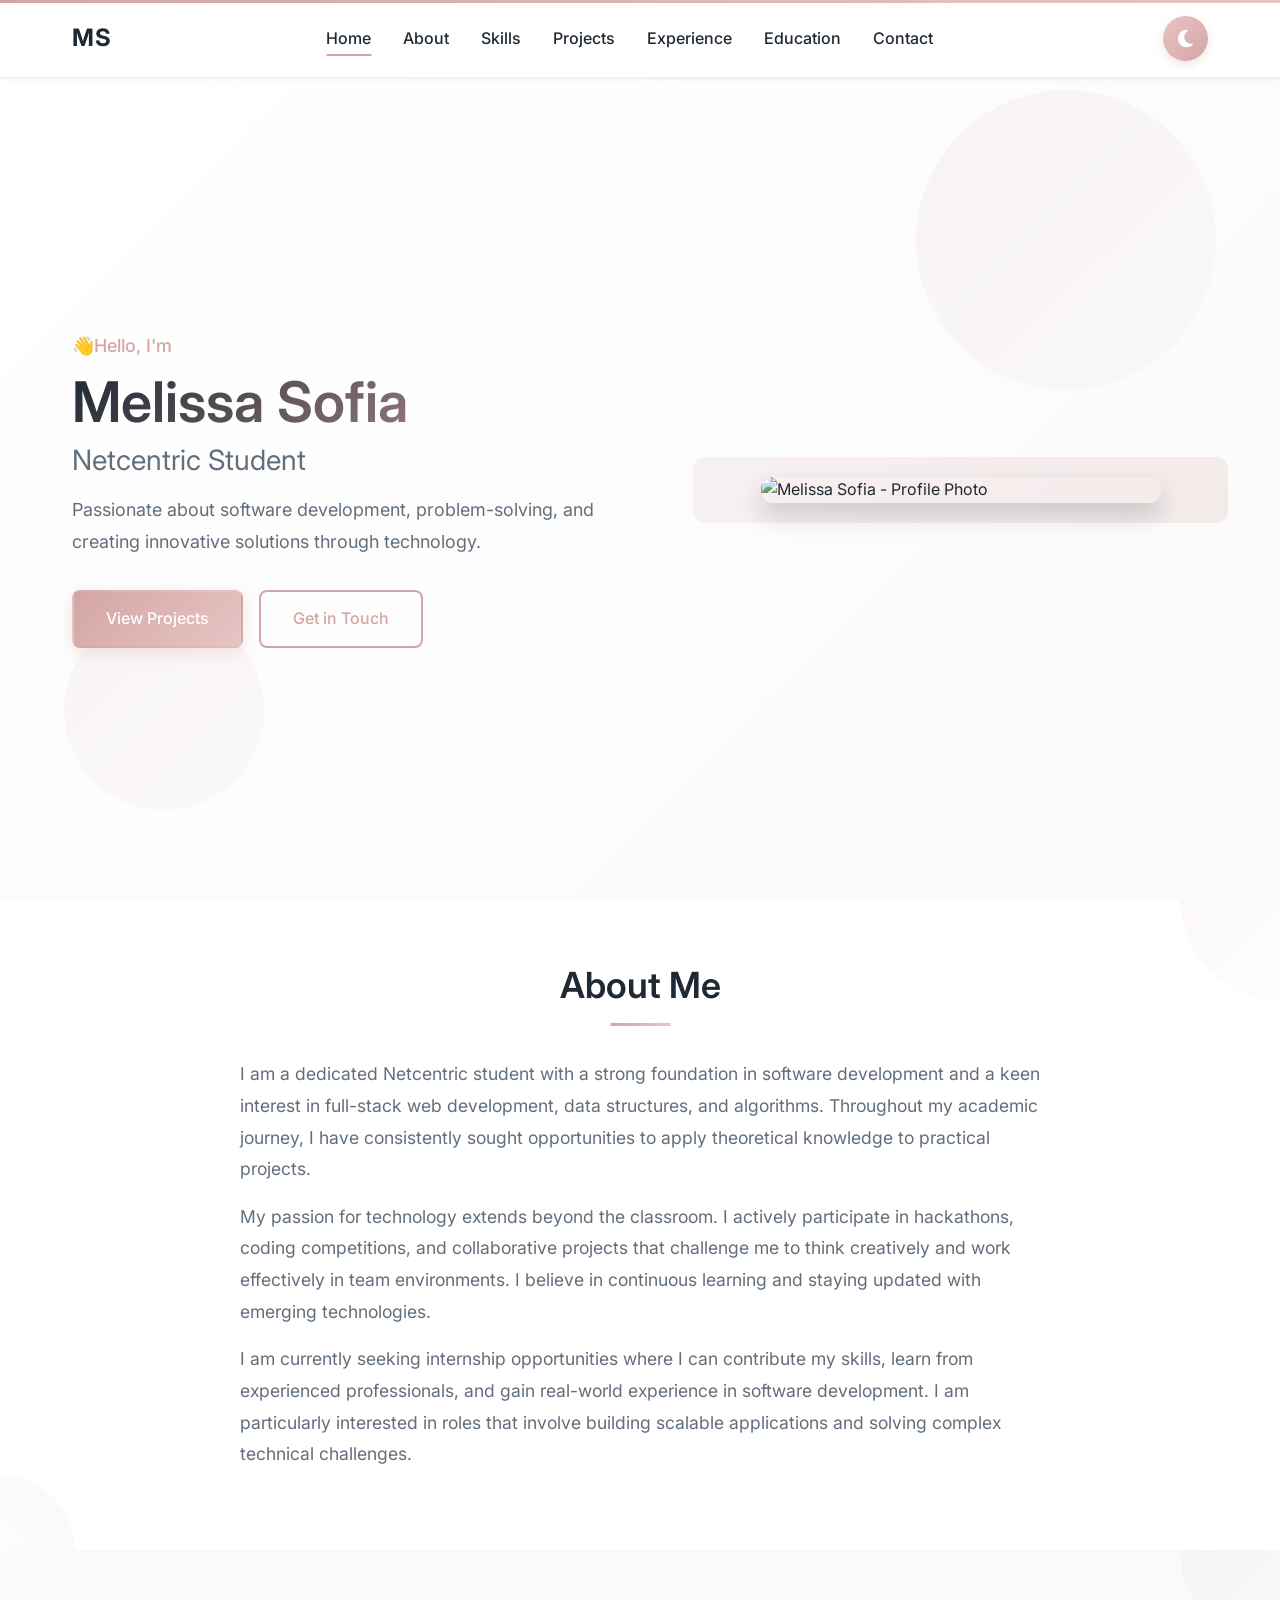
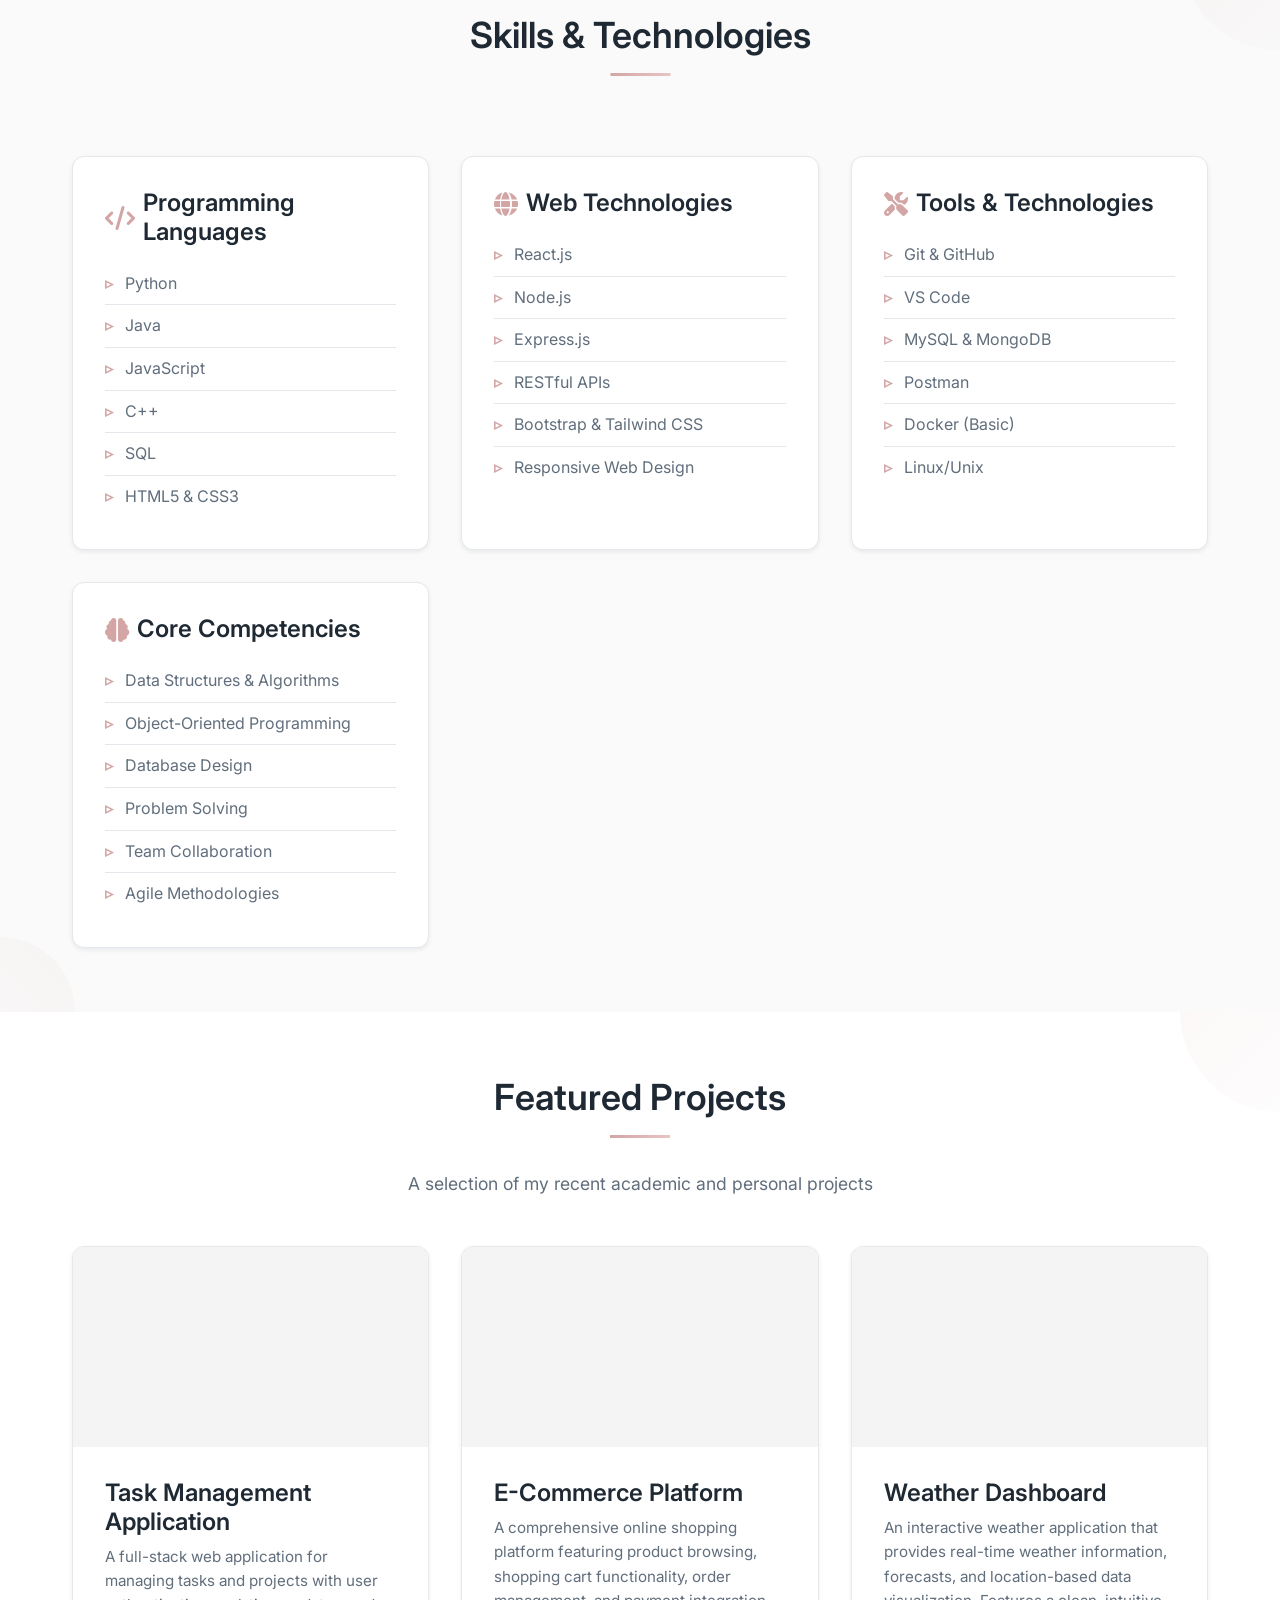
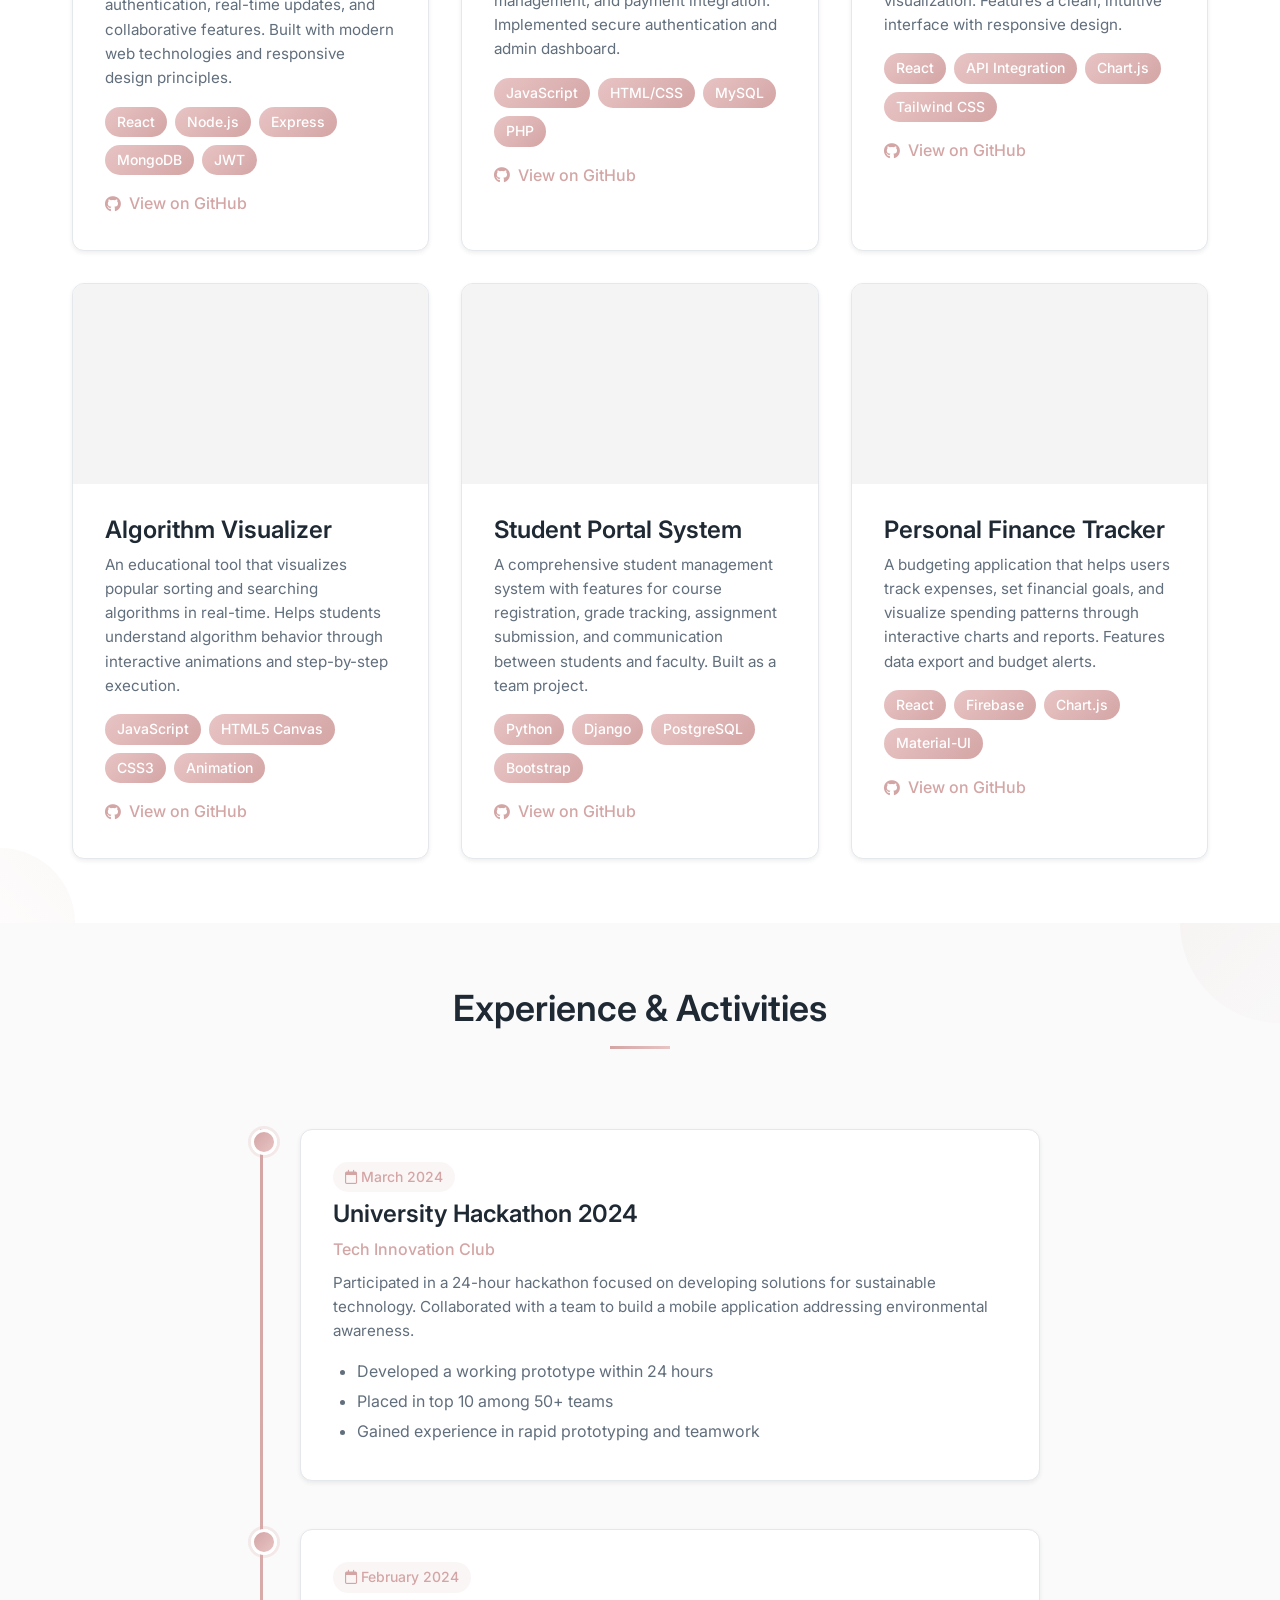
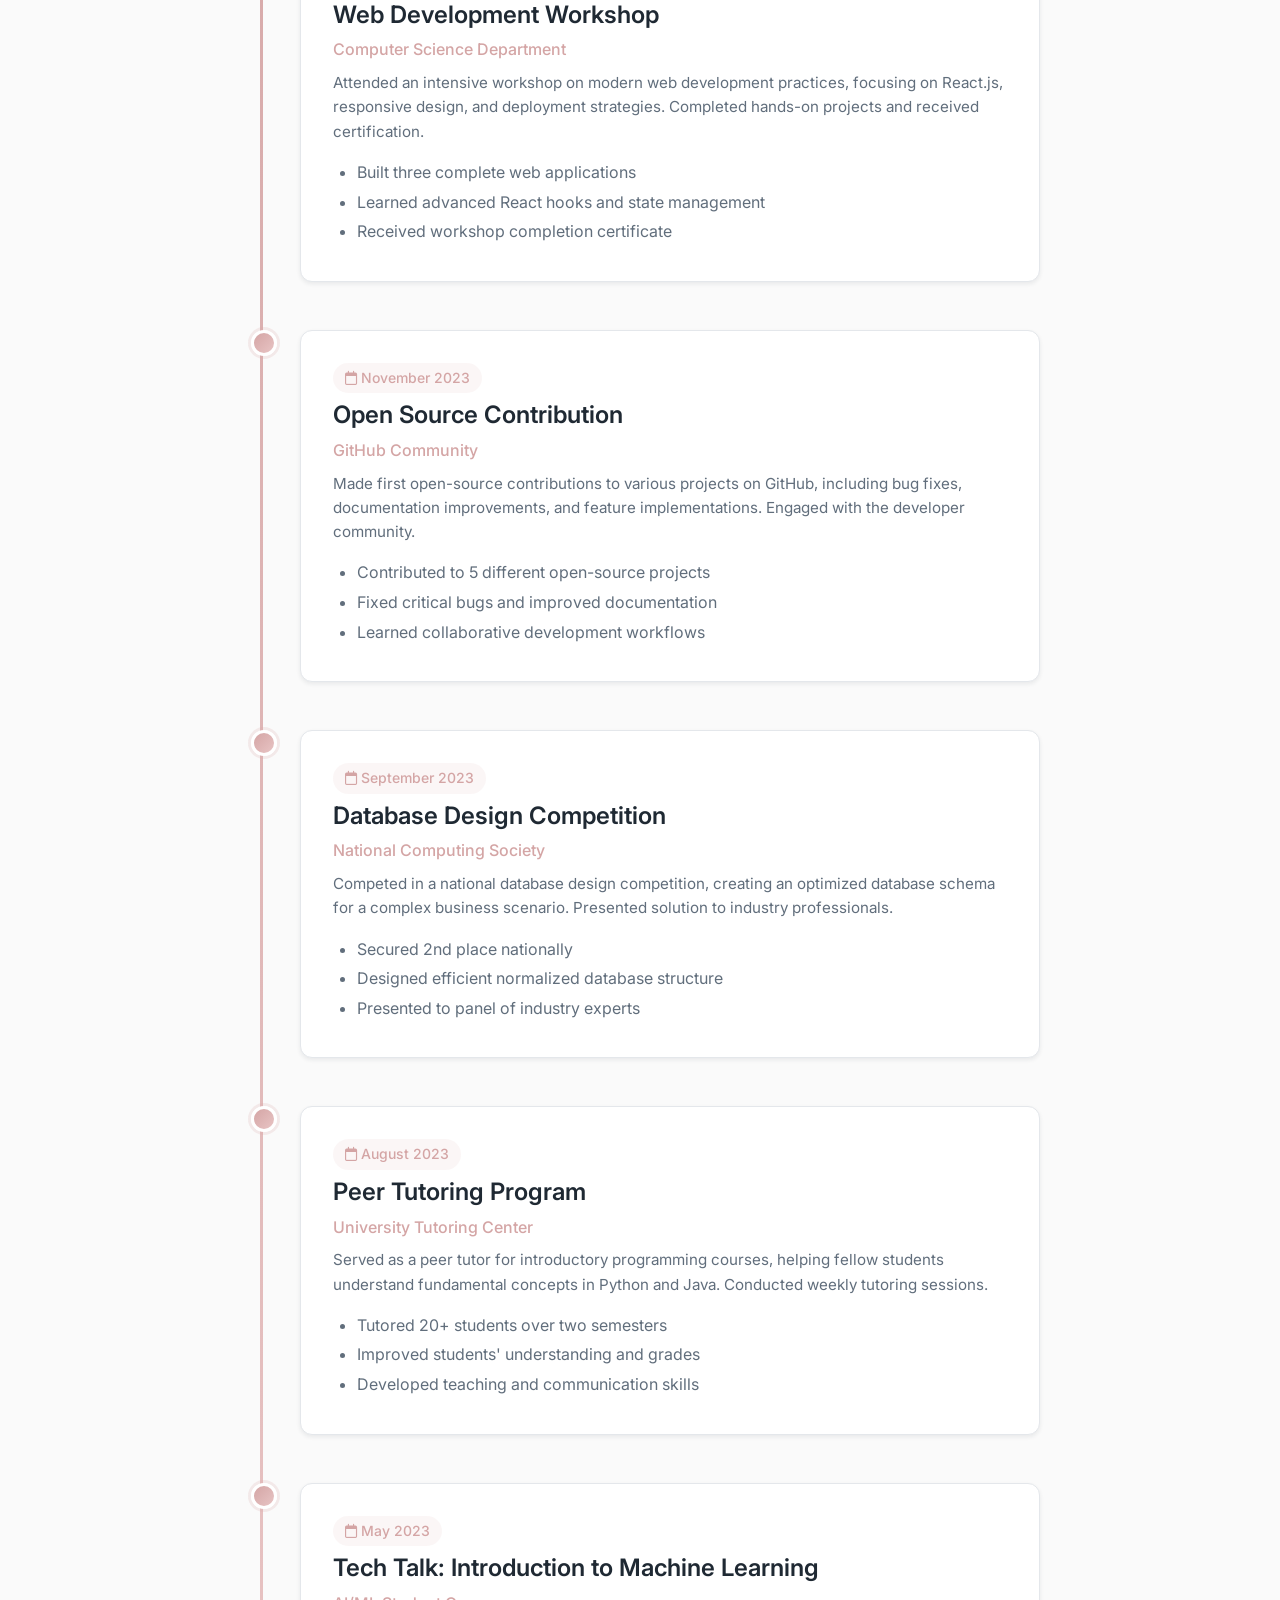
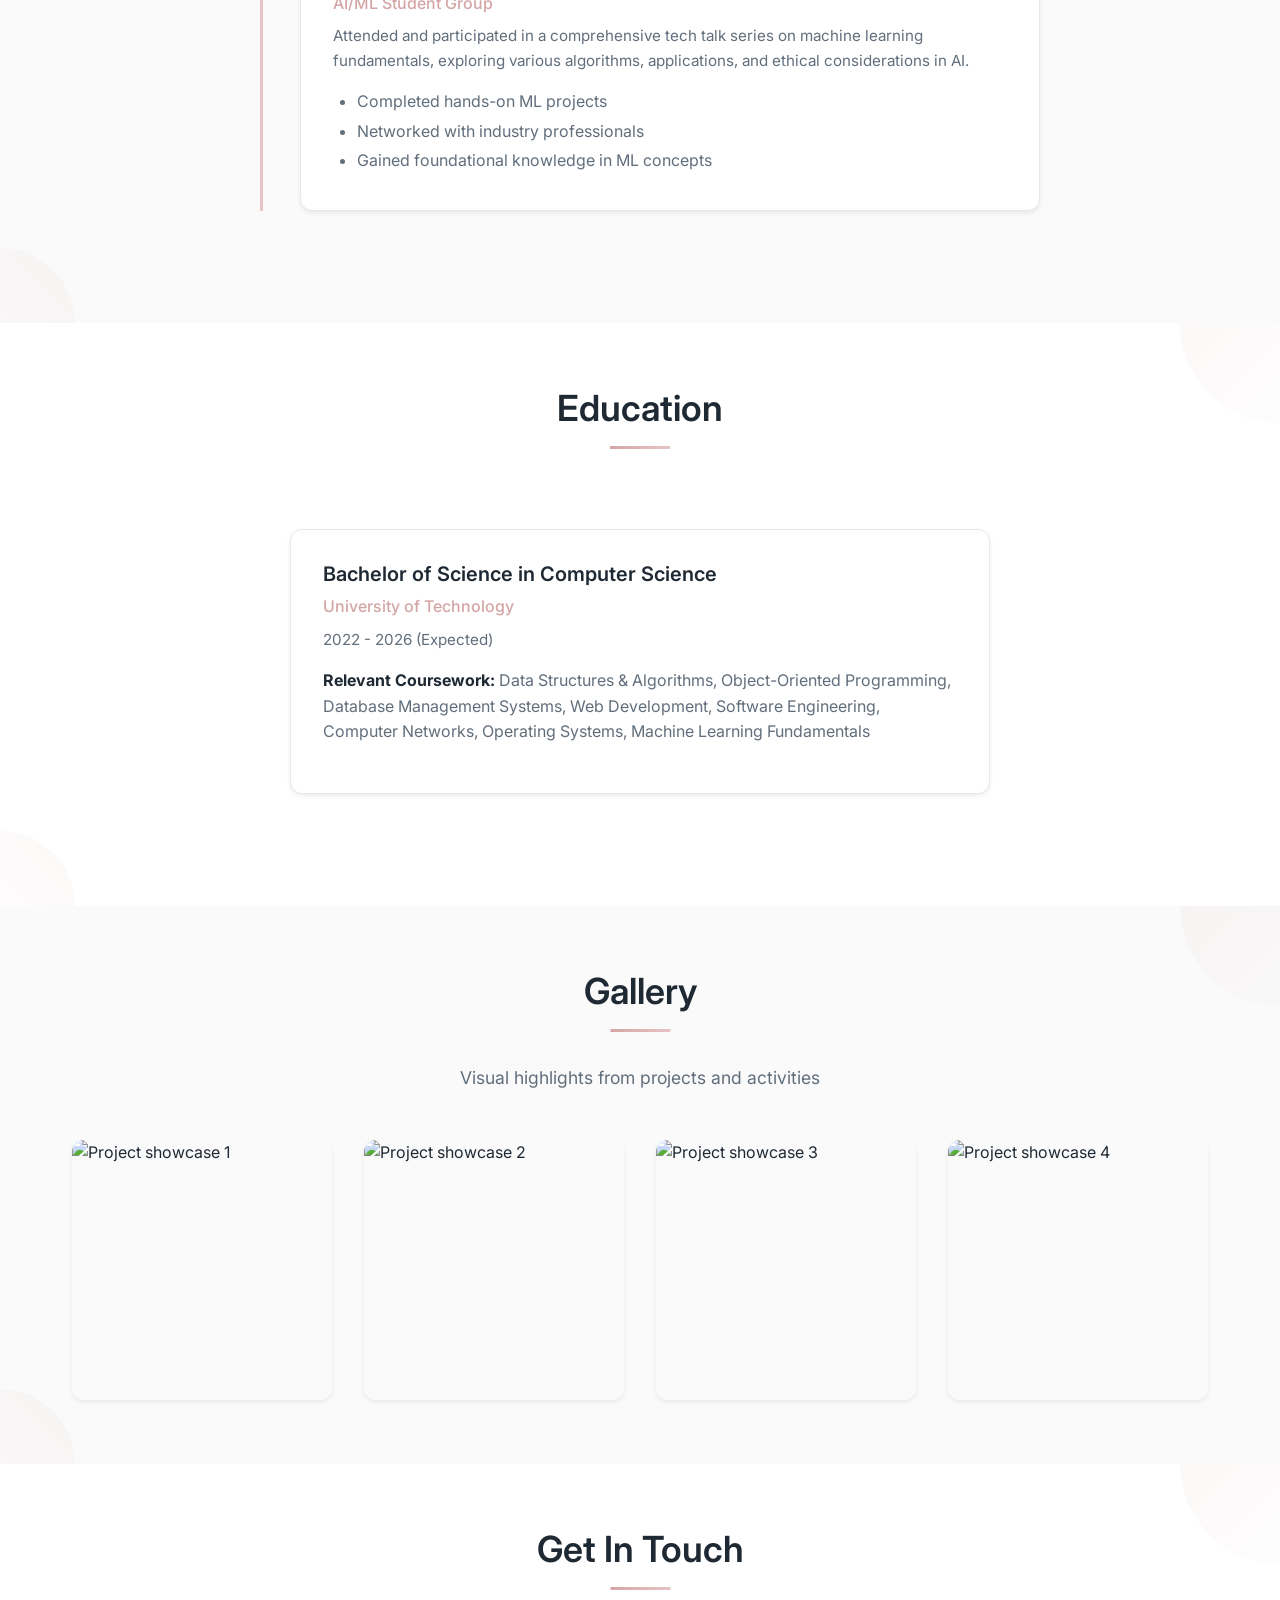
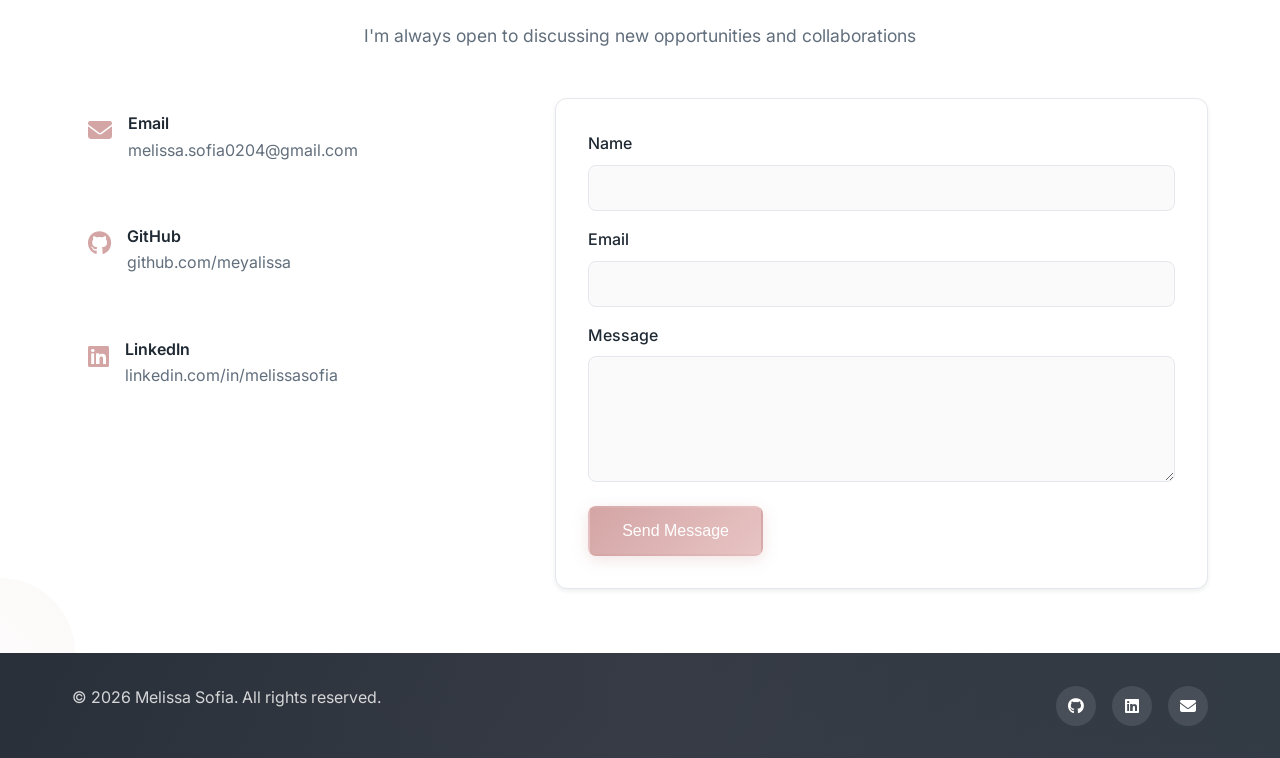
==== index.html @ d0adb2c9 "Initial commit" ====
<!DOCTYPE html>
<html lang="en">
<head>
    <meta charset="UTF-8">
    <meta name="viewport" content="width=device-width, initial-scale=1.0">
    <meta name="description" content="Professional portfolio of a Computer Science student showcasing projects, skills, and experience">
    <title>Melissa Sofia - Portfolio</title>
    
    <!-- Google Fonts -->
    <link rel="preconnect" href="https://fonts.googleapis.com">
    <link rel="preconnect" href="https://fonts.gstatic.com" crossorigin>
    <link href="https://fonts.googleapis.com/css2?family=Inter:wght@300;400;500;600;700&display=swap" rel="stylesheet">
    
    <!-- Font Awesome for icons -->
    <link rel="stylesheet" href="https://cdnjs.cloudflare.com/ajax/libs/font-awesome/6.4.0/css/all.min.css">
    
    <!-- Main Stylesheet -->
    <link rel="stylesheet" href="css/style.css">
</head>
<body>
    <!-- Navigation Bar -->
    <nav class="navbar" id="navbar">
        <div class="container nav-container">
            <a href="#home" class="logo">MS</a>
            
            <!-- Mobile Menu Toggle -->
            <button class="menu-toggle" id="menuToggle" aria-label="Toggle menu">
                <span></span>
                <span></span>
                <span></span>
            </button>
            
            <!-- Navigation Links -->
            <ul class="nav-links" id="navLinks">
                <li><a href="#home" class="nav-link active">Home</a></li>
                <li><a href="#about" class="nav-link">About</a></li>
                <li><a href="#skills" class="nav-link">Skills</a></li>
                <li><a href="#projects" class="nav-link">Projects</a></li>
                <li><a href="#activities" class="nav-link">Experience</a></li>
                <li><a href="#education" class="nav-link">Education</a></li>
                <li><a href="#contact" class="nav-link">Contact</a></li>
            </ul>
            
            <!-- Theme Toggle Button -->
            <button class="theme-toggle" id="themeToggle" aria-label="Toggle theme">
                <i class="fas fa-moon" id="themeIcon"></i>
            </button>
        </div>
    </nav>

    <!-- Landing Section -->
    <section id="home" class="hero-section">
        <div class="container">
            <div class="hero-content">
                <div class="hero-text">
                    <p class="greeting">Hello, I'm</p>
                    <h1 class="hero-name" id="profileName">Loading...</h1>
                    <h2 class="hero-title" id="profileTitle">Computer Science Student</h2>
                    <p class="hero-tagline" id="profileTagline">Loading...</p>
                    
                    <div class="hero-buttons">
                        <a href="#projects" class="btn btn-primary">View Projects</a>
                        <a href="#contact" class="btn btn-secondary">Get in Touch</a>
                    </div>
                </div>
                
                <div class="hero-image">
                    <img src="images/profile.png" alt="Profile Photo" id="profileImage">
                </div>
            </div>
        </div>
    </section>

    <!-- About Section -->
    <section id="about" class="section">
        <div class="container">
            <h2 class="section-title">About Me</h2>
            <div class="about-content">
                <div class="about-text" id="aboutContent">
                    <!-- Content loaded dynamically from profile.json -->
                    <p>Loading...</p>
                </div>
            </div>
        </div>
    </section>

    <!-- Skills Section -->
    <section id="skills" class="section section-alt">
        <div class="container">
            <h2 class="section-title">Skills & Technologies</h2>
            <div class="skills-container" id="skillsContainer">
                <!-- Skills loaded dynamically from skills.json -->
                <div class="loading">Loading skills...</div>
            </div>
        </div>
    </section>

    <!-- Projects Section -->
    <section id="projects" class="section">
        <div class="container">
            <h2 class="section-title">Featured Projects</h2>
            <p class="section-subtitle">A selection of my recent academic and personal projects</p>
            <div class="projects-grid" id="projectsGrid">
                <!-- Projects loaded dynamically from projects.json -->
                <div class="loading">Loading projects...</div>
            </div>
        </div>
    </section>

    <!-- Activities/Experience Section -->
    <section id="activities" class="section section-alt">
        <div class="container">
            <h2 class="section-title">Experience & Activities</h2>
            <div class="timeline" id="activitiesTimeline">
                <!-- Activities loaded dynamically from activities.json -->
                <div class="loading">Loading activities...</div>
            </div>
        </div>
    </section>

    <!-- Education Section -->
    <section id="education" class="section">
        <div class="container">
            <h2 class="section-title">Education</h2>
            <div class="education-content" id="educationContent">
                <!-- Education loaded dynamically from profile.json -->
                <div class="loading">Loading education...</div>
            </div>
        </div>
    </section>

    <!-- Gallery Section -->
    <section id="gallery" class="section section-alt">
        <div class="container">
            <h2 class="section-title">Gallery</h2>
            <p class="section-subtitle">Visual highlights from projects and activities</p>
            <div class="gallery-grid">
                <!-- Replace these with your actual images -->
                <!-- To update: replace images/image.png with your own images -->
                <div class="gallery-item">
                    <img src="images/image.png" alt="Project showcase 1">
                    <div class="gallery-overlay">
                        <p>Project Showcase</p>
                    </div>
                </div>
                <div class="gallery-item">
                    <img src="images/image.png" alt="Project showcase 2">
                    <div class="gallery-overlay">
                        <p>Workshop Presentation</p>
                    </div>
                </div>
                <div class="gallery-item">
                    <img src="images/image.png" alt="Project showcase 3">
                    <div class="gallery-overlay">
                        <p>Team Collaboration</p>
                    </div>
                </div>
                <div class="gallery-item">
                    <img src="images/image.png" alt="Project showcase 4">
                    <div class="gallery-overlay">
                        <p>Hackathon Event</p>
                    </div>
                </div>
            </div>
        </div>
    </section>

    <!-- Contact Section -->
    <section id="contact" class="section">
        <div class="container">
            <h2 class="section-title">Get In Touch</h2>
            <p class="section-subtitle">I'm always open to discussing new opportunities and collaborations</p>
            
            <div class="contact-container">
                <div class="contact-info">
                    <div class="contact-item">
                        <i class="fas fa-envelope"></i>
                        <div>
                            <h3>Email</h3>
                            <a href="mailto:jane.doe@email.com" id="contactEmail">jane.doe@email.com</a>
                        </div>
                    </div>
                    
                    <div class="contact-item">
                        <i class="fab fa-github"></i>
                        <div>
                            <h3>GitHub</h3>
                            <a href="https://github.com/janedoe" target="_blank" id="contactGithub">github.com/janedoe</a>
                        </div>
                    </div>
                    
                    <div class="contact-item">
                        <i class="fab fa-linkedin"></i>
                        <div>
                            <h3>LinkedIn</h3>
                            <a href="https://linkedin.com/in/janedoe" target="_blank" id="contactLinkedin">linkedin.com/in/janedoe</a>
                        </div>
                    </div>
                </div>
                
                <div class="contact-form-container">
                    <form class="contact-form" id="contactForm">
                        <div class="form-group">
                            <label for="name">Name</label>
                            <input type="text" id="name" name="name" required>
                        </div>
                        
                        <div class="form-group">
                            <label for="email">Email</label>
                            <input type="email" id="email" name="email" required>
                        </div>
                        
                        <div class="form-group">
                            <label for="message">Message</label>
                            <textarea id="message" name="message" rows="5" required></textarea>
                        </div>
                        
                        <button type="submit" class="btn btn-primary">Send Message</button>
                    </form>
                    
                    <!-- Form submission message (frontend only) -->
                    <div class="form-message" id="formMessage"></div>
                </div>
            </div>
        </div>
    </section>

    <!-- Footer -->
    <footer class="footer">
        <div class="container">
            <p>&copy; <span id="currentYear"></span> <span id="footerName">Jane Doe</span>. All rights reserved.</p>
            <div class="social-links">
                <a href="https://github.com/janedoe" target="_blank" aria-label="GitHub"><i class="fab fa-github"></i></a>
                <a href="https://linkedin.com/in/janedoe" target="_blank" aria-label="LinkedIn"><i class="fab fa-linkedin"></i></a>
                <a href="mailto:jane.doe@email.com" aria-label="Email"><i class="fas fa-envelope"></i></a>
            </div>
        </div>
    </footer>

    <!-- JavaScript Files -->
    <script src="js/main.js"></script>
    <script src="js/skills.js"></script>
    <script src="js/projects.js"></script>
    <script src="js/activities.js"></script>
</body>
</html>
---- css/style.css ----
/* ===================================
   ENHANCED PORTFOLIO WITH ANIMATIONS
   Creative & Professional Design
   =================================== */

/* === ROOT VARIABLES === */
:root {
    /* Light Mode Color Palette */
    --primary-color: #1F2933;
    --accent-color: #D4A5A5;
    --accent-light: #E8C4C4;
    --accent-dark: #B88888;
    --background-light: #FAFAFA;
    --background-alt: #F4F4F4;
    --text-dark: #1F2933;
    --text-light: #616E7C;
    --white: #FFFFFF;
    --border-color: #E4E7EB;
    --card-bg: #FFFFFF;
    --shadow-color: rgba(31, 41, 51, 0.08);
    
    /* Typography */
    --font-primary: 'Inter', sans-serif;
    --font-weight-light: 300;
    --font-weight-regular: 400;
    --font-weight-medium: 500;
    --font-weight-semibold: 600;
    --font-weight-bold: 700;
    
    /* Spacing */
    --spacing-xs: 0.5rem;
    --spacing-sm: 1rem;
    --spacing-md: 2rem;
    --spacing-lg: 3rem;
    --spacing-xl: 4rem;
    
    /* Transitions */
    --transition-fast: 0.2s ease;
    --transition-normal: 0.3s ease;
    --transition-slow: 0.5s ease;
    
    /* Shadows */
    --shadow-sm: 0 2px 4px rgba(31, 41, 51, 0.08);
    --shadow-md: 0 4px 8px rgba(31, 41, 51, 0.12);
    --shadow-lg: 0 8px 16px rgba(31, 41, 51, 0.16);
    --shadow-xl: 0 12px 24px rgba(31, 41, 51, 0.2);
}

/* Dark Mode Color Palette */
[data-theme="dark"] {
    --primary-color: #F4F4F4;
    --accent-color: #D4A5A5;
    --accent-light: #E8C4C4;
    --accent-dark: #B88888;
    --background-light: #1a1d23;
    --background-alt: #252a33;
    --text-dark: #E4E7EB;
    --text-light: #9AA5B1;
    --white: #1F2933;
    --card-bg: #252a33;
    --border-color: #3E4C59;
    --shadow-color: rgba(0, 0, 0, 0.3);
}

/* === RESET & BASE STYLES === */
* {
    margin: 0;
    padding: 0;
    box-sizing: border-box;
}

html {
    scroll-behavior: smooth;
    font-size: 16px;
}

body {
    font-family: var(--font-primary);
    font-weight: var(--font-weight-regular);
    color: var(--text-dark);
    background-color: var(--background-light);
    line-height: 1.6;
    overflow-x: hidden;
    transition: background-color var(--transition-normal), color var(--transition-normal);
    position: relative;
}

/* Animated Background Particles */
body::before {
    content: '';
    position: fixed;
    top: 0;
    left: 0;
    width: 100%;
    height: 100%;
    background: 
        radial-gradient(circle at 20% 50%, rgba(212, 165, 165, 0.05) 0%, transparent 50%),
        radial-gradient(circle at 80% 80%, rgba(212, 165, 165, 0.05) 0%, transparent 50%),
        radial-gradient(circle at 40% 20%, rgba(212, 165, 165, 0.03) 0%, transparent 50%);
    pointer-events: none;
    z-index: 0;
    animation: floatingBg 20s ease-in-out infinite;
}

@keyframes floatingBg {
    0%, 100% { opacity: 1; transform: scale(1); }
    50% { opacity: 0.8; transform: scale(1.05); }
}

/* === TYPOGRAPHY === */
h1, h2, h3, h4, h5, h6 {
    font-weight: var(--font-weight-semibold);
    line-height: 1.2;
    color: var(--text-dark);
}

h1 { font-size: 2.5rem; }
h2 { font-size: 2rem; }
h3 { font-size: 1.5rem; }
h4 { font-size: 1.25rem; }

p {
    color: var(--text-light);
    margin-bottom: var(--spacing-sm);
}

a {
    text-decoration: none;
    color: inherit;
    transition: var(--transition-fast);
}

/* === LAYOUT UTILITIES === */
.container {
    max-width: 1200px;
    margin: 0 auto;
    padding: 0 var(--spacing-md);
    position: relative;
    z-index: 1;
}

.section {
    padding: var(--spacing-xl) 0;
    background-color: var(--white);
    transition: background-color var(--transition-normal);
    position: relative;
    overflow: hidden;
}

.section-alt {
    background-color: var(--background-light);
}

/* Decorative shapes for sections */
.section::before {
    content: '';
    position: absolute;
    width: 200px;
    height: 200px;
    border-radius: 50%;
    background: linear-gradient(135deg, rgba(212, 165, 165, 0.1), transparent);
    top: -100px;
    right: -100px;
    animation: pulse 8s ease-in-out infinite;
}

.section::after {
    content: '';
    position: absolute;
    width: 150px;
    height: 150px;
    border-radius: 50%;
    background: linear-gradient(225deg, rgba(212, 165, 165, 0.08), transparent);
    bottom: -75px;
    left: -75px;
    animation: pulse 10s ease-in-out infinite;
}

@keyframes pulse {
    0%, 100% { transform: scale(1); opacity: 0.5; }
    50% { transform: scale(1.2); opacity: 0.8; }
}

.section-title {
    text-align: center;
    margin-bottom: var(--spacing-md);
    font-size: 2.25rem;
    position: relative;
    display: inline-block;
    left: 50%;
    transform: translateX(-50%);
    animation: fadeInDown 0.8s ease;
}

.section-title::after {
    content: '';
    display: block;
    width: 60px;
    height: 3px;
    background: linear-gradient(90deg, var(--accent-color), var(--accent-light));
    margin: var(--spacing-sm) auto 0;
    animation: expandWidth 1s ease 0.5s backwards;
}

@keyframes expandWidth {
    from { width: 0; }
    to { width: 60px; }
}

.section-subtitle {
    text-align: center;
    color: var(--text-light);
    margin-bottom: var(--spacing-lg);
    font-size: 1.1rem;
    animation: fadeIn 1s ease 0.3s backwards;
}

/* === BUTTONS === */
.btn {
    display: inline-block;
    padding: 0.875rem 2rem;
    border-radius: 8px;
    font-weight: var(--font-weight-medium);
    font-size: 1rem;
    cursor: pointer;
    border: 2px solid transparent;
    transition: all var(--transition-normal);
    text-align: center;
    position: relative;
    overflow: hidden;
    z-index: 1;
}

.btn::before {
    content: '';
    position: absolute;
    top: 50%;
    left: 50%;
    width: 0;
    height: 0;
    border-radius: 50%;
    background: rgba(255, 255, 255, 0.2);
    transform: translate(-50%, -50%);
    transition: width 0.6s, height 0.6s;
    z-index: -1;
}

.btn:hover::before {
    width: 300px;
    height: 300px;
}

.btn-primary {
    background: linear-gradient(135deg, var(--accent-color), var(--accent-light));
    color: var(--white);
    box-shadow: 0 4px 15px rgba(212, 165, 165, 0.3);
}

.btn-primary:hover {
    transform: translateY(-3px);
    box-shadow: 0 6px 20px rgba(212, 165, 165, 0.4);
}

.btn-secondary {
    background-color: transparent;
    border-color: var(--accent-color);
    color: var(--accent-color);
    position: relative;
}

.btn-secondary::after {
    content: '';
    position: absolute;
    bottom: 0;
    left: 0;
    width: 0;
    height: 100%;
    background: var(--accent-color);
    transition: width 0.4s ease;
    z-index: -1;
    border-radius: 6px;
}

.btn-secondary:hover::after {
    width: 100%;
}

.btn-secondary:hover {
    color: var(--white);
    transform: translateY(-3px);
}

/* === NAVIGATION === */
.navbar {
    position: fixed;
    top: 0;
    left: 0;
    right: 0;
    background-color: rgba(255, 255, 255, 0.95);
    backdrop-filter: blur(10px);
    box-shadow: var(--shadow-sm);
    z-index: 1000;
    transition: all var(--transition-normal);
    animation: slideDown 0.5s ease;
}

[data-theme="dark"] .navbar {
    background-color: rgba(37, 42, 51, 0.95);
}

@keyframes slideDown {
    from {
        transform: translateY(-100%);
        opacity: 0;
    }
    to {
        transform: translateY(0);
        opacity: 1;
    }
}

.navbar:hover {
    box-shadow: var(--shadow-md);
}

.nav-container {
    display: flex;
    justify-content: space-between;
    align-items: center;
    padding: var(--spacing-sm) var(--spacing-md);
}

.logo {
    font-size: 1.5rem;
    font-weight: var(--font-weight-bold);
    color: var(--primary-color);
    letter-spacing: 1px;
    position: relative;
    animation: fadeInLeft 0.6s ease;
}

.logo::after {
    content: '';
    position: absolute;
    bottom: -5px;
    left: 0;
    width: 100%;
    height: 2px;
    background: linear-gradient(90deg, var(--accent-color), transparent);
    transform: scaleX(0);
    transition: transform 0.3s ease;
}

.logo:hover::after {
    transform: scaleX(1);
}

.nav-links {
    display: flex;
    list-style: none;
    gap: var(--spacing-md);
}

.nav-links li {
    animation: fadeInDown 0.6s ease backwards;
}

.nav-links li:nth-child(1) { animation-delay: 0.1s; }
.nav-links li:nth-child(2) { animation-delay: 0.2s; }
.nav-links li:nth-child(3) { animation-delay: 0.3s; }
.nav-links li:nth-child(4) { animation-delay: 0.4s; }
.nav-links li:nth-child(5) { animation-delay: 0.5s; }
.nav-links li:nth-child(6) { animation-delay: 0.6s; }
.nav-links li:nth-child(7) { animation-delay: 0.7s; }

.nav-link {
    color: var(--text-dark);
    font-weight: var(--font-weight-medium);
    padding: 0.5rem 0;
    position: relative;
    transition: color var(--transition-fast);
}

.nav-link::after {
    content: '';
    position: absolute;
    bottom: 0;
    left: 50%;
    width: 0;
    height: 2px;
    background: var(--accent-color);
    transition: all var(--transition-normal);
    transform: translateX(-50%);
}

.nav-link:hover::after,
.nav-link.active::after {
    width: 100%;
}

.nav-link:hover {
    color: var(--accent-color);
}

/* Mobile Menu Toggle */
.menu-toggle {
    display: none;
    flex-direction: column;
    background: none;
    border: none;
    cursor: pointer;
    padding: 0.5rem;
}

.menu-toggle span {
    width: 25px;
    height: 3px;
    background-color: var(--primary-color);
    margin: 3px 0;
    transition: var(--transition-fast);
}

/* Theme Toggle Button */
.theme-toggle {
    background: linear-gradient(135deg, var(--accent-light), var(--accent-color));
    border: none;
    cursor: pointer;
    padding: 0.5rem;
    font-size: 1.25rem;
    color: var(--white);
    transition: all var(--transition-fast);
    margin-left: var(--spacing-sm);
    border-radius: 50%;
    width: 45px;
    height: 45px;
    display: flex;
    align-items: center;
    justify-content: center;
    box-shadow: 0 4px 10px rgba(212, 165, 165, 0.3);
    animation: fadeInRight 0.6s ease;
}

.theme-toggle:hover {
    transform: rotate(180deg) scale(1.1);
    box-shadow: 0 6px 15px rgba(212, 165, 165, 0.5);
}

.theme-toggle i {
    transition: transform var(--transition-normal);
}

/* === HERO SECTION === */
.hero-section {
    min-height: 100vh;
    display: flex;
    align-items: center;
    padding-top: 80px;
    background: linear-gradient(135deg, var(--white) 0%, var(--background-light) 100%);
    transition: background var(--transition-normal);
    position: relative;
    overflow: hidden;
}

/* Floating decoration elements */
.hero-section::before,
.hero-section::after {
    content: '';
    position: absolute;
    border-radius: 50%;
    background: linear-gradient(135deg, rgba(212, 165, 165, 0.1), rgba(212, 165, 165, 0.05));
    animation: float 15s ease-in-out infinite;
}

.hero-section::before {
    width: 300px;
    height: 300px;
    top: 10%;
    right: 5%;
    animation-delay: 0s;
}

.hero-section::after {
    width: 200px;
    height: 200px;
    bottom: 10%;
    left: 5%;
    animation-delay: 5s;
}

@keyframes float {
    0%, 100% { transform: translateY(0) rotate(0deg); }
    33% { transform: translateY(-30px) rotate(120deg); }
    66% { transform: translateY(30px) rotate(240deg); }
}

.hero-content {
    display: grid;
    grid-template-columns: 1.2fr 1fr;
    gap: var(--spacing-lg);
    align-items: center;
}

.hero-text {
    animation: fadeInLeft 1s ease;
}

.greeting {
    font-size: 1.125rem;
    color: var(--accent-color);
    font-weight: var(--font-weight-medium);
    margin-bottom: var(--spacing-xs);
    animation: fadeIn 0.8s ease;
    display: inline-block;
}

.greeting::before {
    content: '👋 ';
    display: inline-block;
    animation: wave 2s ease-in-out infinite;
}

@keyframes wave {
    0%, 100% { transform: rotate(0deg); }
    10%, 30% { transform: rotate(14deg); }
    20% { transform: rotate(-8deg); }
    40%, 100% { transform: rotate(0deg); }
}

.hero-name {
    font-size: 3.5rem;
    margin-bottom: var(--spacing-xs);
    color: var(--primary-color);
    animation: fadeInUp 1s ease 0.2s backwards;
    background: linear-gradient(135deg, var(--primary-color), var(--accent-color));
    -webkit-background-clip: text;
    -webkit-text-fill-color: transparent;
    background-clip: text;
}

.hero-title {
    font-size: 1.75rem;
    color: var(--text-light);
    font-weight: var(--font-weight-regular);
    margin-bottom: var(--spacing-sm);
    animation: fadeInUp 1s ease 0.4s backwards;
}

.hero-tagline {
    font-size: 1.125rem;
    color: var(--text-light);
    margin-bottom: var(--spacing-md);
    line-height: 1.8;
    animation: fadeInUp 1s ease 0.6s backwards;
}

.hero-buttons {
    display: flex;
    gap: var(--spacing-sm);
    flex-wrap: wrap;
    animation: fadeInUp 1s ease 0.8s backwards;
}

.hero-image {
    display: flex;
    justify-content: center;
    animation: fadeInRight 1s ease 0.5s backwards;
    position: relative;
}

.hero-image::before {
    content: '';
    position: absolute;
    top: -20px;
    left: -20px;
    right: -20px;
    bottom: -20px;
    border-radius: 12px;
    background: linear-gradient(135deg, var(--accent-light), var(--accent-color));
    opacity: 0.2;
    z-index: -1;
    animation: rotate 20s linear infinite;
}

@keyframes rotate {
    from { transform: rotate(0deg); }
    to { transform: rotate(360deg); }
}

.hero-image img {
    width: 100%;
    max-width: 400px;
    height: auto;
    border-radius: 12px;
    box-shadow: var(--shadow-xl);
    object-fit: cover;
    transition: transform 0.5s ease;
    animation: popIn 0.8s cubic-bezier(0.68, -0.55, 0.265, 1.55) 1s backwards;
}

.hero-image img:hover {
    transform: scale(1.05) rotate(2deg);
}

@keyframes popIn {
    0% {
        transform: scale(0);
        opacity: 0;
    }
    50% {
        transform: scale(1.1);
    }
    100% {
        transform: scale(1);
        opacity: 1;
    }
}

/* === ABOUT SECTION === */
.about-content {
    max-width: 800px;
    margin: 0 auto;
}

.about-text p {
    font-size: 1.1rem;
    line-height: 1.8;
    margin-bottom: var(--spacing-sm);
    animation: fadeInUp 0.8s ease backwards;
}

.about-text p:nth-child(1) { animation-delay: 0.1s; }
.about-text p:nth-child(2) { animation-delay: 0.2s; }
.about-text p:nth-child(3) { animation-delay: 0.3s; }

/* === SKILLS SECTION === */
.skills-container {
    display: grid;
    grid-template-columns: repeat(auto-fit, minmax(300px, 1fr));
    gap: var(--spacing-md);
    margin-top: var(--spacing-lg);
}

.skill-category {
    background-color: var(--card-bg);
    padding: var(--spacing-md);
    border-radius: 12px;
    box-shadow: var(--shadow-sm);
    transition: all var(--transition-normal);
    border: 1px solid var(--border-color);
    position: relative;
    overflow: hidden;
    animation: fadeInUp 0.8s ease backwards;
}

.skill-category:nth-child(1) { animation-delay: 0.1s; }
.skill-category:nth-child(2) { animation-delay: 0.2s; }
.skill-category:nth-child(3) { animation-delay: 0.3s; }
.skill-category:nth-child(4) { animation-delay: 0.4s; }

.skill-category::before {
    content: '';
    position: absolute;
    top: 0;
    left: 0;
    width: 100%;
    height: 4px;
    background: linear-gradient(90deg, var(--accent-color), var(--accent-light));
    transform: scaleX(0);
    transition: transform 0.5s ease;
}

.skill-category:hover::before {
    transform: scaleX(1);
}

.skill-category:hover {
    transform: translateY(-10px) scale(1.02);
    box-shadow: var(--shadow-lg);
    border-color: var(--accent-color);
}

.skill-category h3 {
    color: var(--primary-color);
    margin-bottom: var(--spacing-sm);
    display: flex;
    align-items: center;
    gap: var(--spacing-xs);
}

.skill-category h3 i {
    color: var(--accent-color);
    font-size: 1.5rem;
    animation: bounce 2s ease-in-out infinite;
}

@keyframes bounce {
    0%, 100% { transform: translateY(0); }
    50% { transform: translateY(-5px); }
}

.skill-list {
    list-style: none;
}

.skill-item {
    padding: 0.5rem 0;
    color: var(--text-light);
    border-bottom: 1px solid var(--border-color);
    transition: all var(--transition-fast);
    position: relative;
    padding-left: 20px;
}

.skill-item::before {
    content: '▹';
    position: absolute;
    left: 0;
    color: var(--accent-color);
    font-weight: bold;
    transition: transform 0.3s ease;
}

.skill-item:hover::before {
    transform: translateX(5px);
}

.skill-item:hover {
    color: var(--accent-color);
    padding-left: 25px;
}

.skill-item:last-child {
    border-bottom: none;
}

/* === PROJECTS SECTION === */
.projects-grid {
    display: grid;
    grid-template-columns: repeat(auto-fit, minmax(320px, 1fr));
    gap: var(--spacing-md);
    margin-top: var(--spacing-lg);
}

.project-card {
    background-color: var(--card-bg);
    border-radius: 12px;
    overflow: hidden;
    box-shadow: var(--shadow-sm);
    transition: all var(--transition-normal);
    cursor: pointer;
    border: 1px solid var(--border-color);
    position: relative;
    animation: fadeInUp 0.8s ease backwards;
}

.project-card:nth-child(1) { animation-delay: 0.1s; }
.project-card:nth-child(2) { animation-delay: 0.2s; }
.project-card:nth-child(3) { animation-delay: 0.3s; }
.project-card:nth-child(4) { animation-delay: 0.4s; }
.project-card:nth-child(5) { animation-delay: 0.5s; }
.project-card:nth-child(6) { animation-delay: 0.6s; }

.project-card::after {
    content: '';
    position: absolute;
    top: 0;
    left: 0;
    right: 0;
    bottom: 0;
    background: linear-gradient(135deg, rgba(212, 165, 165, 0.1), transparent);
    opacity: 0;
    transition: opacity 0.3s ease;
    pointer-events: none;
}

.project-card:hover::after {
    opacity: 1;
}

.project-card:hover {
    transform: translateY(-15px) scale(1.02);
    box-shadow: var(--shadow-xl);
    border-color: var(--accent-color);
}

.project-image {
    width: 100%;
    height: 200px;
    overflow: hidden;
    background-color: var(--background-alt);
    position: relative;
}

.project-image::before {
    content: '';
    position: absolute;
    top: 0;
    left: -100%;
    width: 100%;
    height: 100%;
    background: linear-gradient(90deg, transparent, rgba(255, 255, 255, 0.3), transparent);
    transition: left 0.5s;
}

.project-card:hover .project-image::before {
    left: 100%;
}

.project-image img {
    width: 100%;
    height: 100%;
    object-fit: cover;
    transition: var(--transition-slow);
}

.project-card:hover .project-image img {
    transform: scale(1.1) rotate(2deg);
}

.project-content {
    padding: var(--spacing-md);
}

.project-title {
    color: var(--primary-color);
    margin-bottom: var(--spacing-xs);
    transition: color 0.3s ease;
}

.project-card:hover .project-title {
    color: var(--accent-color);
}

.project-description {
    color: var(--text-light);
    margin-bottom: var(--spacing-sm);
    font-size: 0.95rem;
}

.project-tech {
    display: flex;
    flex-wrap: wrap;
    gap: 0.5rem;
    margin-bottom: var(--spacing-sm);
}

.tech-tag {
    background: linear-gradient(135deg, var(--accent-light), var(--accent-color));
    color: var(--white);
    padding: 0.25rem 0.75rem;
    border-radius: 20px;
    font-size: 0.875rem;
    font-weight: var(--font-weight-medium);
    transition: all 0.3s ease;
    animation: fadeIn 0.5s ease backwards;
}

.tech-tag:hover {
    transform: translateY(-3px) scale(1.05);
    box-shadow: 0 4px 8px rgba(212, 165, 165, 0.3);
}

.project-link {
    display: inline-flex;
    align-items: center;
    gap: 0.5rem;
    color: var(--accent-color);
    font-weight: var(--font-weight-medium);
    transition: all 0.3s ease;
}

.project-link:hover {
    gap: 0.75rem;
}

.project-link i {
    transition: transform 0.3s ease;
}

.project-link:hover i {
    transform: translateX(5px);
}

/* === TIMELINE (Activities) === */
.timeline {
    max-width: 800px;
    margin: var(--spacing-lg) auto;
    position: relative;
}

.timeline::before {
    content: '';
    position: absolute;
    left: 20px;
    top: 0;
    bottom: 0;
    width: 3px;
    background: linear-gradient(180deg, var(--accent-color), var(--accent-light));
}

.timeline-item {
    position: relative;
    padding-left: 60px;
    margin-bottom: var(--spacing-lg);
    animation: fadeInLeft 0.8s ease backwards;
}

.timeline-item:nth-child(1) { animation-delay: 0.1s; }
.timeline-item:nth-child(2) { animation-delay: 0.2s; }
.timeline-item:nth-child(3) { animation-delay: 0.3s; }
.timeline-item:nth-child(4) { animation-delay: 0.4s; }
.timeline-item:nth-child(5) { animation-delay: 0.5s; }
.timeline-item:nth-child(6) { animation-delay: 0.6s; }

.timeline-item::before {
    content: '';
    position: absolute;
    left: 11px;
    top: 0;
    width: 20px;
    height: 20px;
    border-radius: 50%;
    background: linear-gradient(135deg, var(--accent-color), var(--accent-light));
    border: 3px solid var(--white);
    box-shadow: 0 0 0 3px rgba(212, 165, 165, 0.2);
    animation: pulse-ring 2s ease-in-out infinite;
}

@keyframes pulse-ring {
    0%, 100% {
        box-shadow: 0 0 0 3px rgba(212, 165, 165, 0.2);
        transform: scale(1);
    }
    50% {
        box-shadow: 0 0 0 6px rgba(212, 165, 165, 0.1);
        transform: scale(1.1);
    }
}

.timeline-content {
    background-color: var(--card-bg);
    padding: var(--spacing-md);
    border-radius: 12px;
    box-shadow: var(--shadow-sm);
    border: 1px solid var(--border-color);
    transition: all var(--transition-normal);
    position: relative;
}

.timeline-content:hover {
    transform: translateX(10px);
    box-shadow: var(--shadow-md);
    border-color: var(--accent-color);
}

.timeline-date {
    color: var(--accent-color);
    font-weight: var(--font-weight-medium);
    font-size: 0.875rem;
    margin-bottom: var(--spacing-xs);
    display: inline-block;
    padding: 0.25rem 0.75rem;
    background: rgba(212, 165, 165, 0.1);
    border-radius: 20px;
}

.timeline-title {
    color: var(--primary-color);
    margin-bottom: var(--spacing-xs);
}

.timeline-description {
    color: var(--text-light);
    font-size: 0.95rem;
}

/* === EDUCATION SECTION === */
.education-content {
    max-width: 700px;
    margin: var(--spacing-lg) auto;
}

.education-item {
    background-color: var(--card-bg);
    padding: var(--spacing-md);
    border-radius: 12px;
    box-shadow: var(--shadow-sm);
    margin-bottom: var(--spacing-md);
    border: 1px solid var(--border-color);
    transition: all var(--transition-normal);
    animation: fadeInUp 0.8s ease backwards;
    position: relative;
    overflow: hidden;
}

.education-item::before {
    content: '';
    position: absolute;
    top: 0;
    left: -100%;
    width: 100%;
    height: 100%;
    background: linear-gradient(90deg, transparent, rgba(212, 165, 165, 0.1), transparent);
    transition: left 0.5s;
}

.education-item:hover::before {
    left: 100%;
}

.education-item:hover {
    transform: translateY(-5px);
    box-shadow: var(--shadow-md);
    border-color: var(--accent-color);
}

.education-degree {
    color: var(--primary-color);
    font-size: 1.25rem;
    margin-bottom: var(--spacing-xs);
}

.education-institution {
    color: var(--accent-color);
    font-weight: var(--font-weight-medium);
    margin-bottom: var(--spacing-xs);
}

.education-year {
    color: var(--text-light);
    font-size: 0.95rem;
    margin-bottom: var(--spacing-sm);
}

.education-coursework {
    color: var(--text-light);
}

.education-coursework strong {
    color: var(--text-dark);
}

/* === GALLERY SECTION === */
.gallery-grid {
    display: grid;
    grid-template-columns: repeat(auto-fit, minmax(250px, 1fr));
    gap: var(--spacing-md);
    margin-top: var(--spacing-lg);
}

.gallery-item {
    position: relative;
    overflow: hidden;
    border-radius: 12px;
    aspect-ratio: 1;
    cursor: pointer;
    box-shadow: var(--shadow-sm);
    transition: all 0.3s ease;
    animation: zoomIn 0.6s ease backwards;
}

.gallery-item:nth-child(1) { animation-delay: 0.1s; }
.gallery-item:nth-child(2) { animation-delay: 0.2s; }
.gallery-item:nth-child(3) { animation-delay: 0.3s; }
.gallery-item:nth-child(4) { animation-delay: 0.4s; }

@keyframes zoomIn {
    from {
        transform: scale(0);
        opacity: 0;
    }
    to {
        transform: scale(1);
        opacity: 1;
    }
}

.gallery-item:hover {
    transform: scale(1.05);
    box-shadow: var(--shadow-lg);
    z-index: 2;
}

.gallery-item img {
    width: 100%;
    height: 100%;
    object-fit: cover;
    transition: var(--transition-slow);
}

.gallery-overlay {
    position: absolute;
    inset: 0;
    background: linear-gradient(135deg, rgba(212, 165, 165, 0.95), rgba(232, 196, 196, 0.9));
    display: flex;
    align-items: center;
    justify-content: center;
    opacity: 0;
    transition: var(--transition-normal);
}

.gallery-overlay p {
    color: var(--white);
    font-weight: var(--font-weight-semibold);
    font-size: 1.1rem;
    transform: translateY(20px);
    transition: transform 0.3s ease;
}

.gallery-item:hover .gallery-overlay {
    opacity: 1;
}

.gallery-item:hover .gallery-overlay p {
    transform: translateY(0);
}

.gallery-item:hover img {
    transform: scale(1.2) rotate(5deg);
}

/* === CONTACT SECTION === */
.contact-container {
    display: grid;
    grid-template-columns: 1fr 1.5fr;
    gap: var(--spacing-lg);
    margin-top: var(--spacing-lg);
}

.contact-info {
    display: flex;
    flex-direction: column;
    gap: var(--spacing-md);
}

.contact-item {
    display: flex;
    gap: var(--spacing-sm);
    align-items: flex-start;
    padding: var(--spacing-sm);
    border-radius: 8px;
    transition: all 0.3s ease;
    animation: fadeInLeft 0.6s ease backwards;
}

.contact-item:nth-child(1) { animation-delay: 0.1s; }
.contact-item:nth-child(2) { animation-delay: 0.2s; }
.contact-item:nth-child(3) { animation-delay: 0.3s; }

.contact-item:hover {
    background: rgba(212, 165, 165, 0.05);
    transform: translateX(10px);
}

.contact-item i {
    font-size: 1.5rem;
    color: var(--accent-color);
    margin-top: 0.25rem;
    transition: all 0.3s ease;
}

.contact-item:hover i {
    transform: scale(1.2) rotate(10deg);
}

.contact-item h3 {
    font-size: 1rem;
    margin-bottom: 0.25rem;
}

.contact-item a {
    color: var(--text-light);
}

.contact-item a:hover {
    color: var(--accent-color);
}

/* Contact Form */
.contact-form-container {
    background-color: var(--card-bg);
    padding: var(--spacing-md);
    border-radius: 12px;
    box-shadow: var(--shadow-sm);
    border: 1px solid var(--border-color);
    transition: all var(--transition-normal);
    animation: fadeInRight 0.8s ease backwards;
}

.contact-form-container:hover {
    box-shadow: var(--shadow-md);
}

.form-group {
    margin-bottom: var(--spacing-sm);
    animation: fadeInUp 0.6s ease backwards;
}

.form-group:nth-child(1) { animation-delay: 0.1s; }
.form-group:nth-child(2) { animation-delay: 0.2s; }
.form-group:nth-child(3) { animation-delay: 0.3s; }

.form-group label {
    display: block;
    margin-bottom: 0.5rem;
    color: var(--text-dark);
    font-weight: var(--font-weight-medium);
}

.form-group input,
.form-group textarea {
    width: 100%;
    padding: 0.75rem;
    border: 1px solid var(--border-color);
    border-radius: 8px;
    font-family: var(--font-primary);
    font-size: 1rem;
    transition: all var(--transition-fast);
    background-color: var(--background-light);
    color: var(--text-dark);
}

.form-group input:focus,
.form-group textarea:focus {
    outline: none;
    border-color: var(--accent-color);
    box-shadow: 0 0 0 3px rgba(212, 165, 165, 0.1);
    transform: translateY(-2px);
}

.form-message {
    margin-top: var(--spacing-sm);
    padding: var(--spacing-sm);
    border-radius: 8px;
    display: none;
    animation: slideInDown 0.5s ease;
}

.form-message.success {
    background-color: #d4edda;
    color: #155724;
    display: block;
}

.form-message.error {
    background-color: #f8d7da;
    color: #721c24;
    display: block;
}

/* === FOOTER === */
.footer {
    background: linear-gradient(135deg, var(--primary-color), #2a3540);
    color: var(--white);
    padding: var(--spacing-md) 0;
    text-align: center;
    position: relative;
    overflow: hidden;
}

.footer::before {
    content: '';
    position: absolute;
    top: 0;
    left: -50%;
    width: 200%;
    height: 100%;
    background: linear-gradient(90deg, transparent, rgba(212, 165, 165, 0.1), transparent);
    animation: shimmer 3s infinite;
}

@keyframes shimmer {
    0% { transform: translateX(-100%); }
    100% { transform: translateX(100%); }
}

.footer .container {
    display: flex;
    justify-content: space-between;
    align-items: center;
    flex-wrap: wrap;
    gap: var(--spacing-sm);
    position: relative;
    z-index: 1;
}

.footer p {
    color: rgba(255, 255, 255, 0.8);
}

.social-links {
    display: flex;
    gap: var(--spacing-sm);
}

.social-links a {
    width: 40px;
    height: 40px;
    border-radius: 50%;
    background-color: rgba(255, 255, 255, 0.1);
    display: flex;
    align-items: center;
    justify-content: center;
    color: var(--white);
    transition: all var(--transition-fast);
    position: relative;
    overflow: hidden;
}

.social-links a::before {
    content: '';
    position: absolute;
    inset: 0;
    background: linear-gradient(135deg, var(--accent-color), var(--accent-light));
    opacity: 0;
    transition: opacity 0.3s ease;
}

.social-links a:hover::before {
    opacity: 1;
}

.social-links a i {
    position: relative;
    z-index: 1;
}

.social-links a:hover {
    transform: translateY(-5px) scale(1.1);
    box-shadow: 0 5px 15px rgba(212, 165, 165, 0.4);
}

/* === LOADING STATE === */
.loading {
    text-align: center;
    padding: var(--spacing-lg);
    color: var(--text-light);
    font-style: italic;
    animation: pulse 1.5s ease-in-out infinite;
}

/* === CORE ANIMATIONS === */
@keyframes fadeIn {
    from {
        opacity: 0;
    }
    to {
        opacity: 1;
    }
}

@keyframes fadeInUp {
    from {
        opacity: 0;
        transform: translateY(30px);
    }
    to {
        opacity: 1;
        transform: translateY(0);
    }
}

@keyframes fadeInDown {
    from {
        opacity: 0;
        transform: translateY(-30px);
    }
    to {
        opacity: 1;
        transform: translateY(0);
    }
}

@keyframes fadeInLeft {
    from {
        opacity: 0;
        transform: translateX(-30px);
    }
    to {
        opacity: 1;
        transform: translateX(0);
    }
}

@keyframes fadeInRight {
    from {
        opacity: 0;
        transform: translateX(30px);
    }
    to {
        opacity: 1;
        transform: translateX(0);
    }
}

@keyframes slideInDown {
    from {
        transform: translateY(-100%);
        opacity: 0;
    }
    to {
        transform: translateY(0);
        opacity: 1;
    }
}

/* Scroll Progress Indicator */
body::after {
    content: '';
    position: fixed;
    top: 0;
    left: 0;
    height: 3px;
    background: linear-gradient(90deg, var(--accent-color), var(--accent-light));
    z-index: 9999;
    animation: progressBar 1s linear;
    animation-play-state: paused;
    animation-delay: calc(var(--scroll) * -1s);
    animation-iteration-count: 1;
    animation-fill-mode: both;
}

@keyframes progressBar {
    to {
        width: 100%;
    }
}

/* === RESPONSIVE DESIGN === */

/* Tablet (768px and below) */
@media (max-width: 768px) {
    html {
        font-size: 14px;
    }
    
    .nav-links {
        position: fixed;
        top: 70px;
        right: -100%;
        width: 70%;
        height: calc(100vh - 70px);
        background-color: var(--white);
        flex-direction: column;
        padding: var(--spacing-md);
        box-shadow: var(--shadow-lg);
        transition: var(--transition-normal);
        gap: var(--spacing-sm);
    }
    
    .nav-links.active {
        right: 0;
    }
    
    .menu-toggle {
        display: flex;
    }
    
    .theme-toggle {
        margin-left: auto;
        margin-right: var(--spacing-sm);
    }
    
    .hero-content {
        grid-template-columns: 1fr;
        text-align: center;
    }
    
    .hero-image {
        order: -1;
    }
    
    .hero-buttons {
        justify-content: center;
    }
    
    .contact-container {
        grid-template-columns: 1fr;
    }
    
    .footer .container {
        justify-content: center;
    }
}

/* Mobile (480px and below) */
@media (max-width: 480px) {
    .hero-name {
        font-size: 2.5rem;
    }
    
    .section-title {
        font-size: 1.75rem;
    }
    
    .projects-grid,
    .skills-container,
    .gallery-grid {
        grid-template-columns: 1fr;
    }
    
    .hero-buttons {
        flex-direction: column;
        width: 100%;
    }
    
    .btn {
        width: 100%;
    }
    
    .timeline-item {
        padding-left: 40px;
    }
    
    .timeline::before {
        left: 10px;
    }
    
    .timeline-item::before {
        left: 2px;
    }
}

/* Reduced motion for accessibility */
@media (prefers-reduced-motion: reduce) {
    *,
    *::before,
    *::after {
        animation-duration: 0.01ms !important;
        animation-iteration-count: 1 !important;
        transition-duration: 0.01ms !important;
    }
}
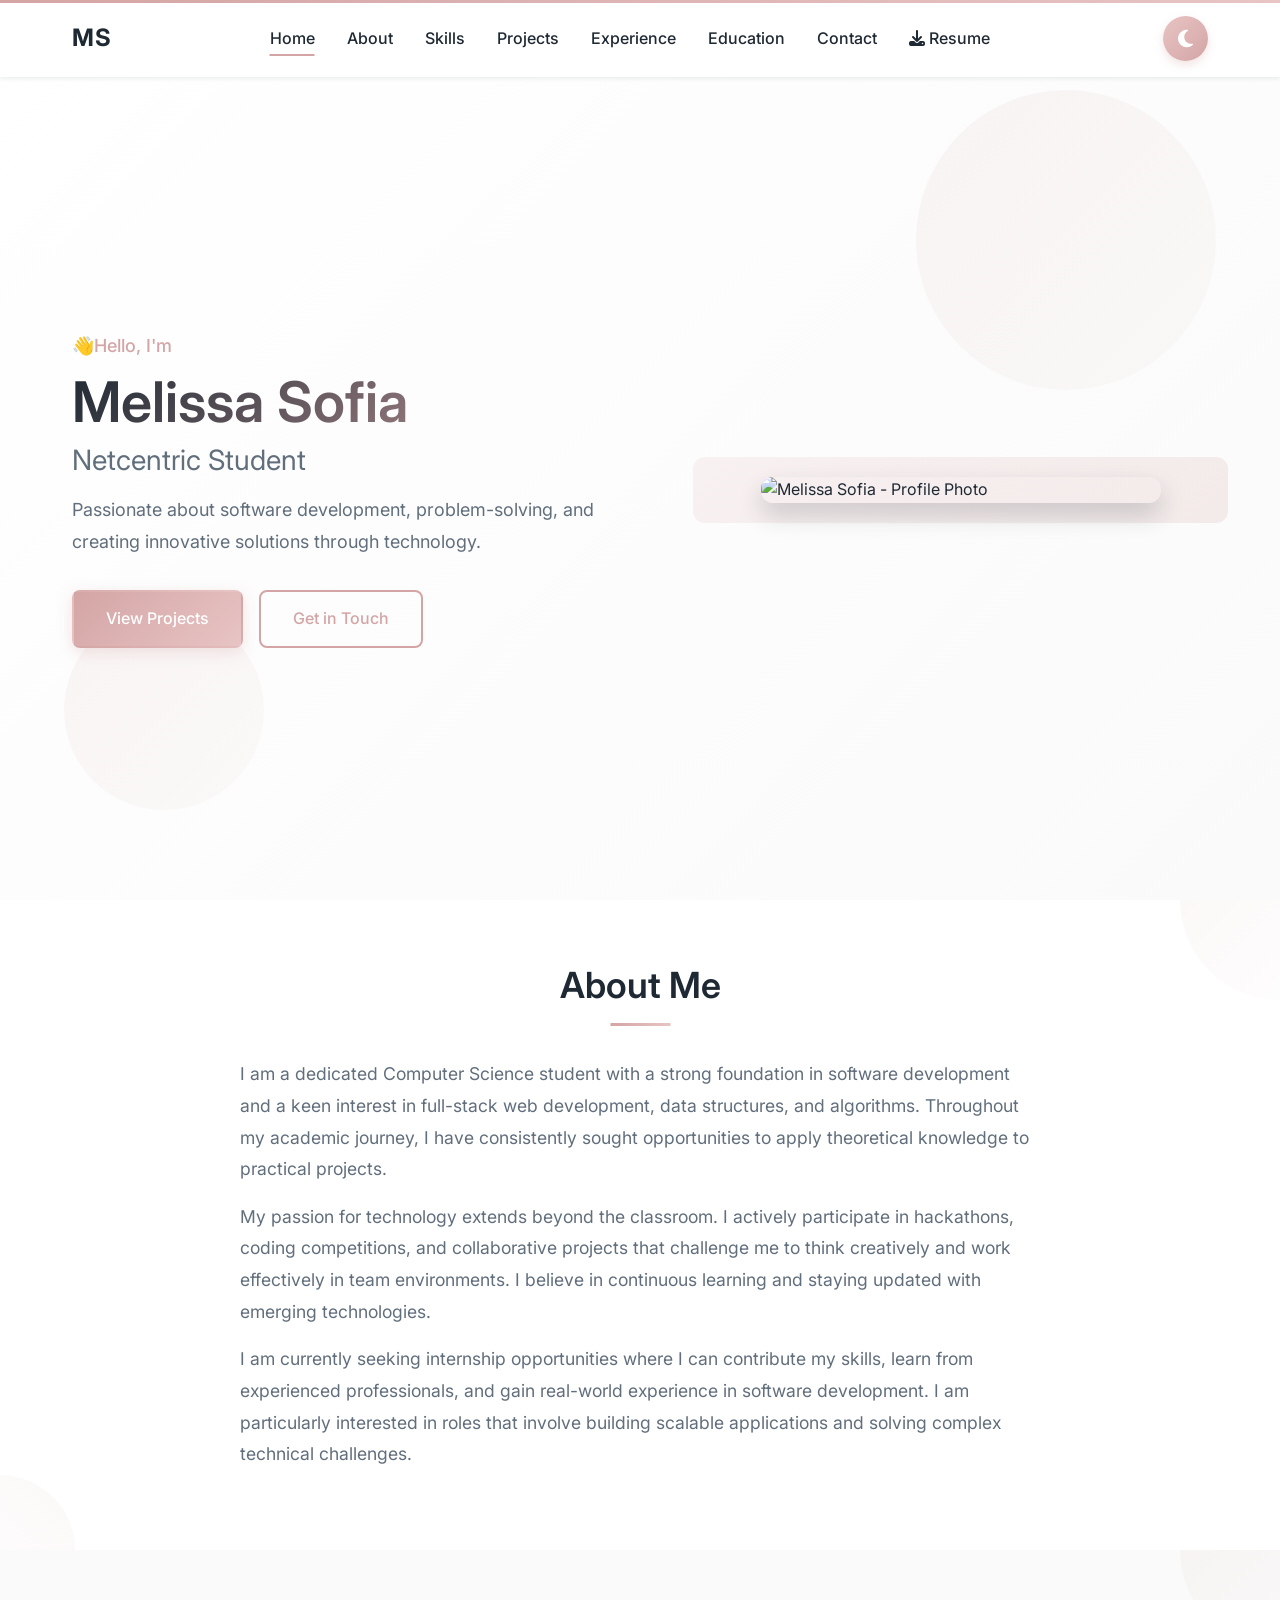
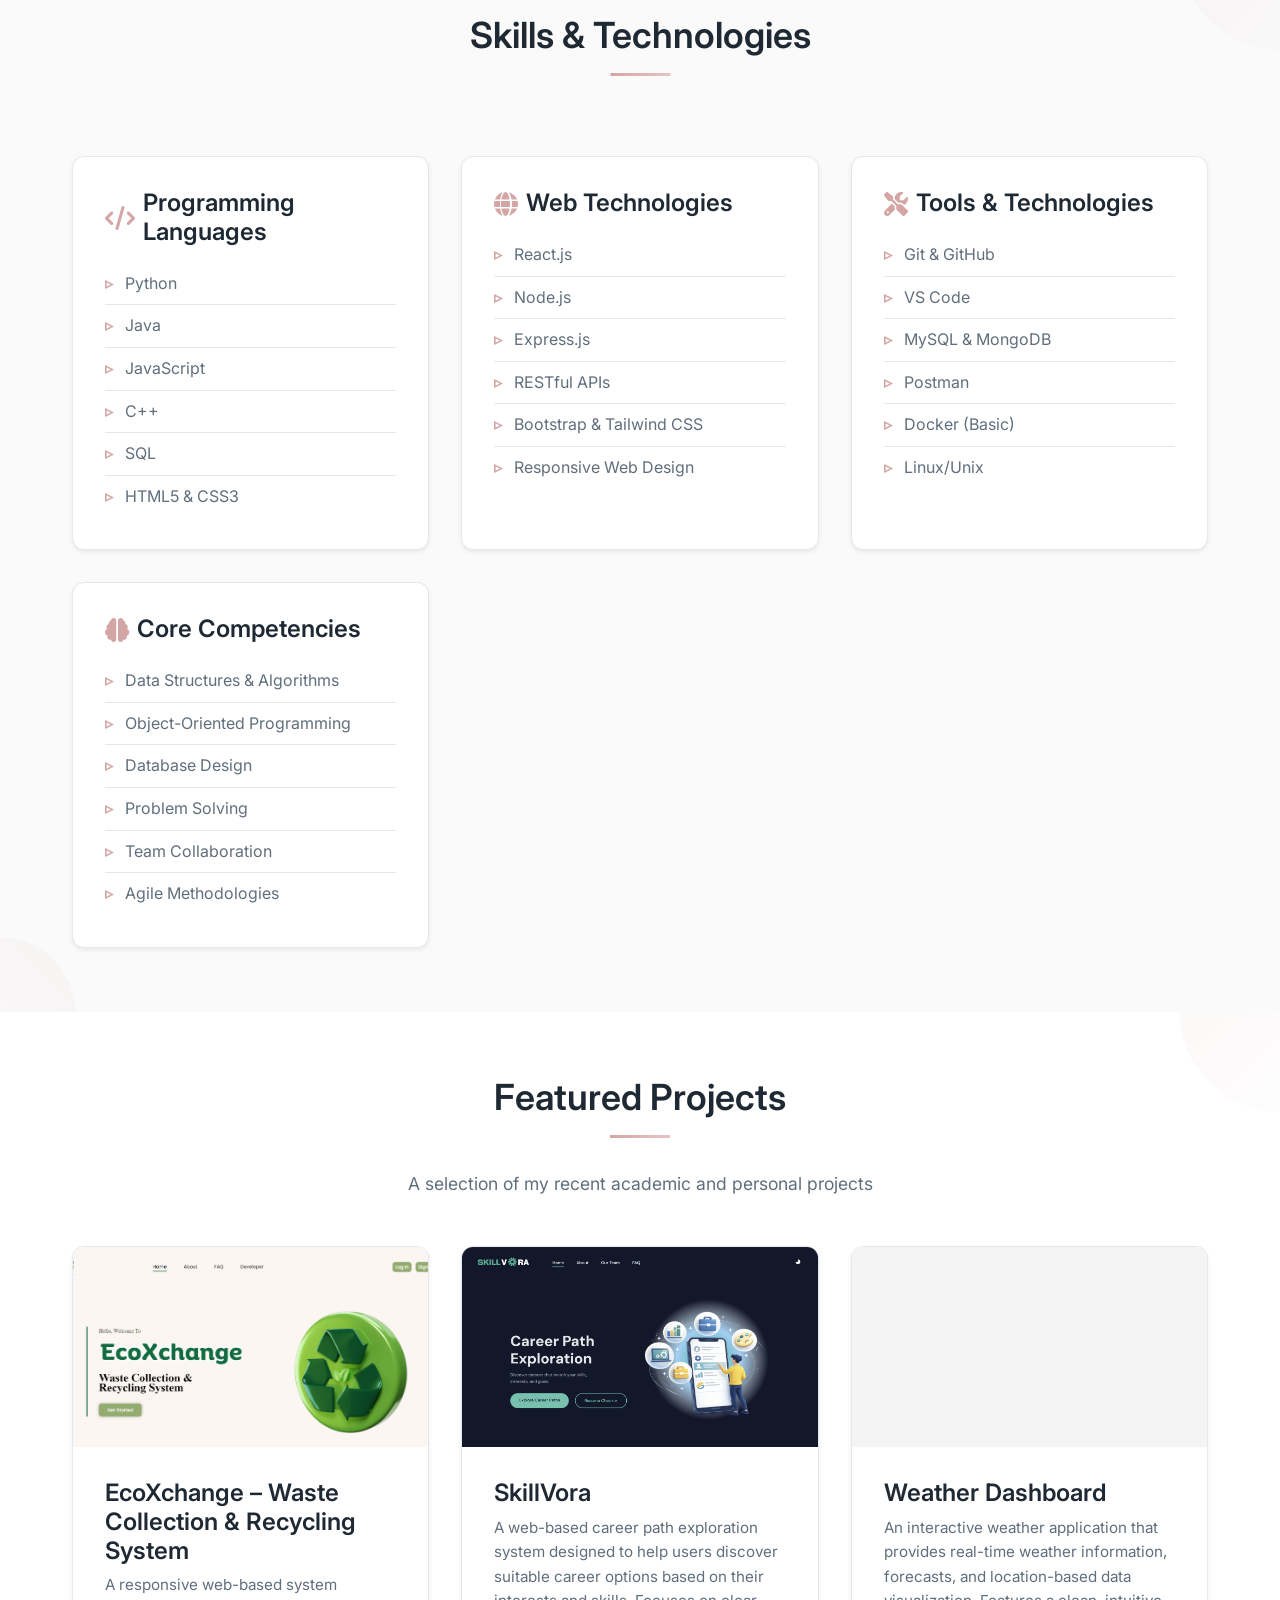
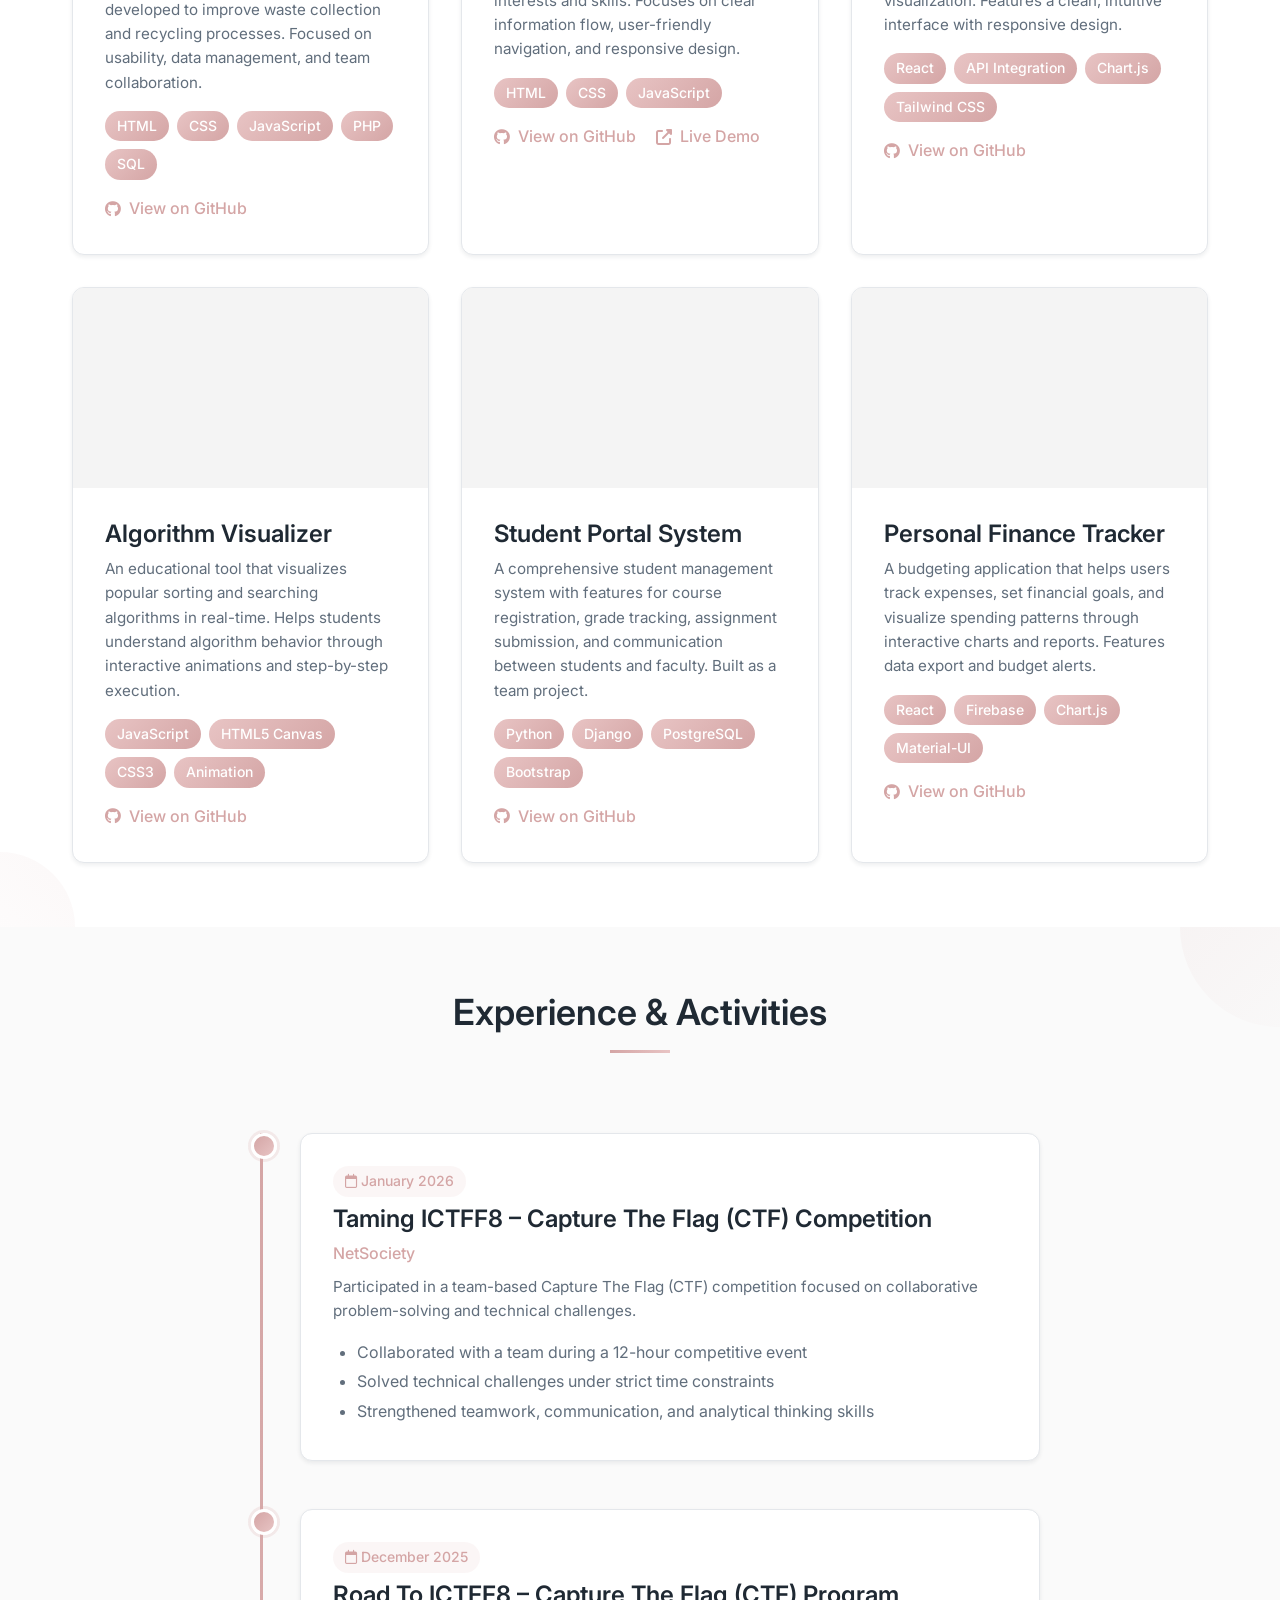
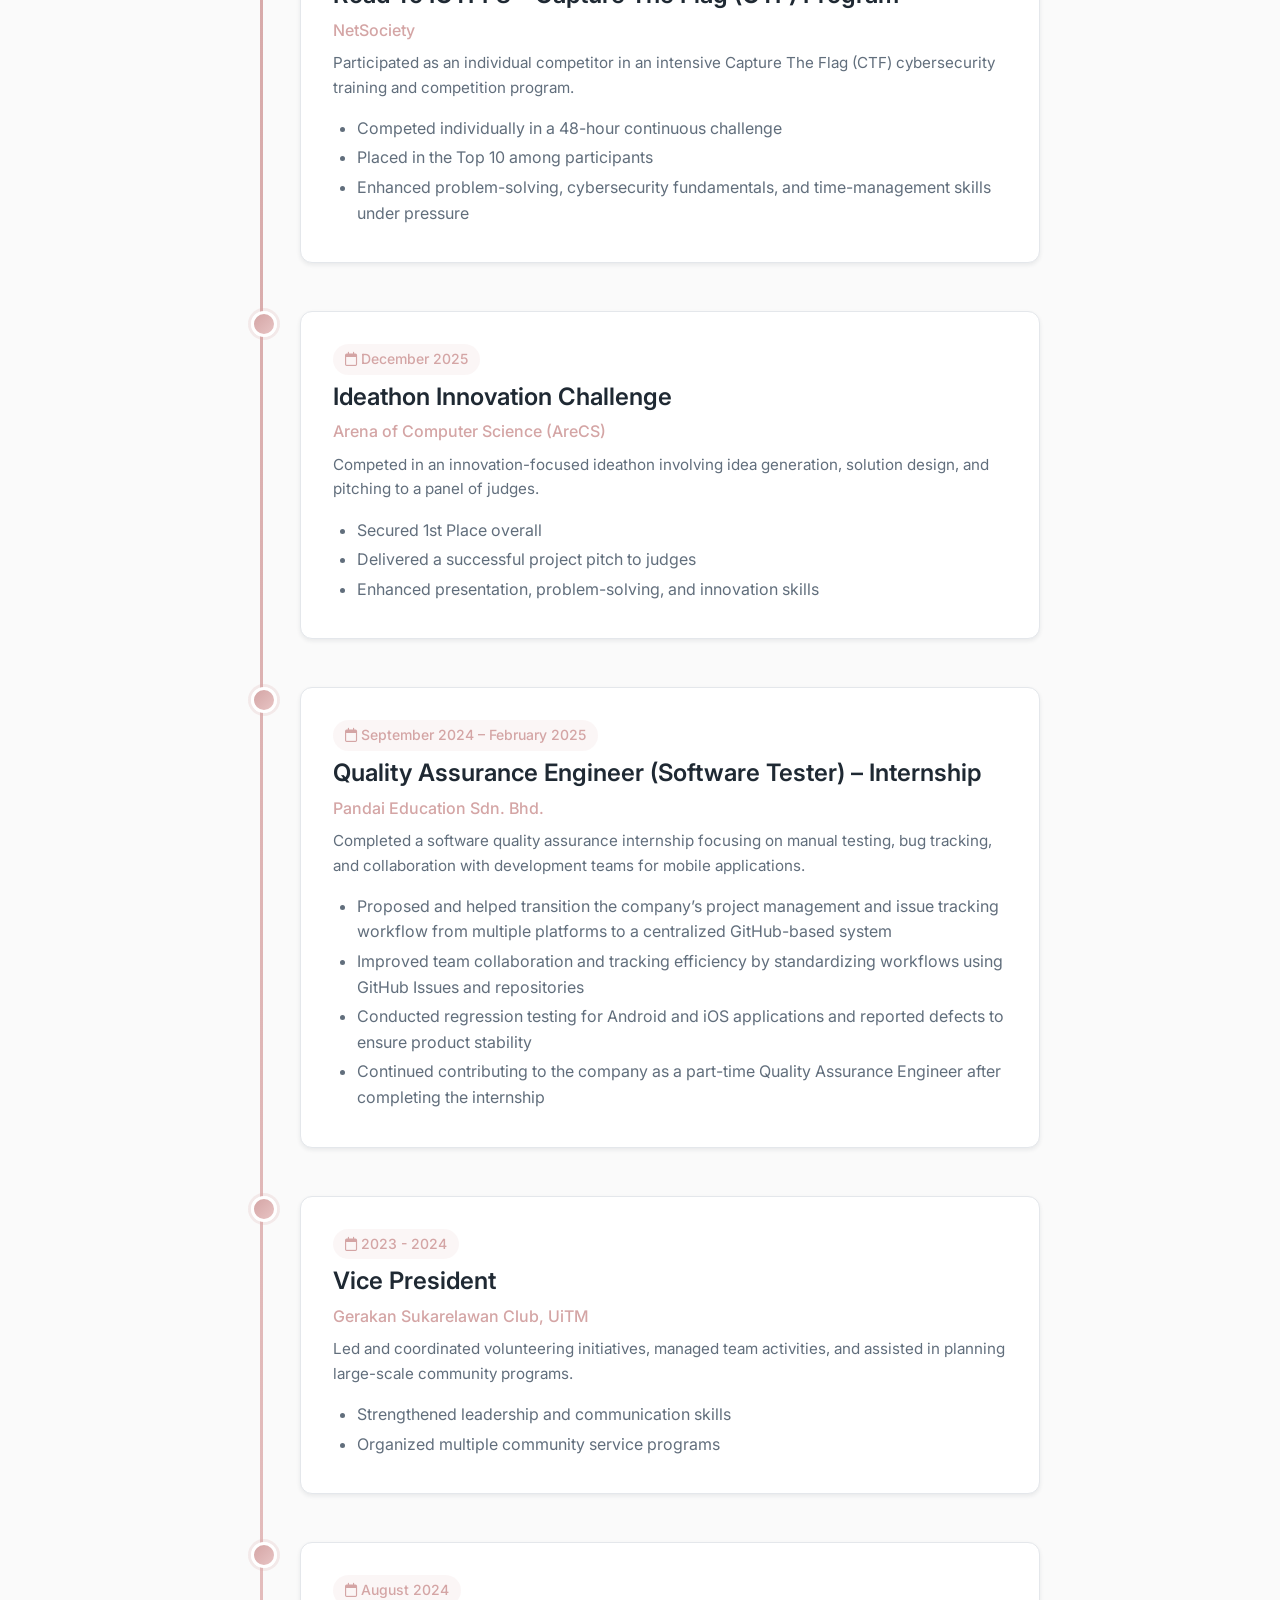
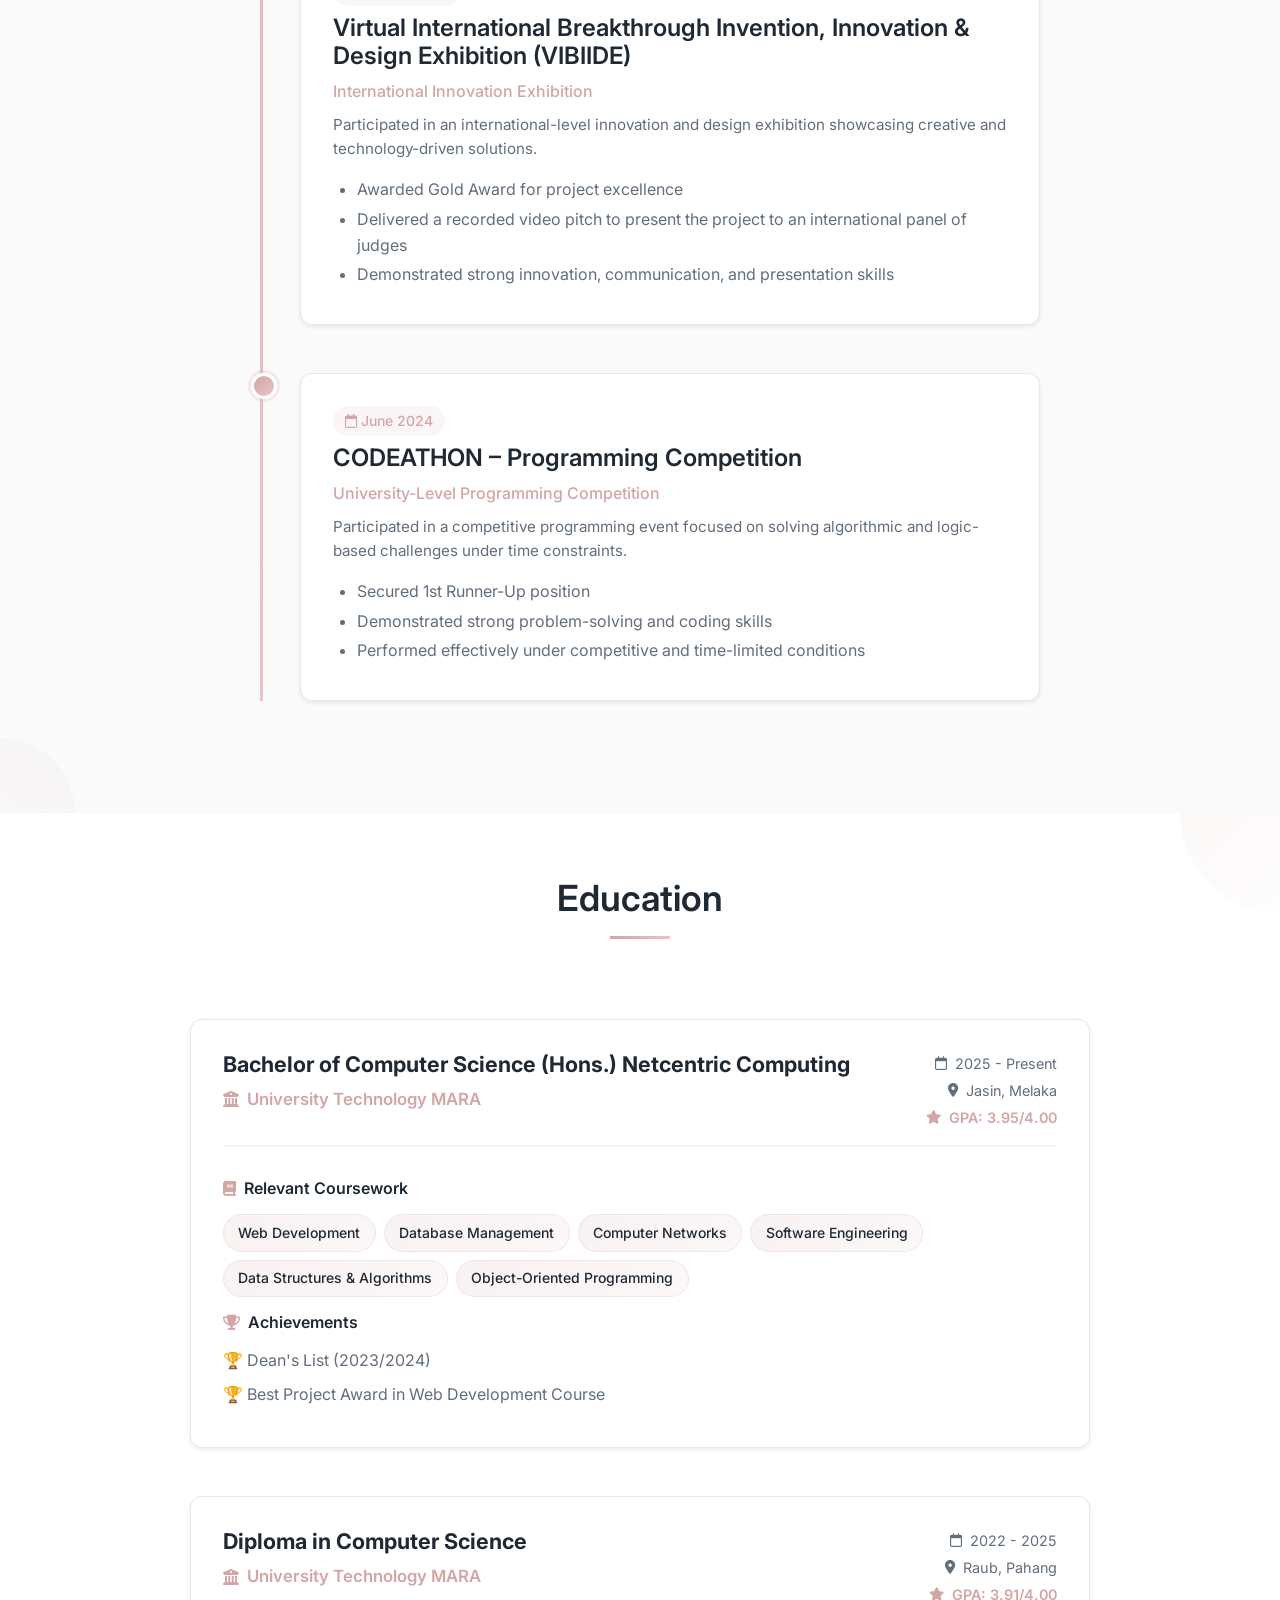
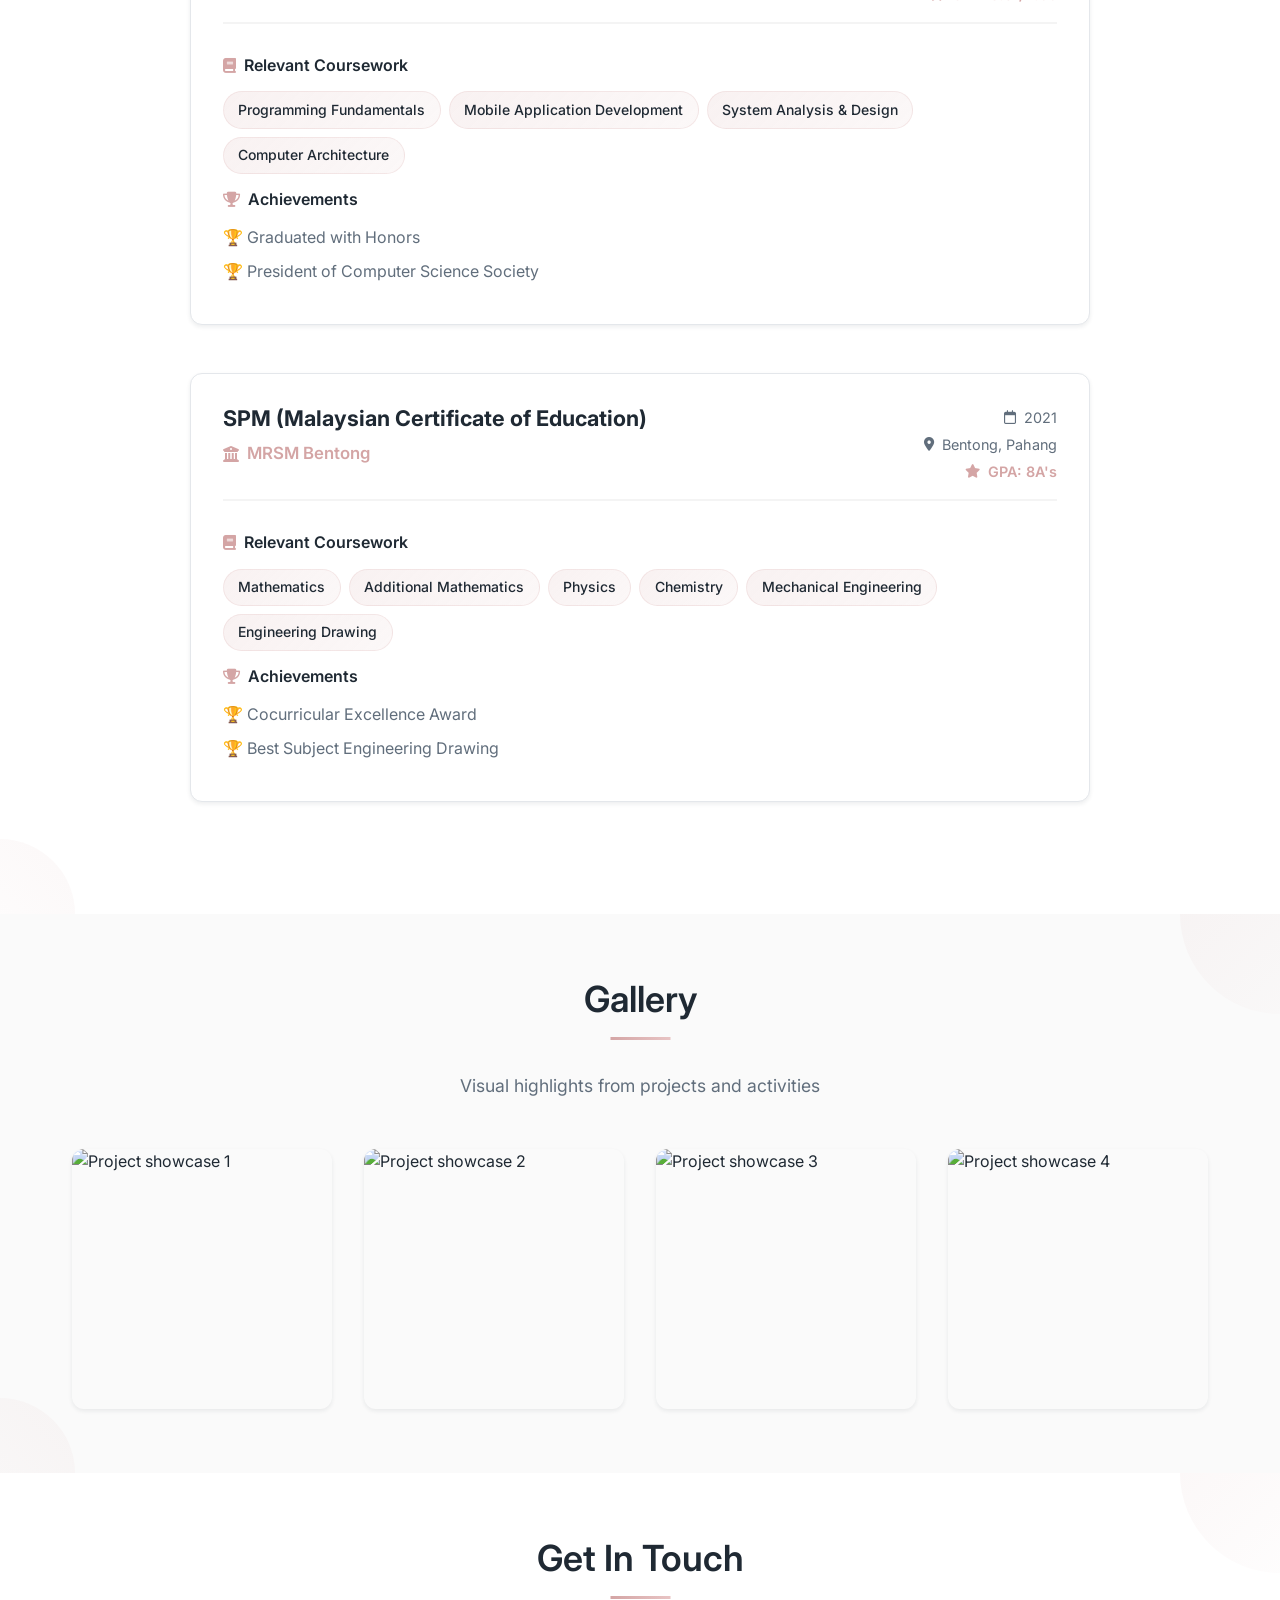
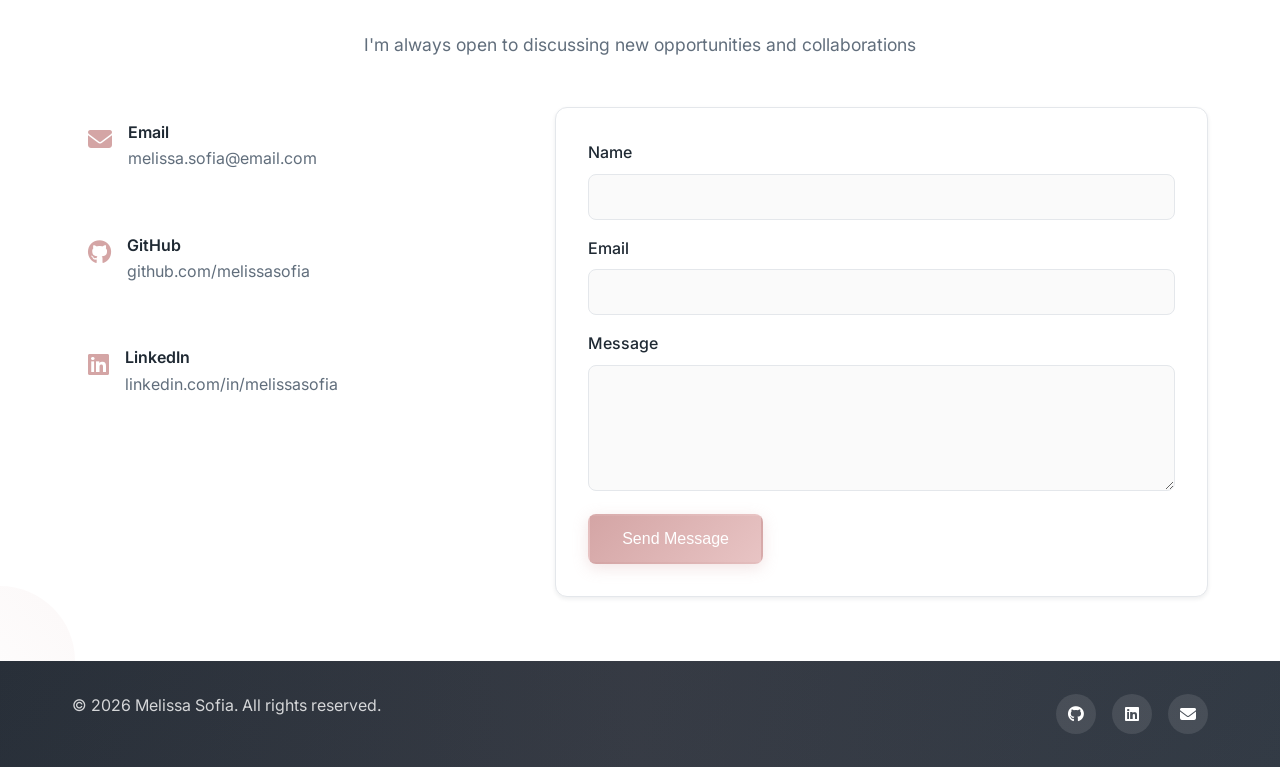
==== commit 7c40d9a2: "update profile" ====
--- a/index.html
+++ b/index.html
@@ -39,6 +39,9 @@
                 <li><a href="#activities" class="nav-link">Experience</a></li>
                 <li><a href="#education" class="nav-link">Education</a></li>
                 <li><a href="#contact" class="nav-link">Contact</a></li>
+                <li><a href="resume/Melissa_Sofia_Resume.pdf" download class="nav-link nav-resume-btn">
+                    <i class="fas fa-download"></i> Resume
+                </a></li>
             </ul>
             
             <!-- Theme Toggle Button -->
@@ -80,6 +83,15 @@
                     <!-- Content loaded dynamically from profile.json -->
                     <p>Loading...</p>
                 </div>
+                
+                <!-- Resume Download Button in About Section -->
+                <!-- <div class="resume-download-section">
+                    <a href="resume/Melissa_Sofia_Resume.pdf" download class="btn btn-primary">
+                        <i class="fas fa-file-download"></i>
+                        Download My Resume
+                    </a>
+                    <p class="resume-note">Available in PDF format</p>
+                </div> -->
             </div>
         </div>
     </section>
@@ -207,7 +219,7 @@
                         
                         <div class="form-group">
                             <label for="email">Email</label>
-                            <input type="email" id="email" name="email" required>
+                            <input type="email" id="email" name="_replyto" required>
                         </div>
                         
                         <div class="form-group">
@@ -230,9 +242,9 @@
         <div class="container">
             <p>&copy; <span id="currentYear"></span> <span id="footerName">Jane Doe</span>. All rights reserved.</p>
             <div class="social-links">
-                <a href="https://github.com/janedoe" target="_blank" aria-label="GitHub"><i class="fab fa-github"></i></a>
-                <a href="https://linkedin.com/in/janedoe" target="_blank" aria-label="LinkedIn"><i class="fab fa-linkedin"></i></a>
-                <a href="mailto:jane.doe@email.com" aria-label="Email"><i class="fas fa-envelope"></i></a>
+                <a href="https://github.com/meyalissa" target="_blank" aria-label="GitHub"><i class="fab fa-github"></i></a>
+                <a href="https://linkedin.com/in/melissa-sofia" target="_blank" aria-label="LinkedIn"><i class="fab fa-linkedin"></i></a>
+                <a href="mailto:melissa.sofia0204@gmail.com" aria-label="Email"><i class="fas fa-envelope"></i></a>
             </div>
         </div>
     </footer>
--- a/css/style.css
+++ b/css/style.css
@@ -1508,6 +1508,7 @@
         width: 100%;
     }
     
+
     .timeline-item {
         padding-left: 40px;
     }
@@ -1518,6 +1519,216 @@
     
     .timeline-item::before {
         left: 2px;
+    }
+}
+
+/* === ENHANCED EDUCATION SECTION === */
+
+.education-content {
+    max-width: 900px;
+    margin: var(--spacing-lg) auto;
+}
+
+.education-item {
+    background-color: var(--card-bg);
+    padding: var(--spacing-md);
+    border-radius: 12px;
+    box-shadow: var(--shadow-sm);
+    margin-bottom: var(--spacing-lg);
+    border: 1px solid var(--border-color);
+    transition: all var(--transition-normal);
+    animation: fadeInUp 0.8s ease backwards;
+    position: relative;
+    overflow: hidden;
+}
+
+.education-item::before {
+    content: '';
+    position: absolute;
+    top: 0;
+    left: -100%;
+    width: 100%;
+    height: 100%;
+    background: linear-gradient(90deg, transparent, rgba(212, 165, 165, 0.1), transparent);
+    transition: left 0.5s;
+}
+
+.education-item:hover::before {
+    left: 100%;
+}
+
+.education-item:hover {
+    transform: translateY(-5px);
+    box-shadow: var(--shadow-md);
+    border-color: var(--accent-color);
+}
+
+/* Education Header Layout */
+.education-header {
+    display: flex;
+    justify-content: space-between;
+    align-items: flex-start;
+    margin-bottom: var(--spacing-md);
+    padding-bottom: var(--spacing-sm);
+    border-bottom: 2px solid var(--background-alt);
+    gap: var(--spacing-md);
+}
+
+.education-degree {
+    color: var(--primary-color);
+    font-size: 1.35rem;
+    margin-bottom: var(--spacing-xs);
+    font-weight: var(--font-weight-bold);
+}
+
+.education-institution {
+    color: var(--accent-color);
+    font-weight: var(--font-weight-semibold);
+    font-size: 1.05rem;
+    margin-bottom: 0.25rem;
+    display: flex;
+    align-items: center;
+    gap: 0.5rem;
+}
+
+.education-institution i {
+    font-size: 1rem;
+}
+
+/* Education Meta Information */
+.education-meta {
+    text-align: right;
+    display: flex;
+    flex-direction: column;
+    gap: 0.25rem;
+    min-width: 150px;
+}
+
+.education-year,
+.education-location,
+.education-gpa {
+    color: var(--text-light);
+    font-size: 0.9rem;
+    margin: 0;
+    display: flex;
+    align-items: center;
+    justify-content: flex-end;
+    gap: 0.5rem;
+}
+
+.education-gpa {
+    color: var(--accent-color);
+    font-weight: var(--font-weight-semibold);
+}
+
+.education-year i,
+.education-location i,
+.education-gpa i {
+    font-size: 0.85rem;
+}
+
+/* Education Details Sections */
+.education-details {
+    margin-top: var(--spacing-sm);
+}
+
+.education-details h4 {
+    color: var(--text-dark);
+    font-size: 1rem;
+    margin-bottom: var(--spacing-sm);
+    display: flex;
+    align-items: center;
+    gap: 0.5rem;
+    font-weight: var(--font-weight-semibold);
+}
+
+.education-details h4 i {
+    color: var(--accent-color);
+    font-size: 0.95rem;
+}
+
+/* Coursework Tags */
+.coursework-tags {
+    display: flex;
+    flex-wrap: wrap;
+    gap: 0.5rem;
+}
+
+.coursework-tag {
+    background: linear-gradient(135deg, rgba(212, 165, 165, 0.15), rgba(212, 165, 165, 0.08));
+    color: var(--text-dark);
+    padding: 0.4rem 0.9rem;
+    border-radius: 20px;
+    font-size: 0.875rem;
+    font-weight: var(--font-weight-medium);
+    border: 1px solid rgba(212, 165, 165, 0.2);
+    transition: all 0.3s ease;
+}
+
+.coursework-tag:hover {
+    background: linear-gradient(135deg, var(--accent-light), var(--accent-color));
+    color: var(--white);
+    transform: translateY(-2px);
+    box-shadow: 0 4px 8px rgba(212, 165, 165, 0.3);
+}
+
+/* Achievements List */
+.achievements-list {
+    list-style: none;
+    padding-left: 0;
+}
+
+.achievements-list li {
+    position: relative;
+    padding-left: 1.5rem;
+    margin-bottom: 0.5rem;
+    color: var(--text-light);
+    line-height: 1.6;
+}
+
+.achievements-list li::before {
+    content: '🏆';
+    position: absolute;
+    left: 0;
+    font-size: 1rem;
+    animation: bounce 2s ease-in-out infinite;
+}
+
+.achievements-list li:nth-child(1)::before { animation-delay: 0s; }
+.achievements-list li:nth-child(2)::before { animation-delay: 0.2s; }
+.achievements-list li:nth-child(3)::before { animation-delay: 0.4s; }
+
+/* Responsive Design for Education */
+@media (max-width: 768px) {
+    .education-header {
+        flex-direction: column;
+        gap: var(--spacing-sm);
+    }
+    
+    .education-meta {
+        text-align: left;
+        width: 100%;
+    }
+    
+    .education-year,
+    .education-location,
+    .education-gpa {
+        justify-content: flex-start;
+    }
+    
+    .education-degree {
+        font-size: 1.2rem;
+    }
+}
+
+@media (max-width: 480px) {
+    .education-item {
+        padding: var(--spacing-sm);
+    }
+    
+    .coursework-tag {
+        padding: 0.3rem 0.7rem;
+        font-size: 0.8rem;
     }
 }
 
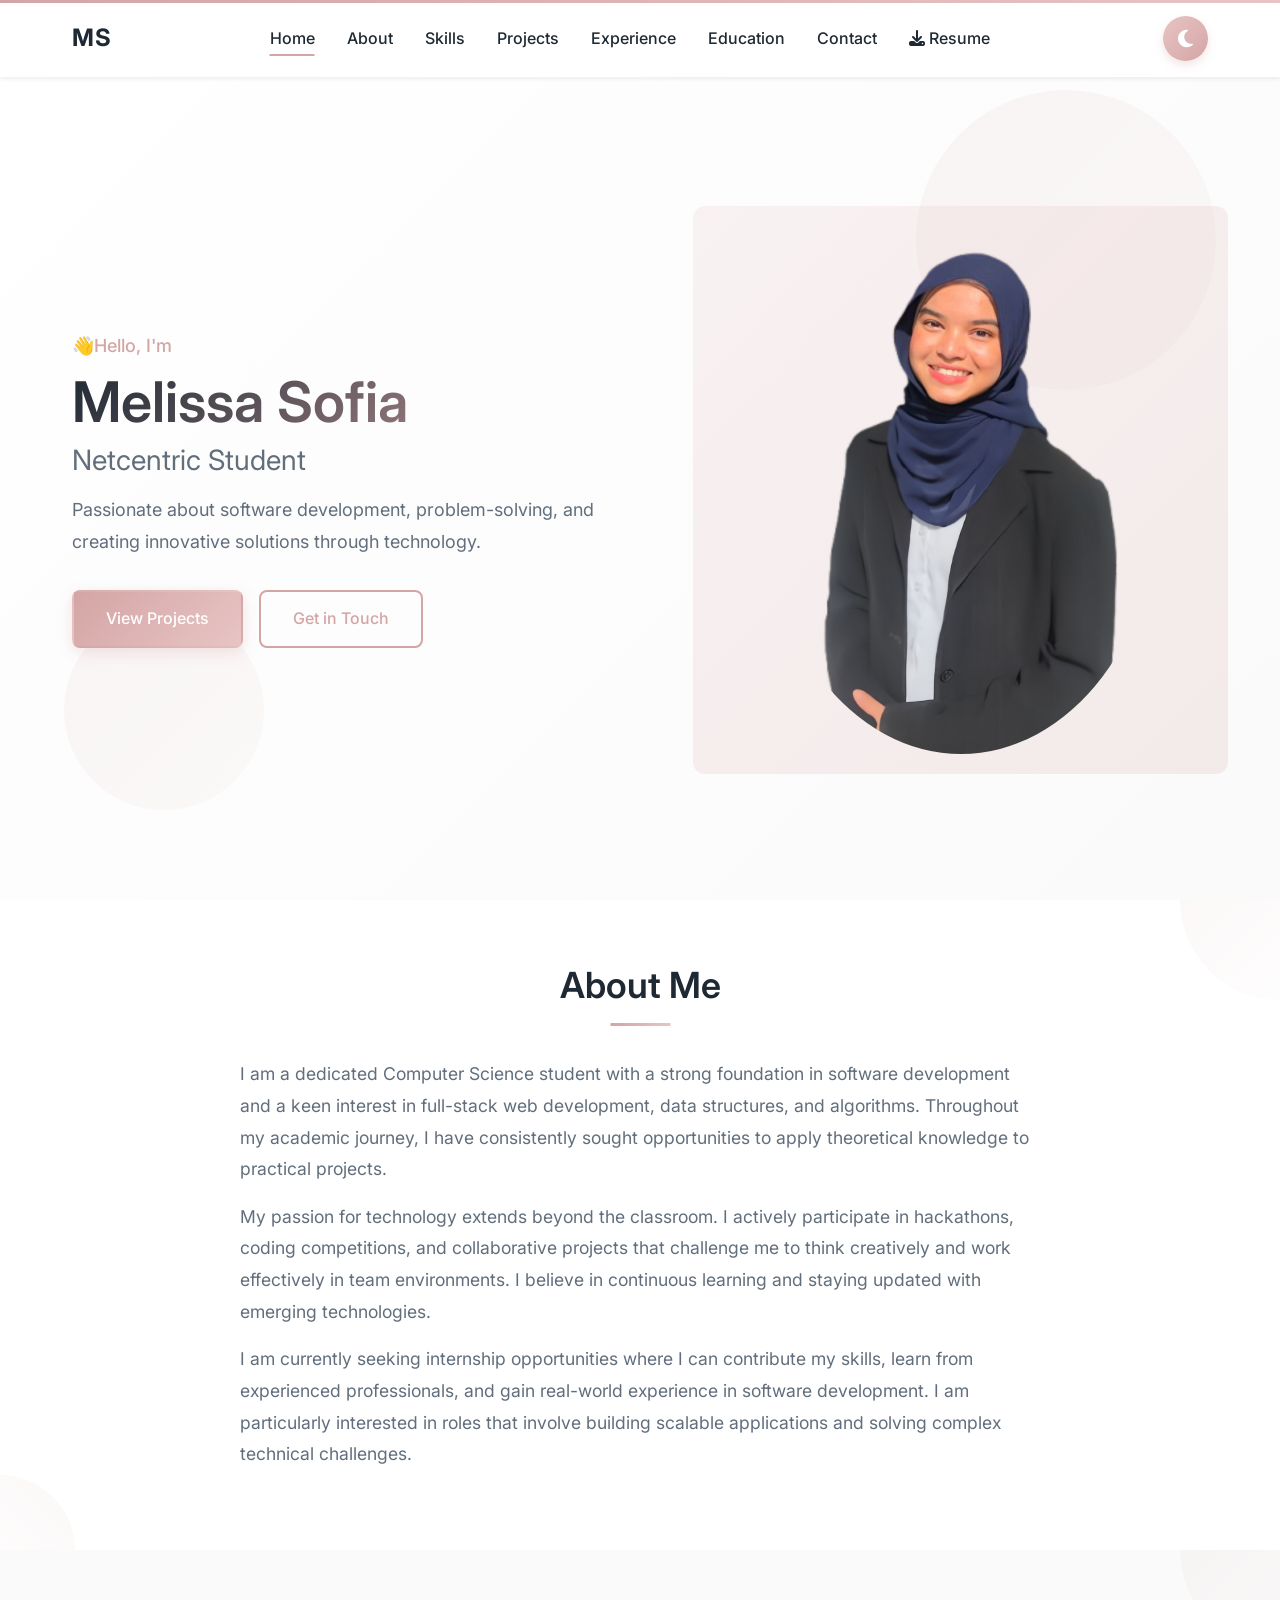
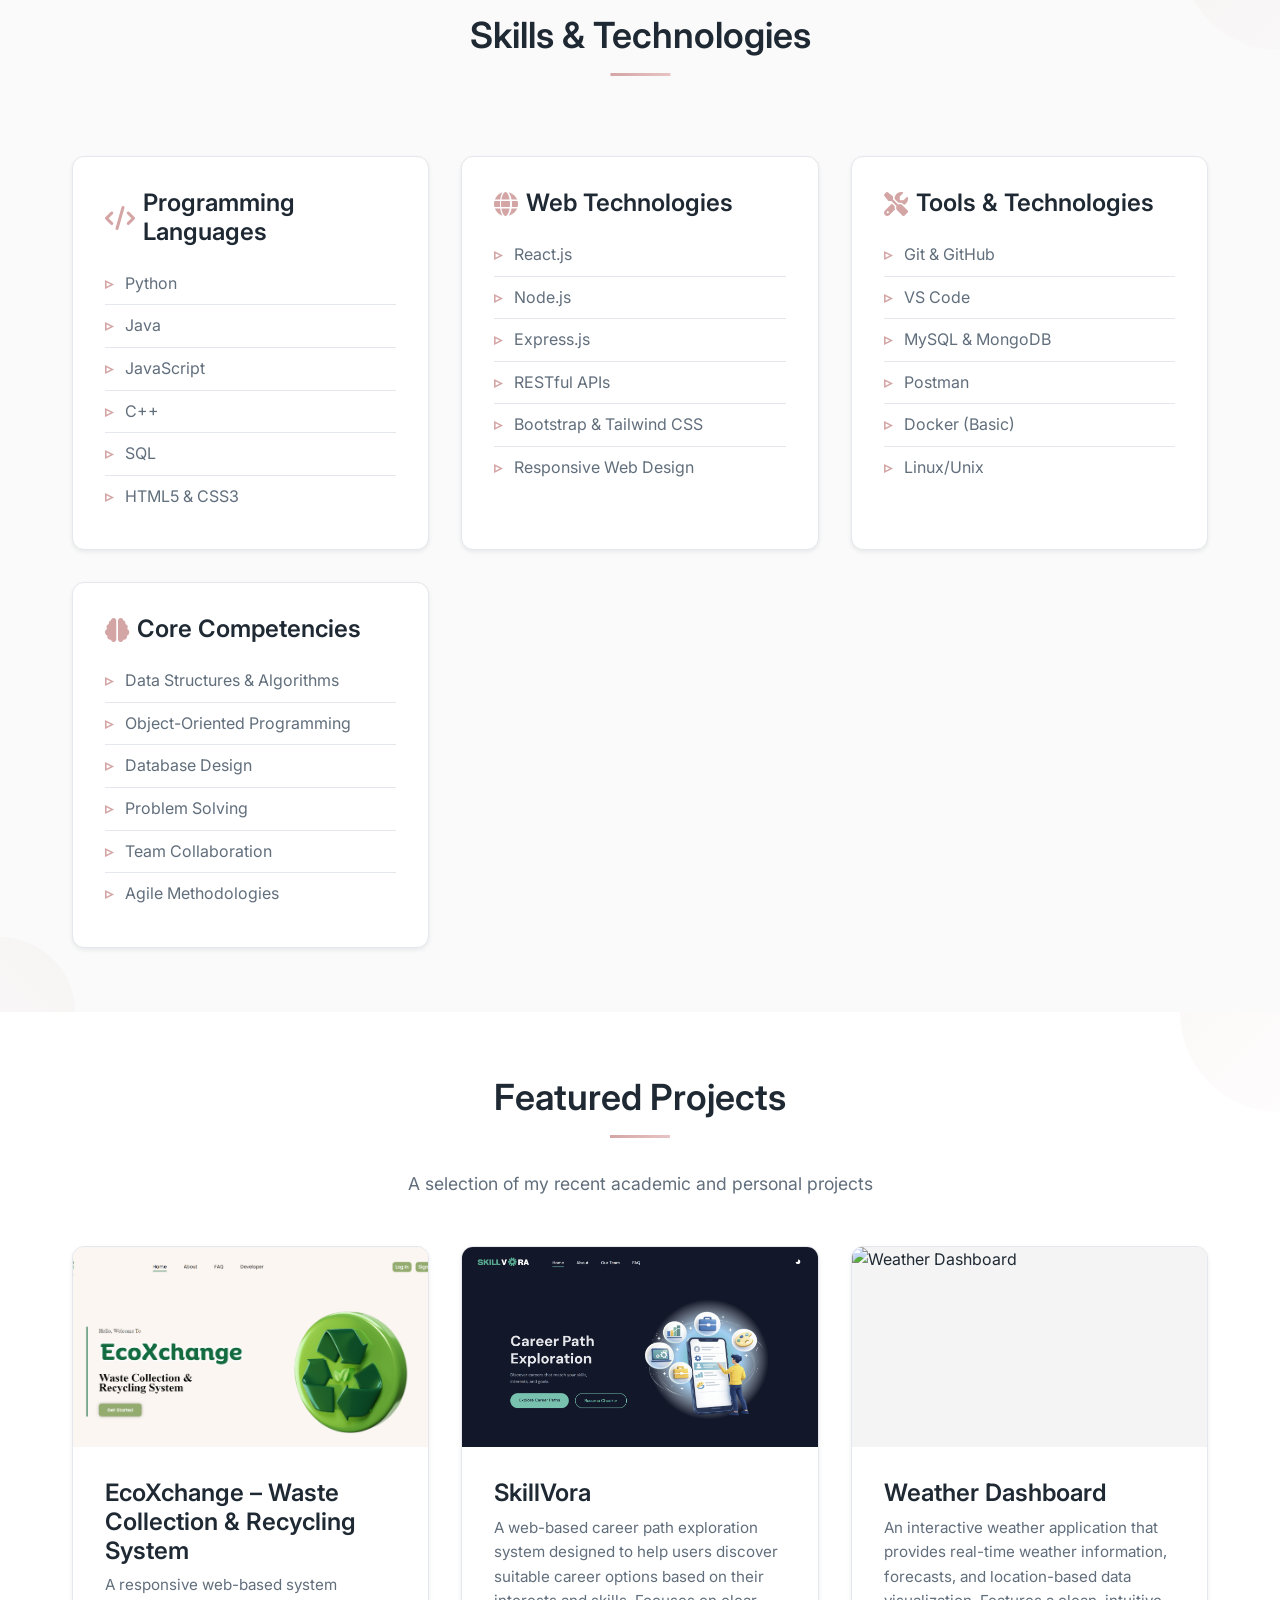
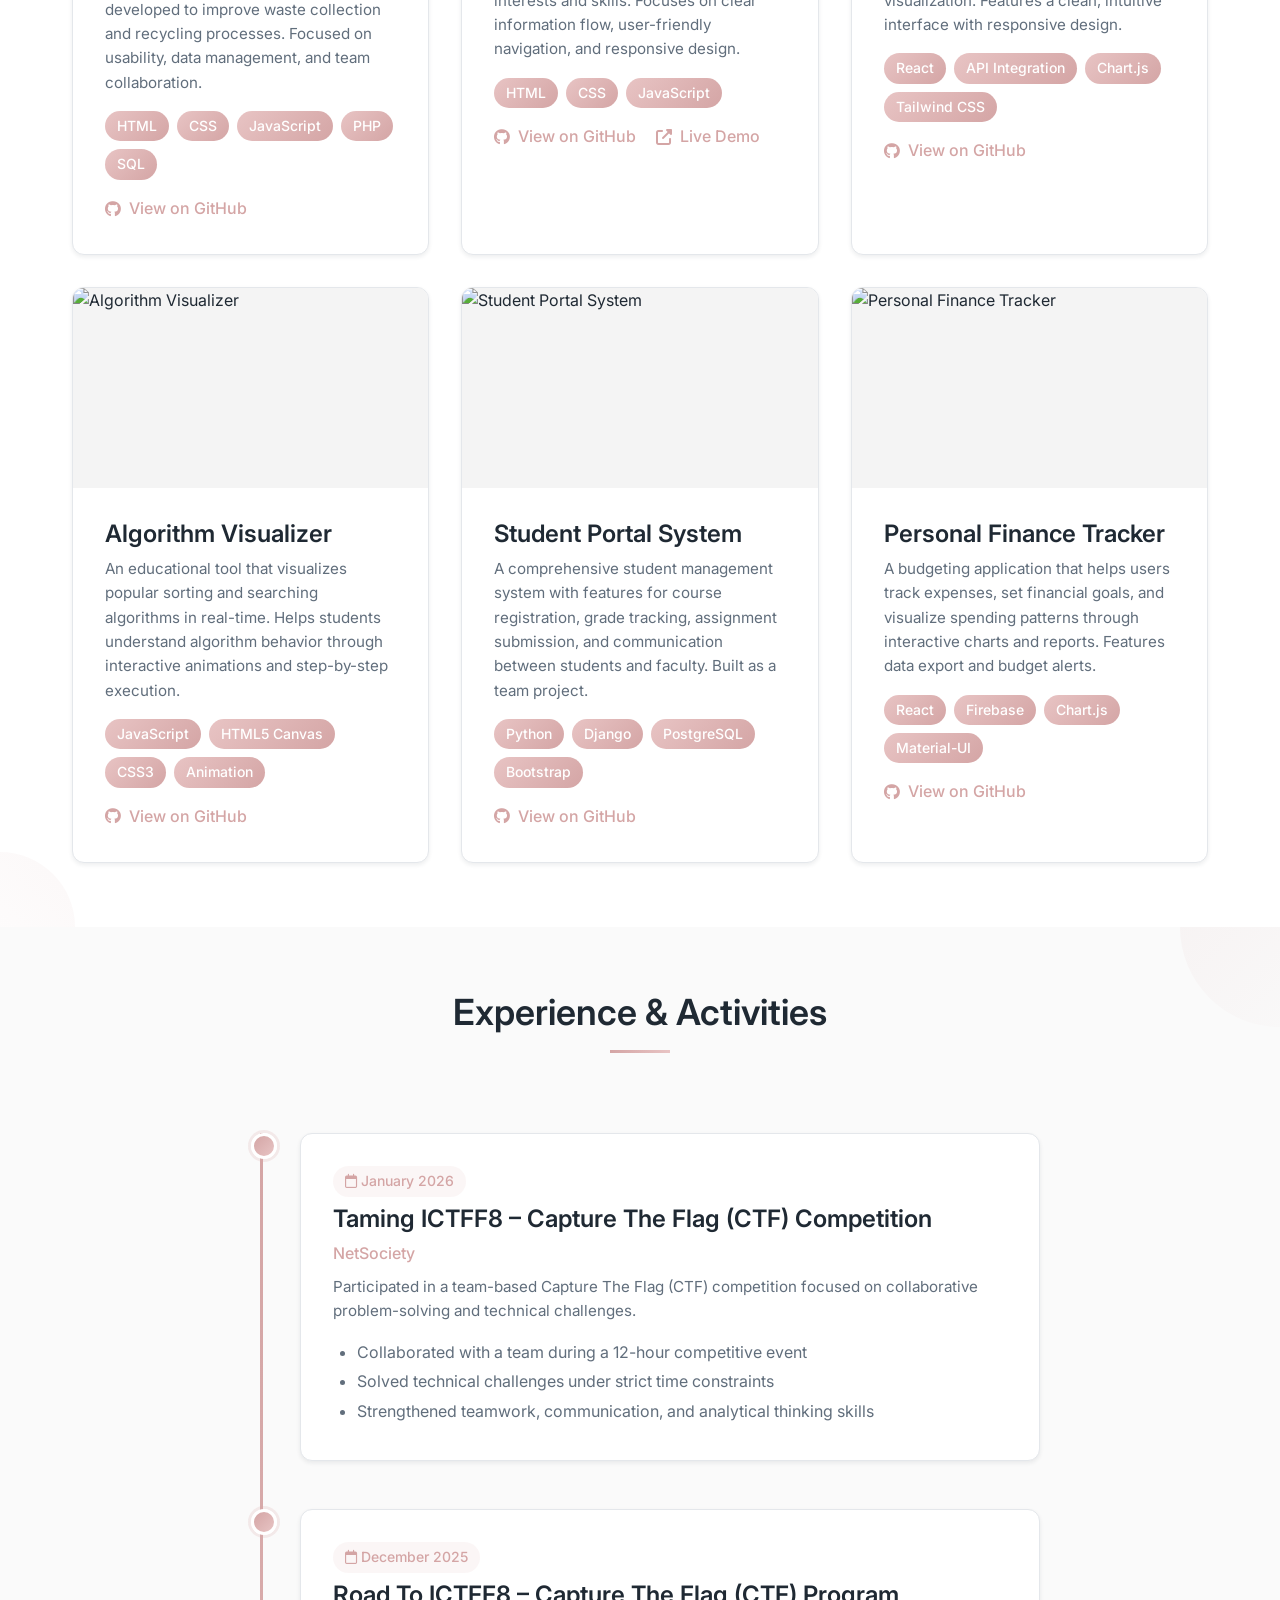
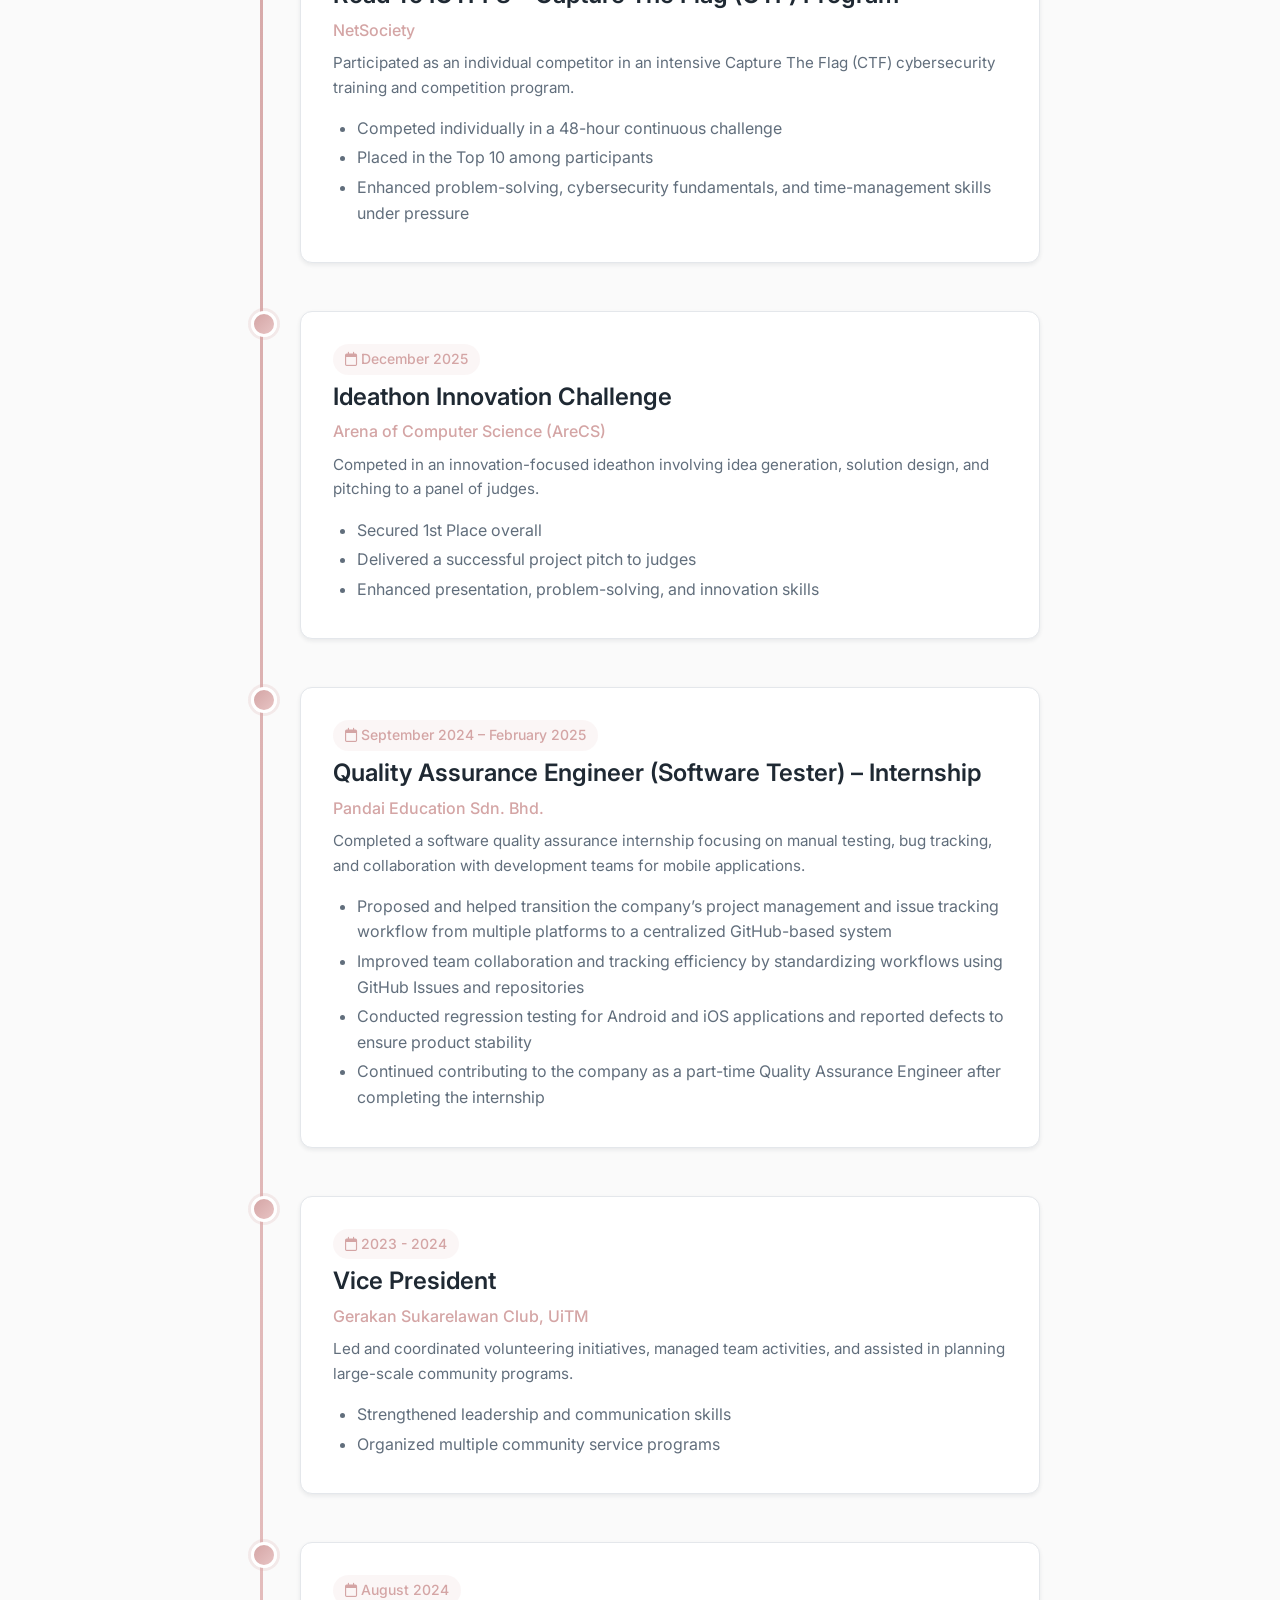
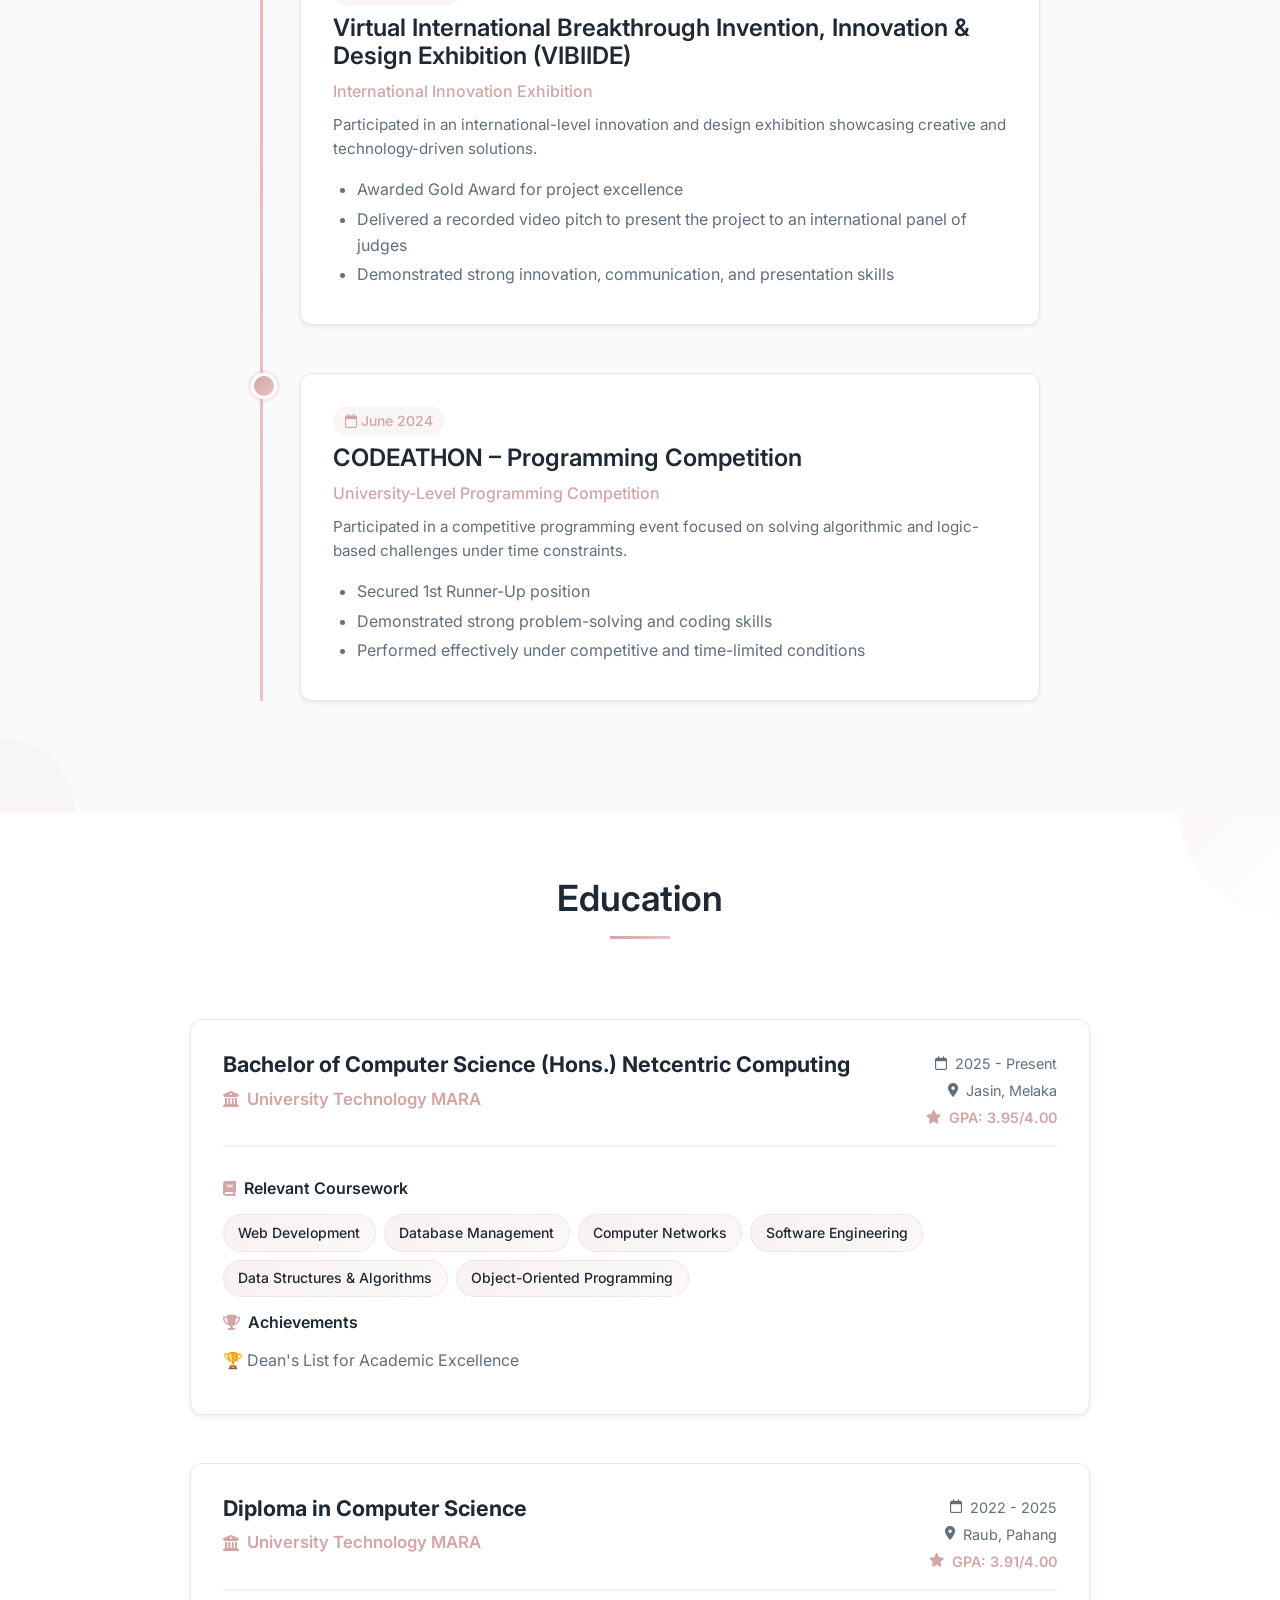
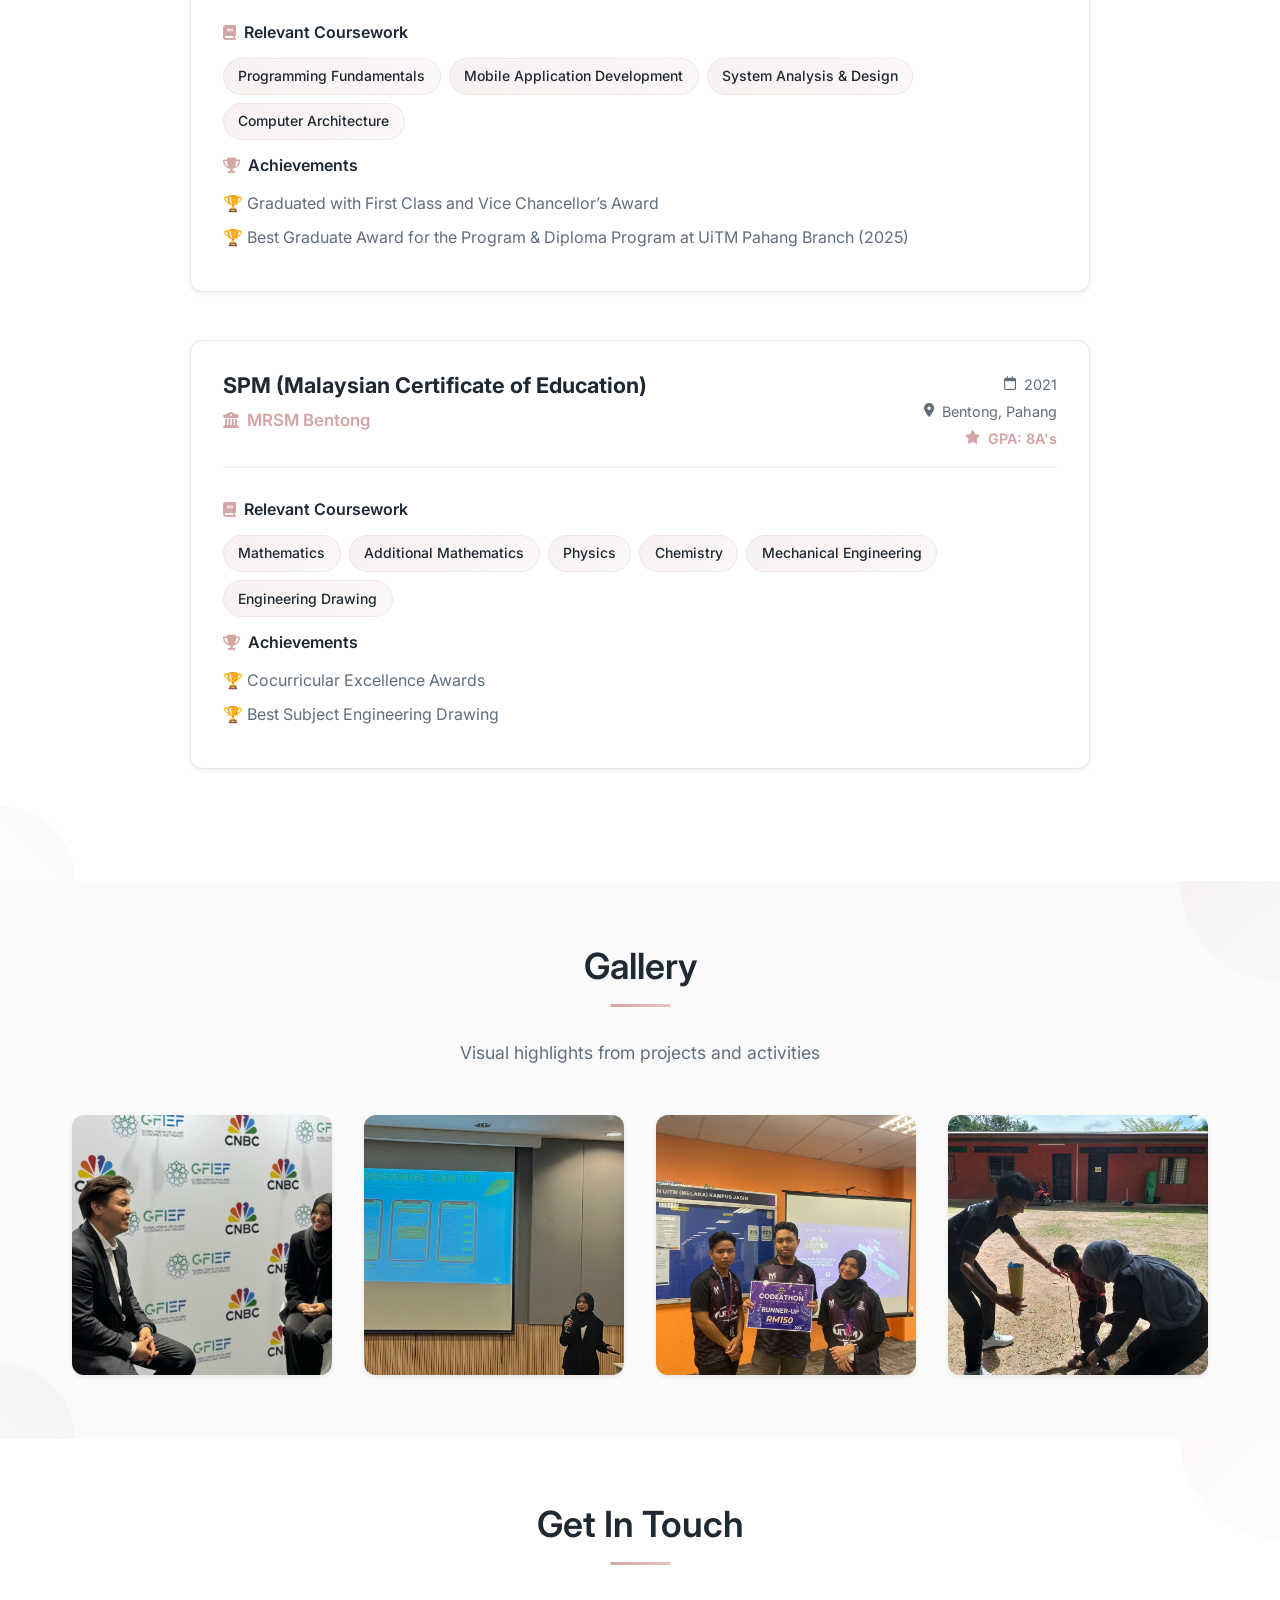
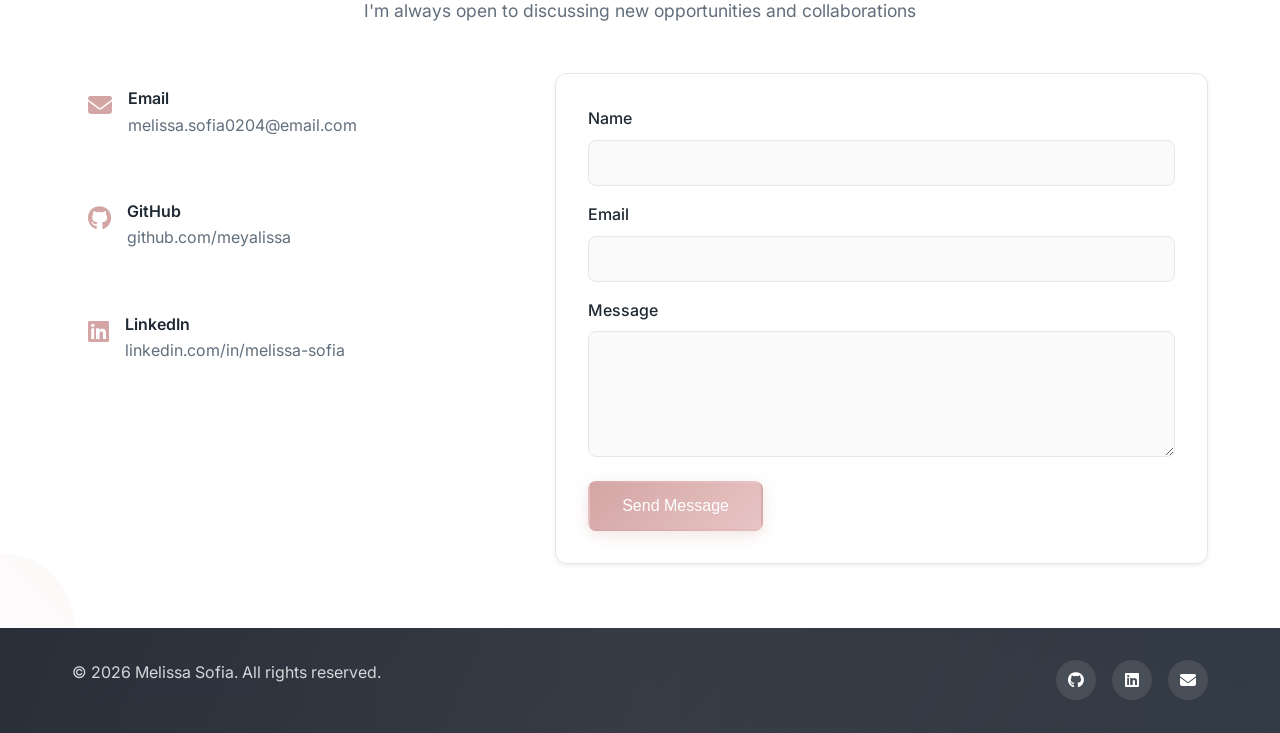
==== commit 7ed70fab: "add images" ====
--- a/index.html
+++ b/index.html
@@ -150,27 +150,27 @@
                 <!-- Replace these with your actual images -->
                 <!-- To update: replace images/image.png with your own images -->
                 <div class="gallery-item">
-                    <img src="images/image.png" alt="Project showcase 1">
-                    <div class="gallery-overlay">
-                        <p>Project Showcase</p>
-                    </div>
-                </div>
-                <div class="gallery-item">
-                    <img src="images/image.png" alt="Project showcase 2">
-                    <div class="gallery-overlay">
-                        <p>Workshop Presentation</p>
-                    </div>
-                </div>
-                <div class="gallery-item">
-                    <img src="images/image.png" alt="Project showcase 3">
-                    <div class="gallery-overlay">
-                        <p>Team Collaboration</p>
-                    </div>
-                </div>
-                <div class="gallery-item">
-                    <img src="images/image.png" alt="Project showcase 4">
-                    <div class="gallery-overlay">
-                        <p>Hackathon Event</p>
+                    <img src="images/showcase1.jpg" alt="Project showcase 1">
+                    <div class="gallery-overlay">
+                        <p>Social</p>
+                    </div>
+                </div>
+                <div class="gallery-item">
+                    <img src="images/showcase2.jpg" alt="Project showcase 2">
+                    <div class="gallery-overlay">
+                        <p>Pitching</p>
+                    </div>
+                </div>
+                <div class="gallery-item">
+                    <img src="images/showcase3.jpg" alt="Project showcase 3">
+                    <div class="gallery-overlay">
+                        <p>Competition</p>
+                    </div>
+                </div>
+                <div class="gallery-item">
+                    <img src="images/showcase4.jpg" alt="Project showcase 4">
+                    <div class="gallery-overlay">
+                        <p>Volunteering</p>
                     </div>
                 </div>
             </div>
--- a/css/style.css
+++ b/css/style.css
@@ -590,8 +590,8 @@
     width: 100%;
     max-width: 400px;
     height: auto;
-    border-radius: 12px;
-    box-shadow: var(--shadow-xl);
+    border-radius: 50%;
+    /* box-shadow: var(--shadow-xl); */
     object-fit: cover;
     transition: transform 0.5s ease;
     animation: popIn 0.8s cubic-bezier(0.68, -0.55, 0.265, 1.55) 1s backwards;
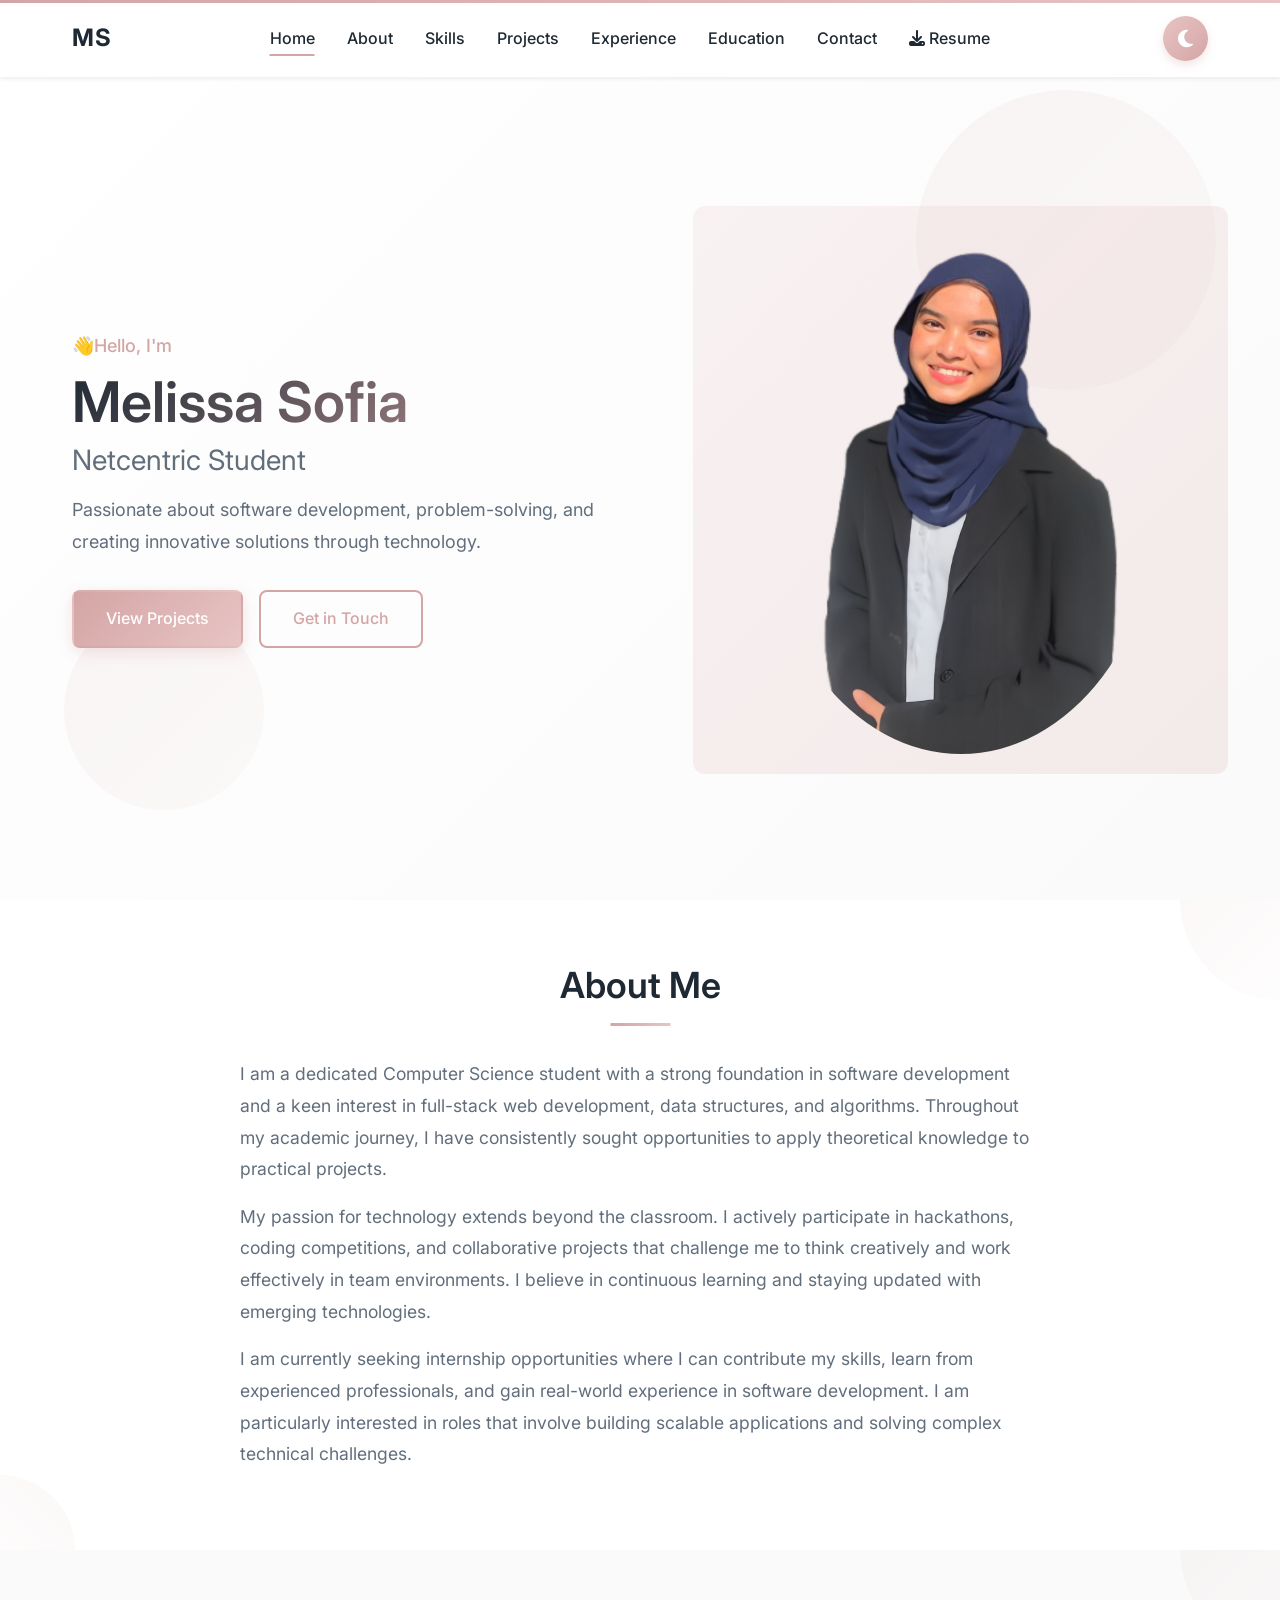
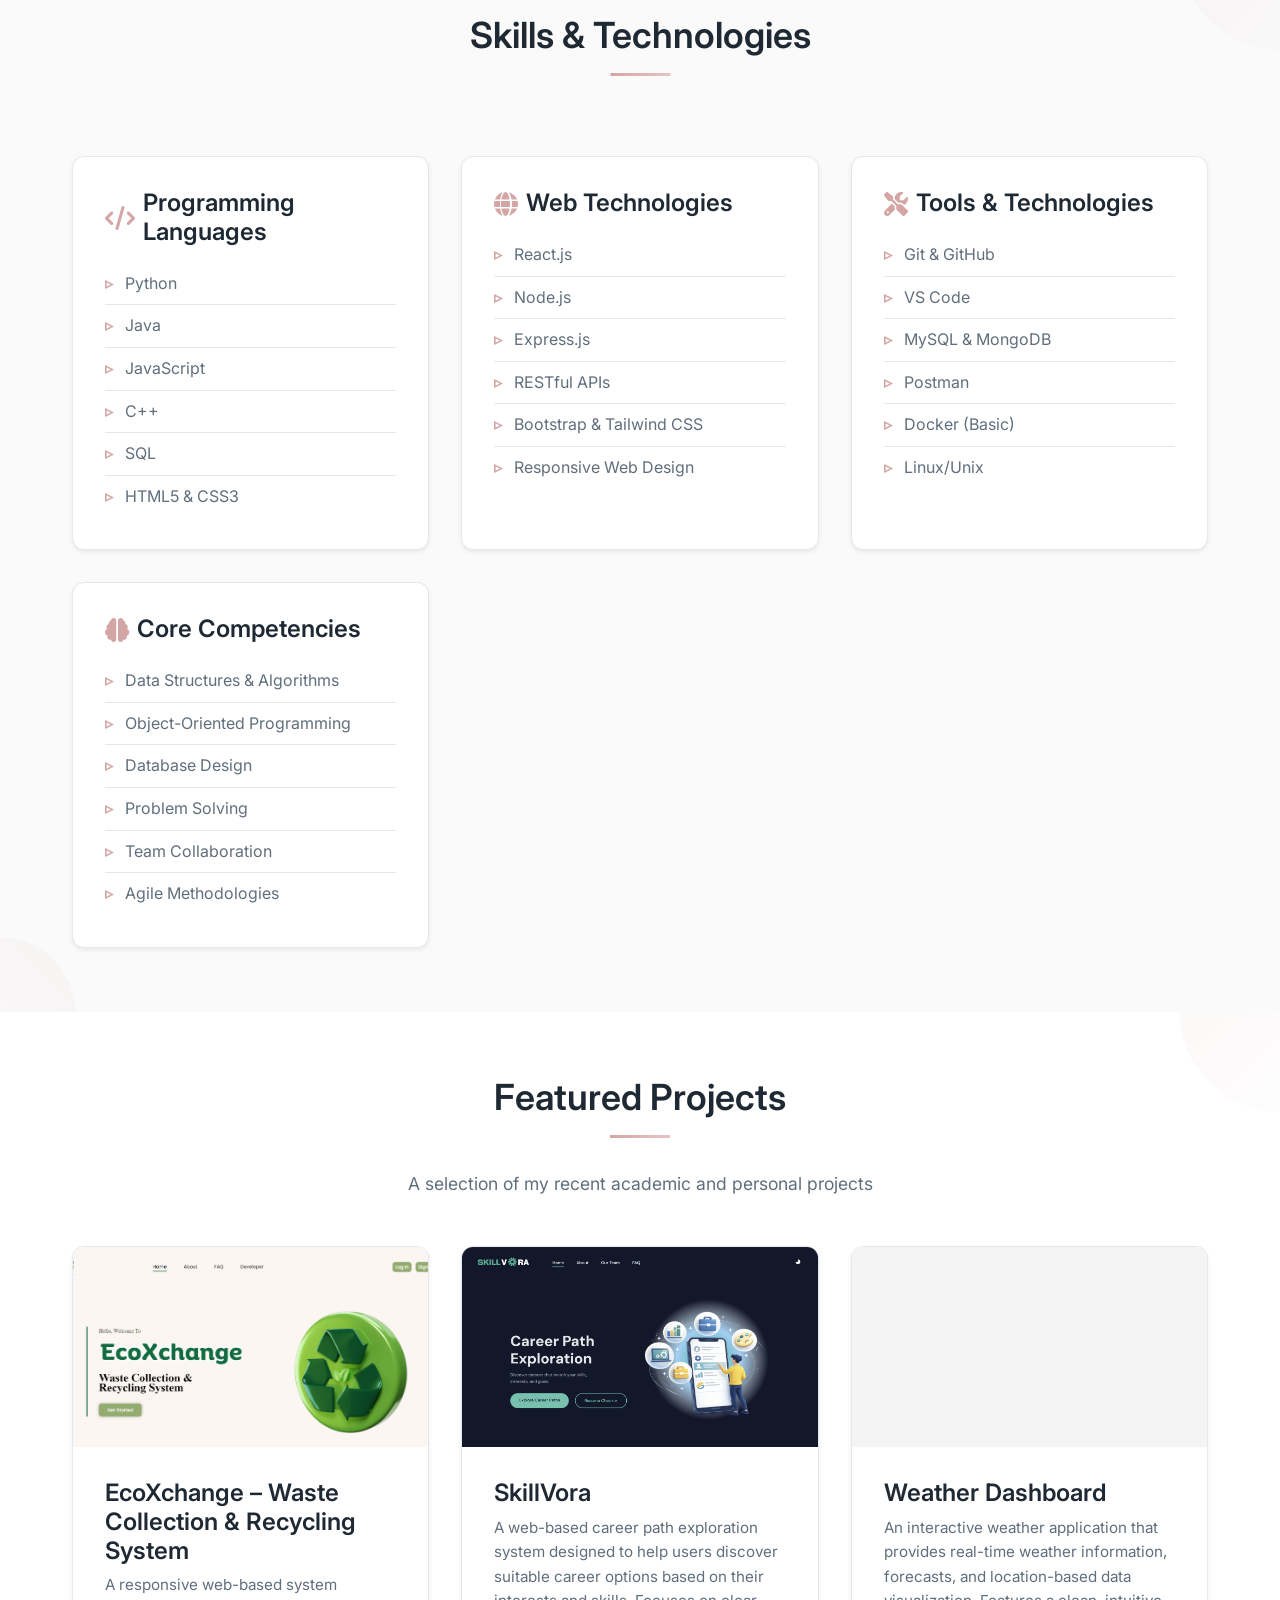
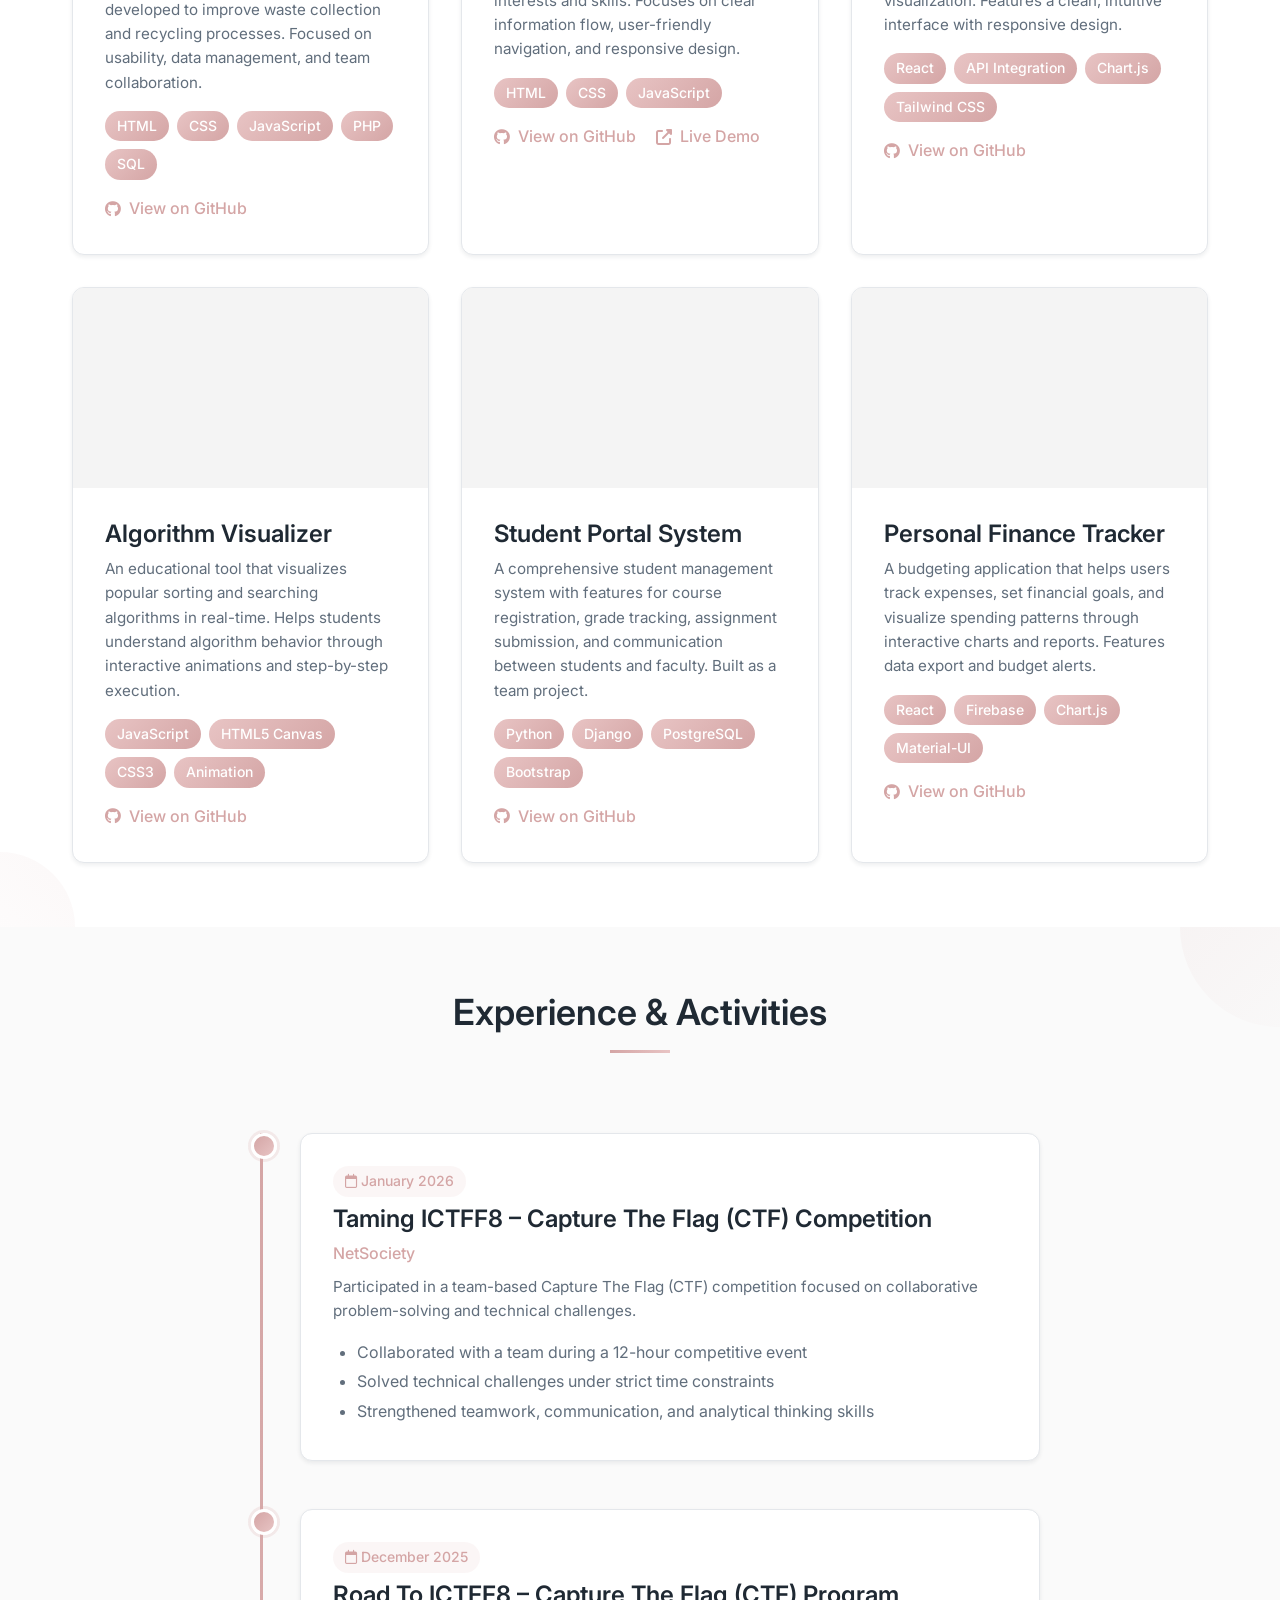
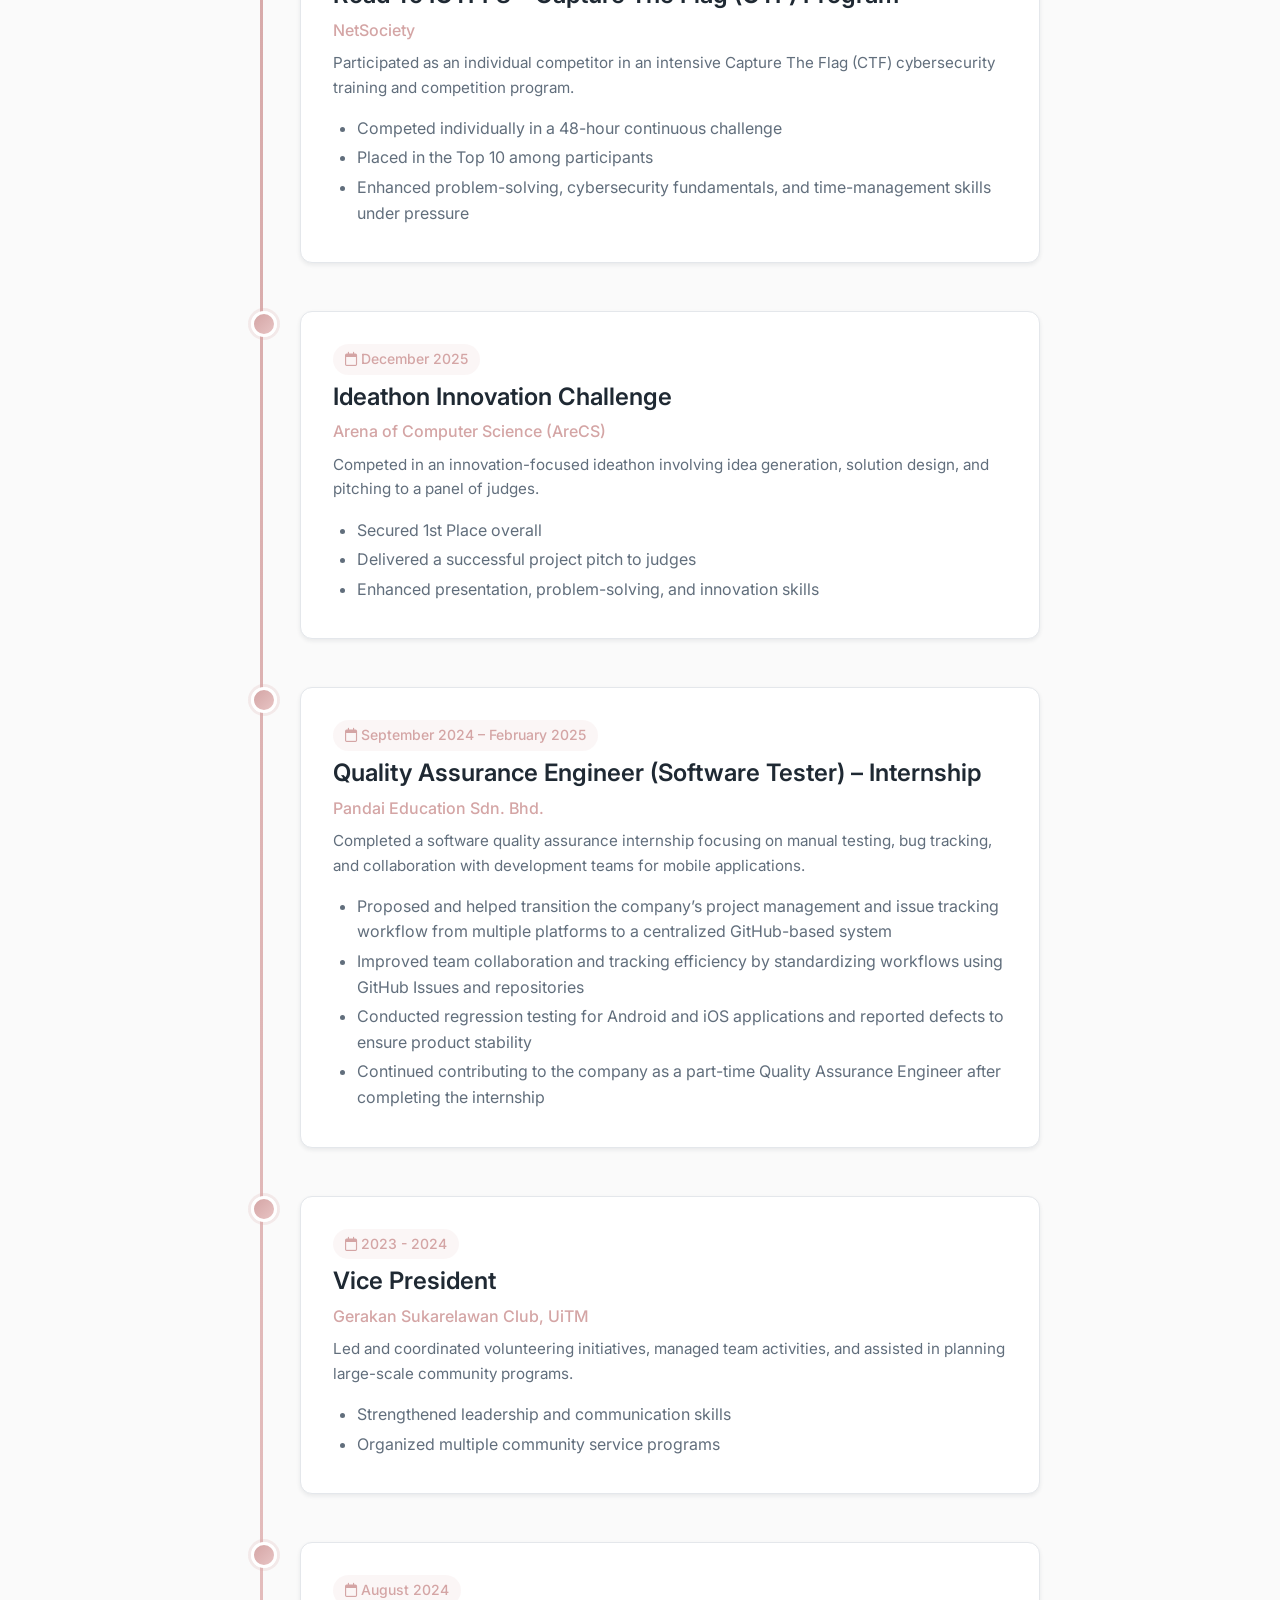
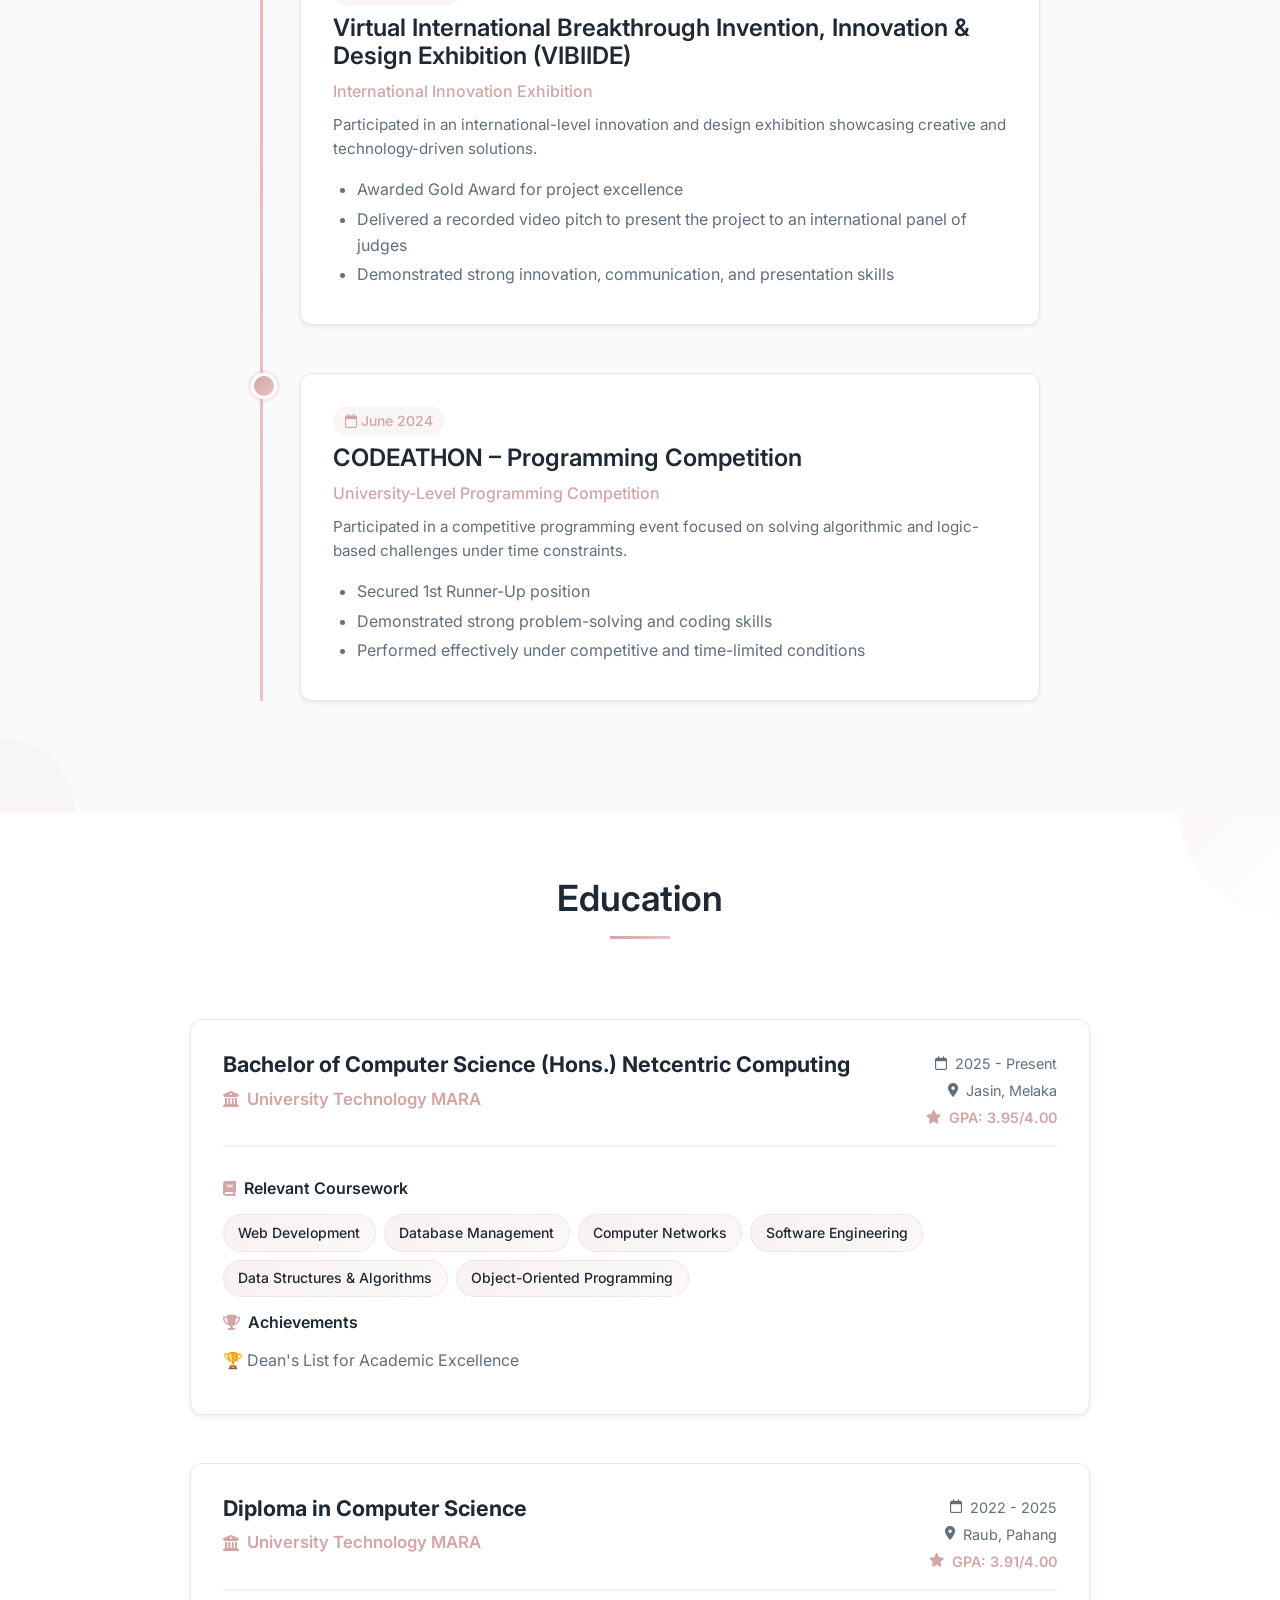
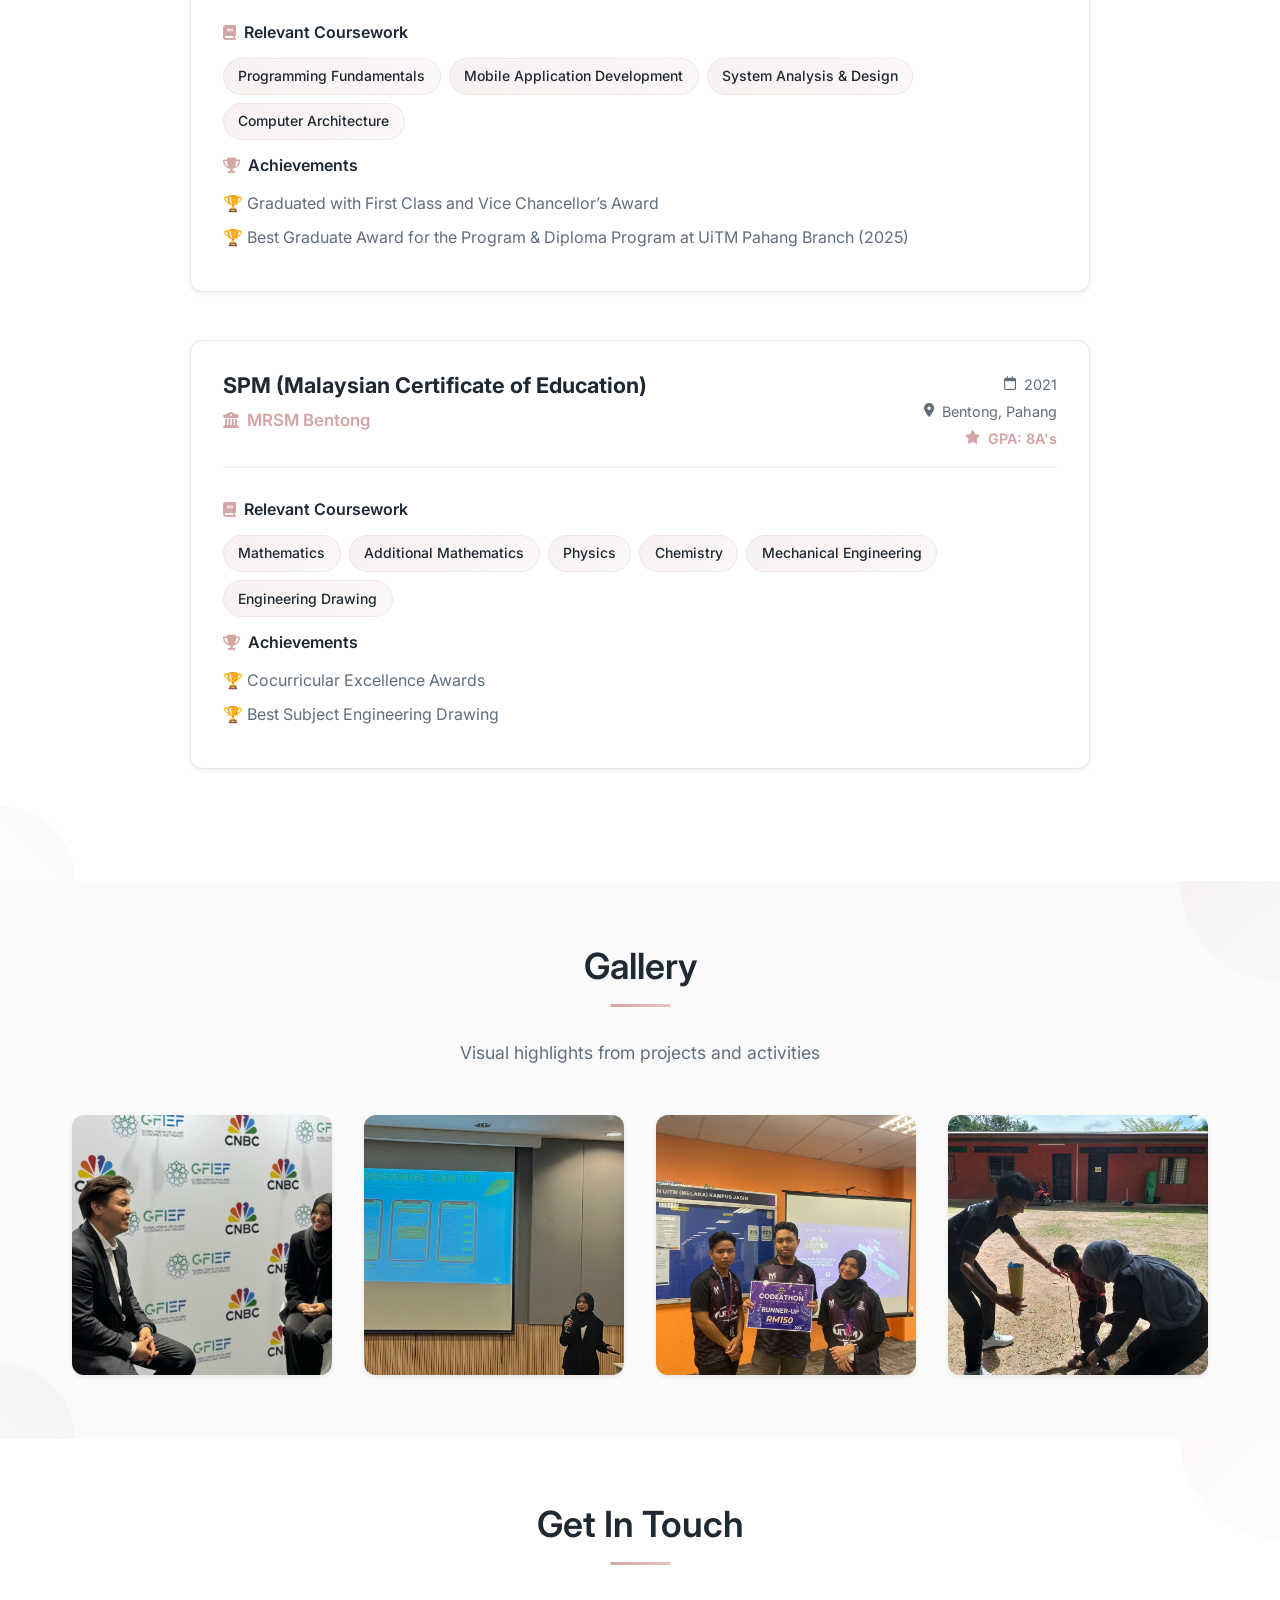
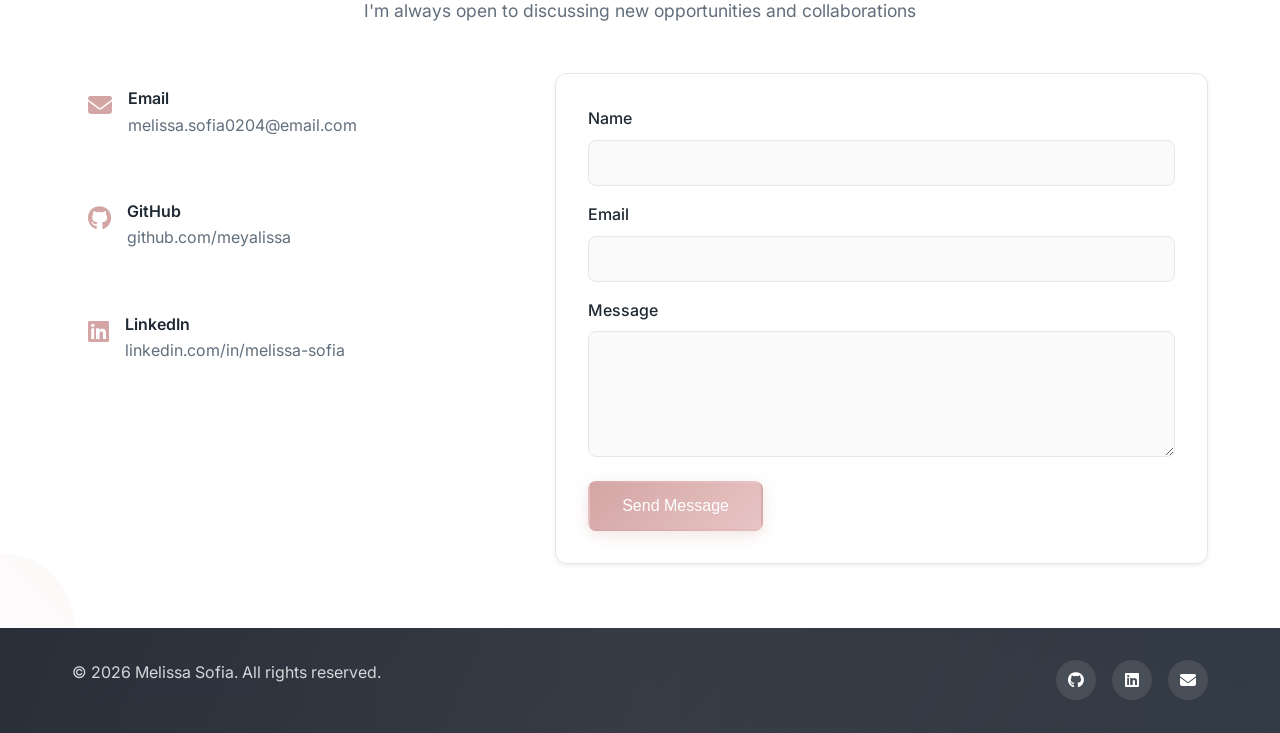
==== commit db21c508: "information update" ====
--- a/index.html
+++ b/index.html
@@ -189,7 +189,7 @@
                         <i class="fas fa-envelope"></i>
                         <div>
                             <h3>Email</h3>
-                            <a href="mailto:jane.doe@email.com" id="contactEmail">jane.doe@email.com</a>
+                            <a href="mailto:melissa.sofia0204@email.com" id="contactEmail">melissa.sofia0204@email.com</a>
                         </div>
                     </div>
                     
@@ -197,7 +197,7 @@
                         <i class="fab fa-github"></i>
                         <div>
                             <h3>GitHub</h3>
-                            <a href="https://github.com/janedoe" target="_blank" id="contactGithub">github.com/janedoe</a>
+                            <a href="https://github.com/meyalissa" target="_blank" id="contactGithub">github.com/janedoe</a>
                         </div>
                     </div>
                     
@@ -205,7 +205,7 @@
                         <i class="fab fa-linkedin"></i>
                         <div>
                             <h3>LinkedIn</h3>
-                            <a href="https://linkedin.com/in/janedoe" target="_blank" id="contactLinkedin">linkedin.com/in/janedoe</a>
+                            <a href="https://linkedin.com/in/melissa-sofia" target="_blank" id="contactLinkedin">linkedin.com/in/melissa-sofia</a>
                         </div>
                     </div>
                 </div>
@@ -240,7 +240,7 @@
     <!-- Footer -->
     <footer class="footer">
         <div class="container">
-            <p>&copy; <span id="currentYear"></span> <span id="footerName">Jane Doe</span>. All rights reserved.</p>
+            <p>&copy; <span id="currentYear"></span> <span id="footerName">Melissa Sofia</span>. All rights reserved.</p>
             <div class="social-links">
                 <a href="https://github.com/meyalissa" target="_blank" aria-label="GitHub"><i class="fab fa-github"></i></a>
                 <a href="https://linkedin.com/in/melissa-sofia" target="_blank" aria-label="LinkedIn"><i class="fab fa-linkedin"></i></a>
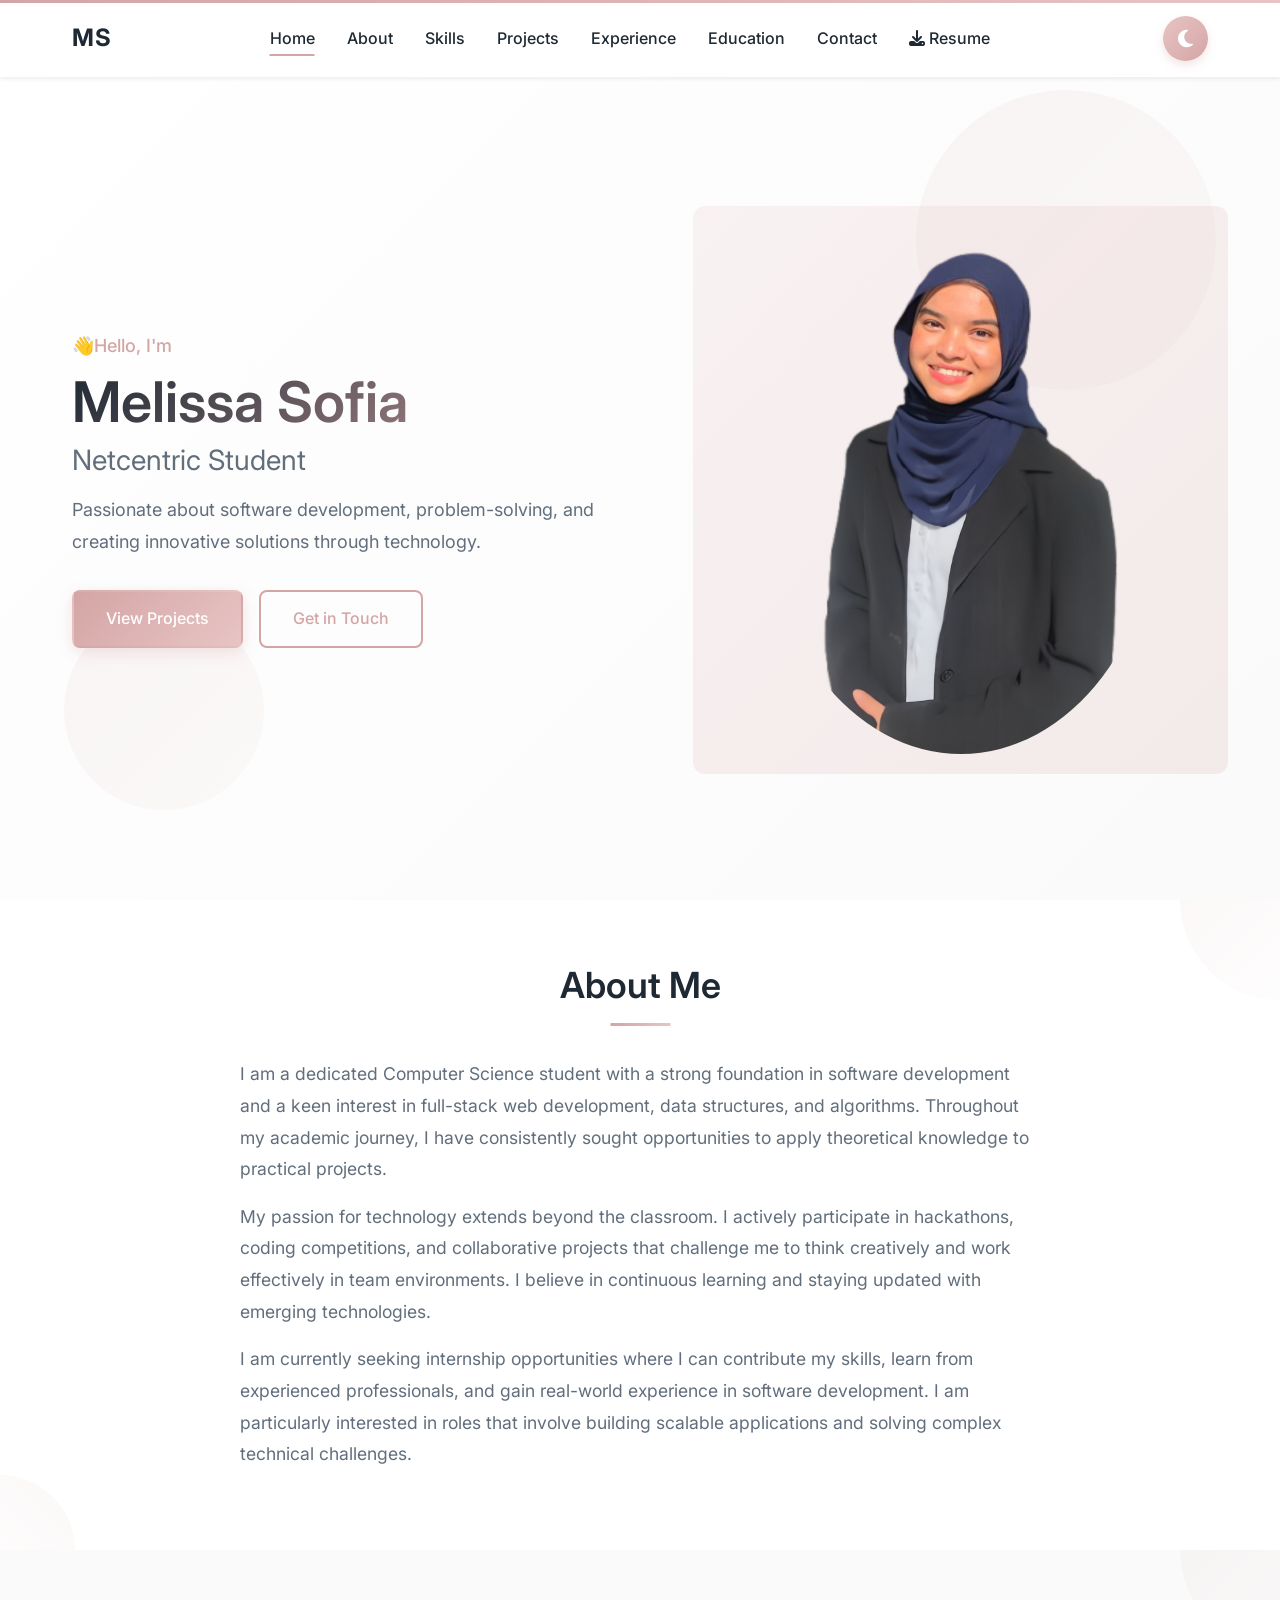
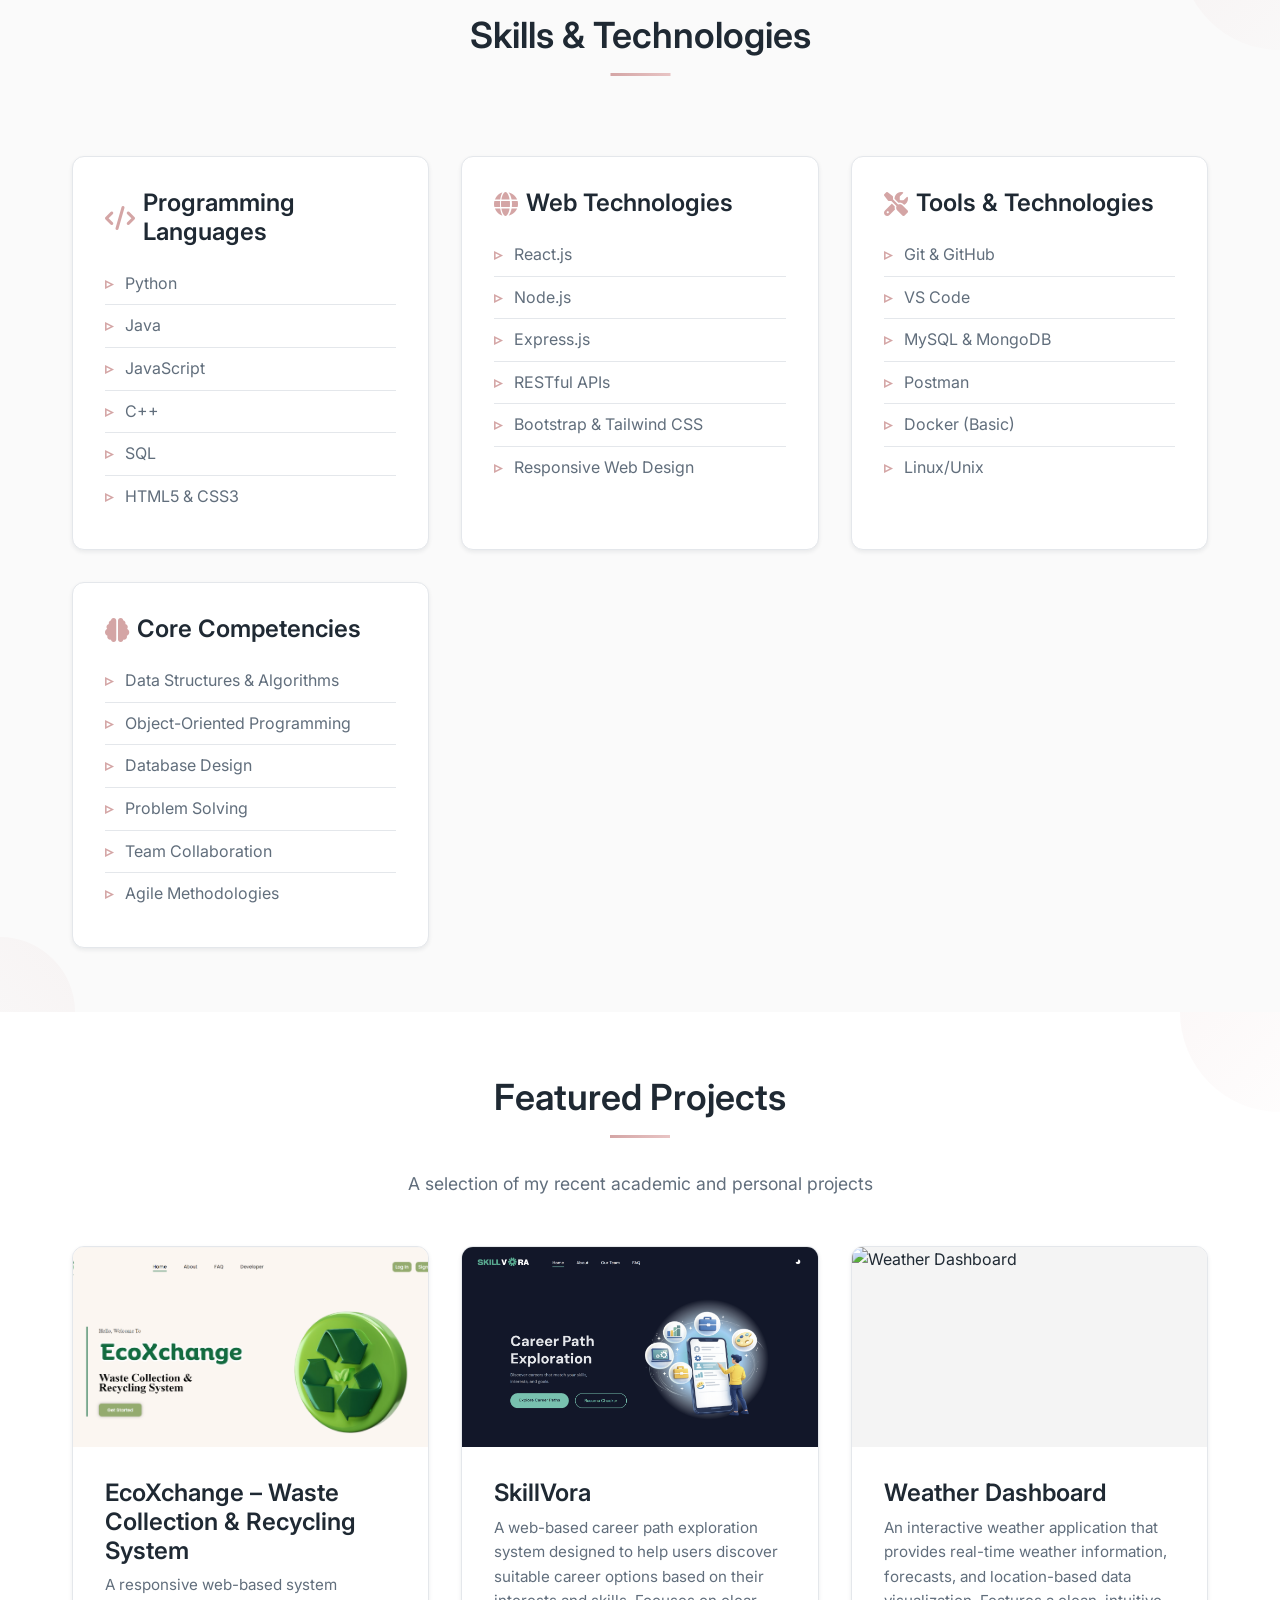
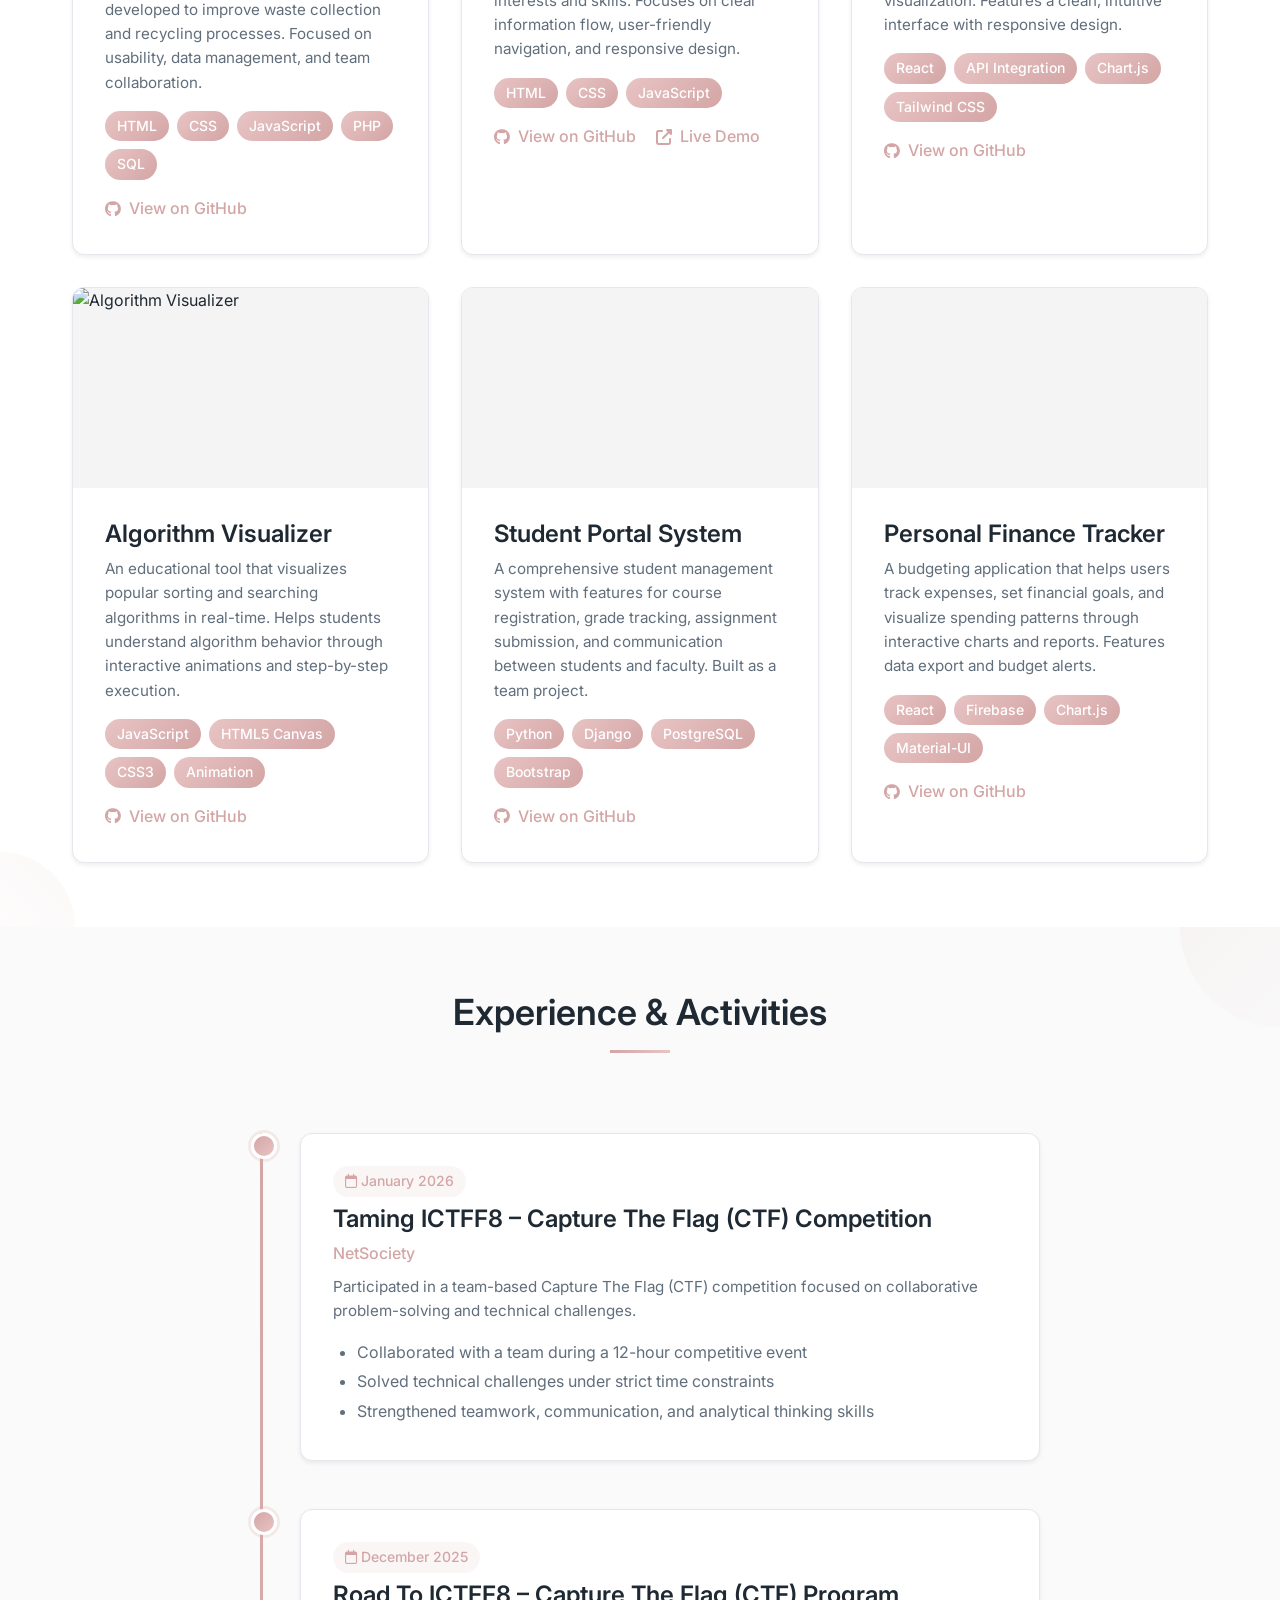
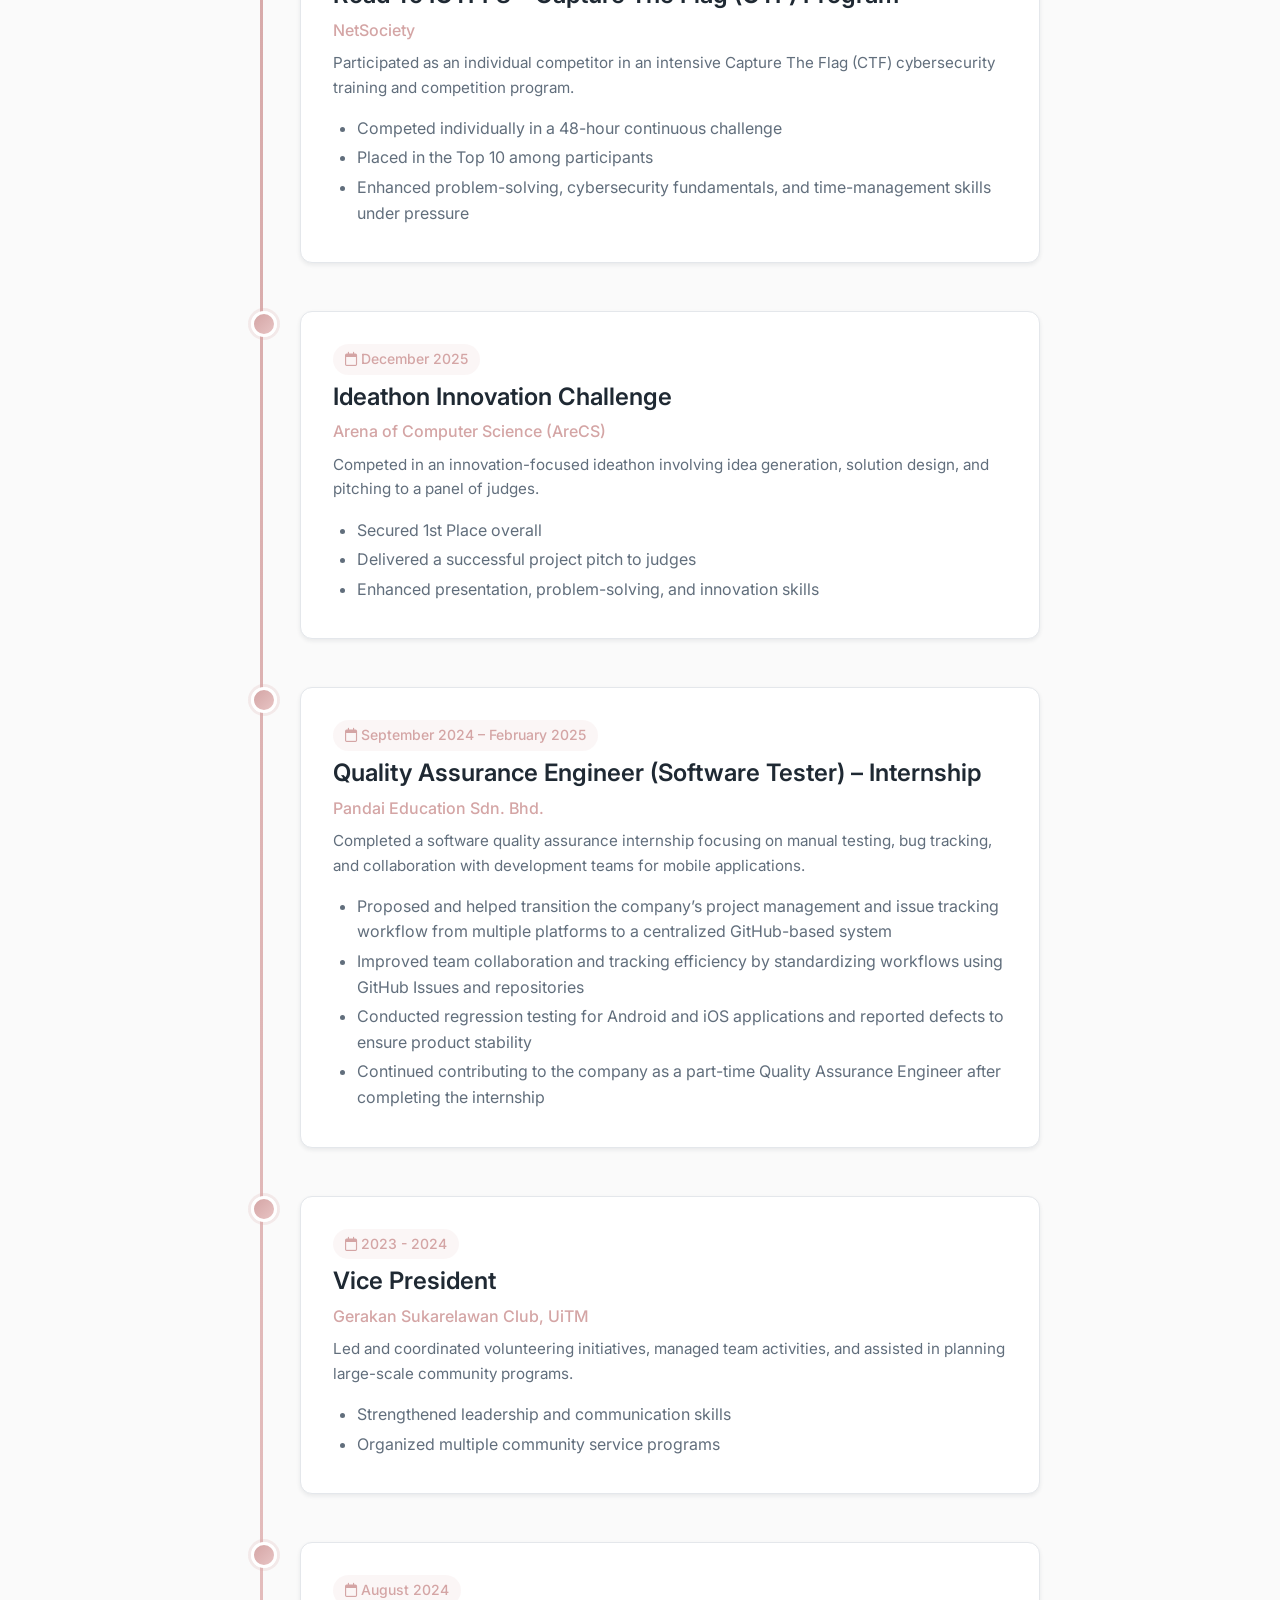
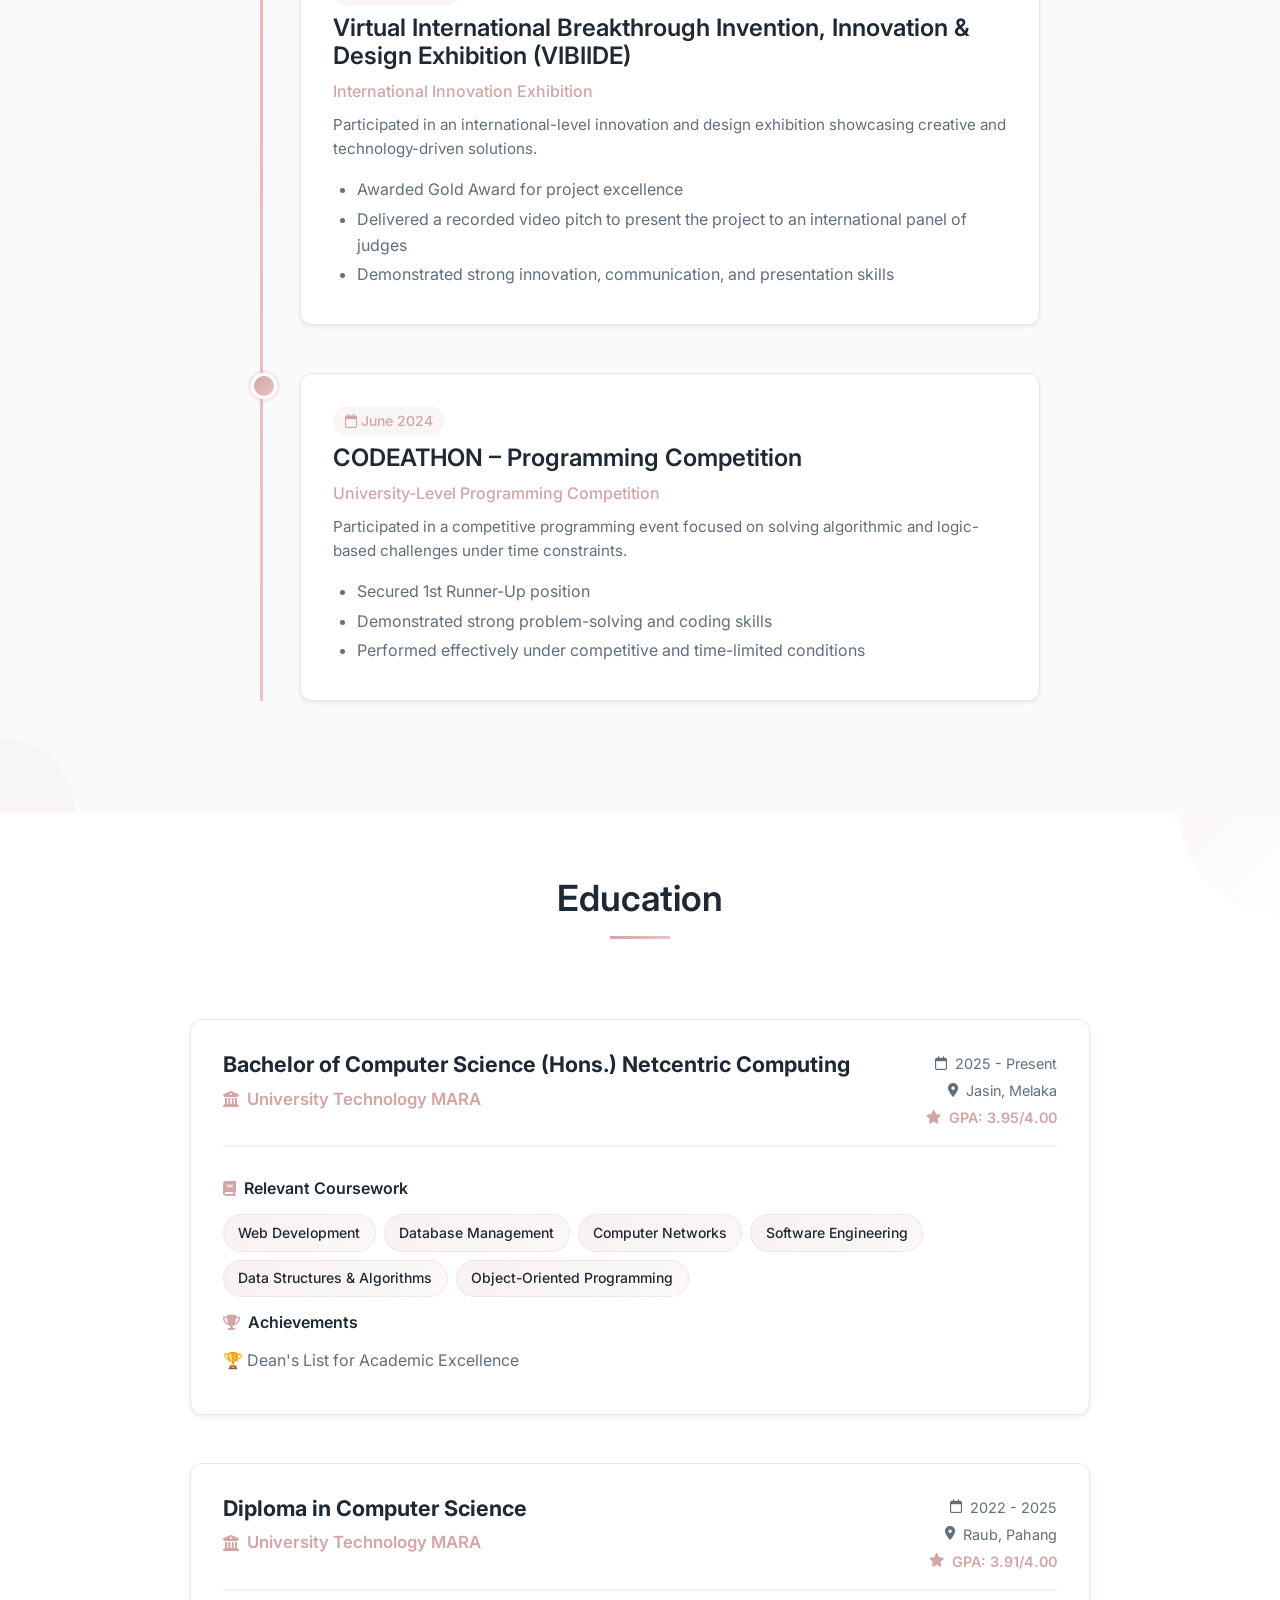
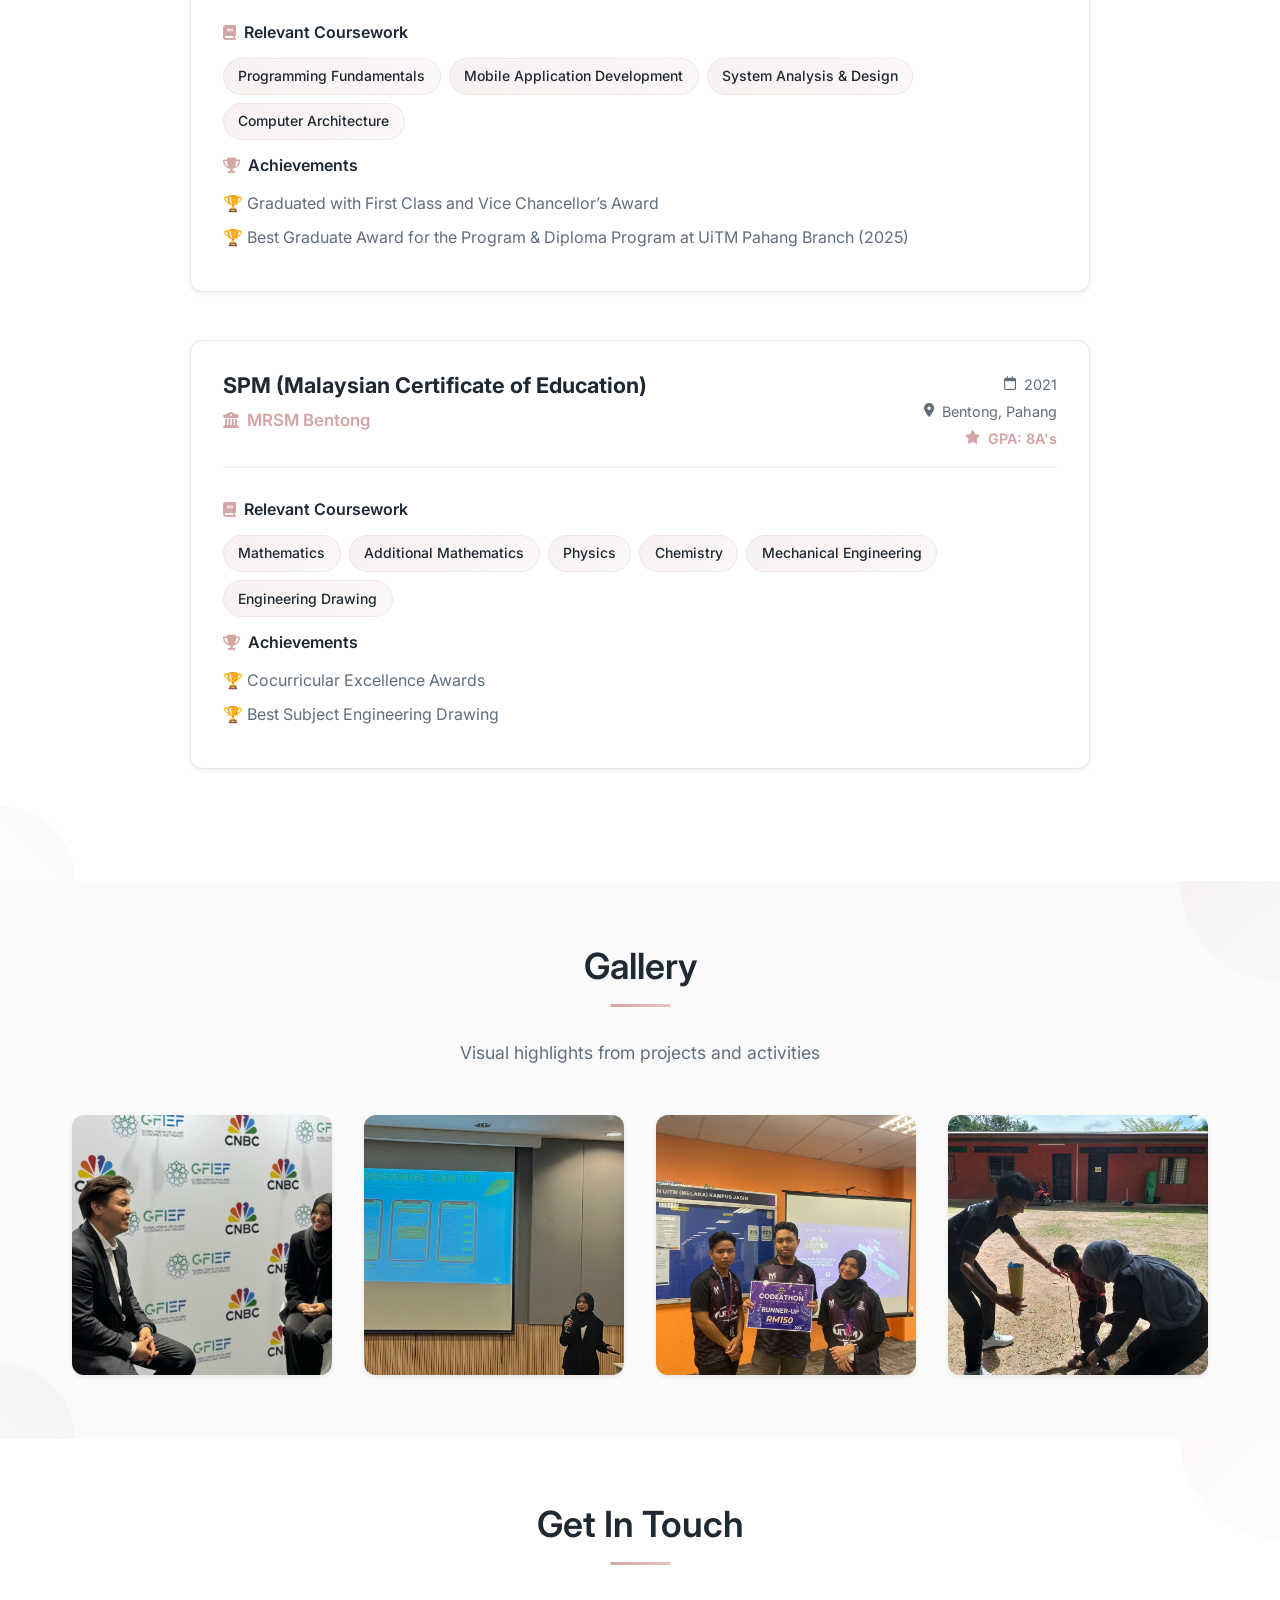
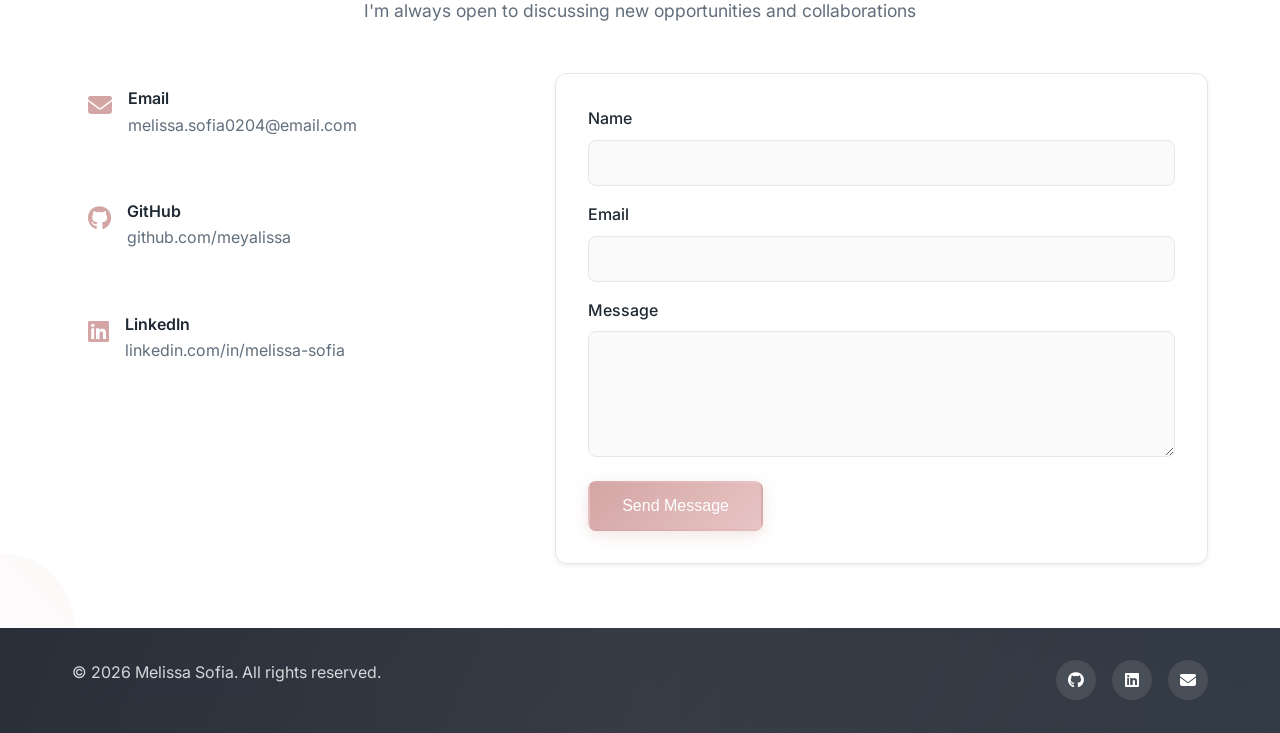
==== commit abd2b5b2: "github link" ====
--- a/index.html
+++ b/index.html
@@ -197,7 +197,7 @@
                         <i class="fab fa-github"></i>
                         <div>
                             <h3>GitHub</h3>
-                            <a href="https://github.com/meyalissa" target="_blank" id="contactGithub">github.com/janedoe</a>
+                            <a href="https://github.com/meyalissa" target="_blank" id="contactGithub">github.com/meyalissa</a>
                         </div>
                     </div>
                     
